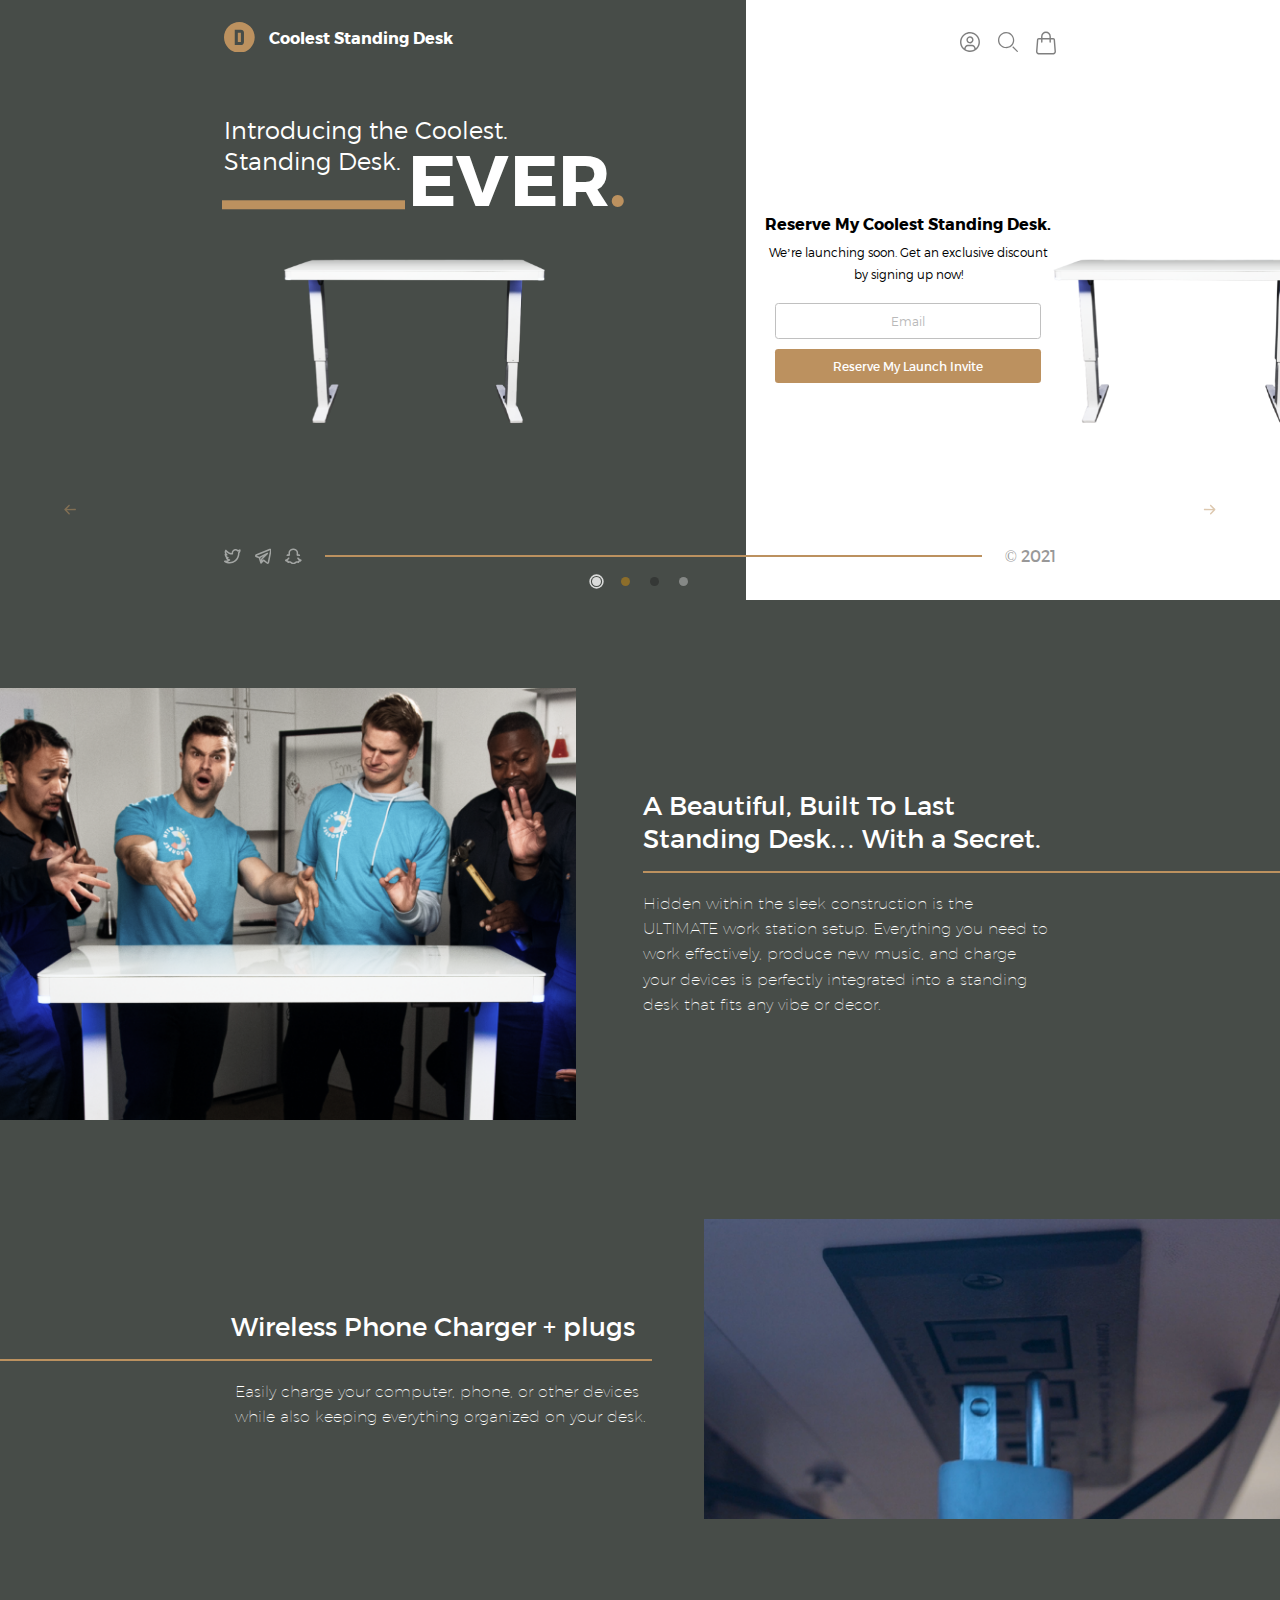
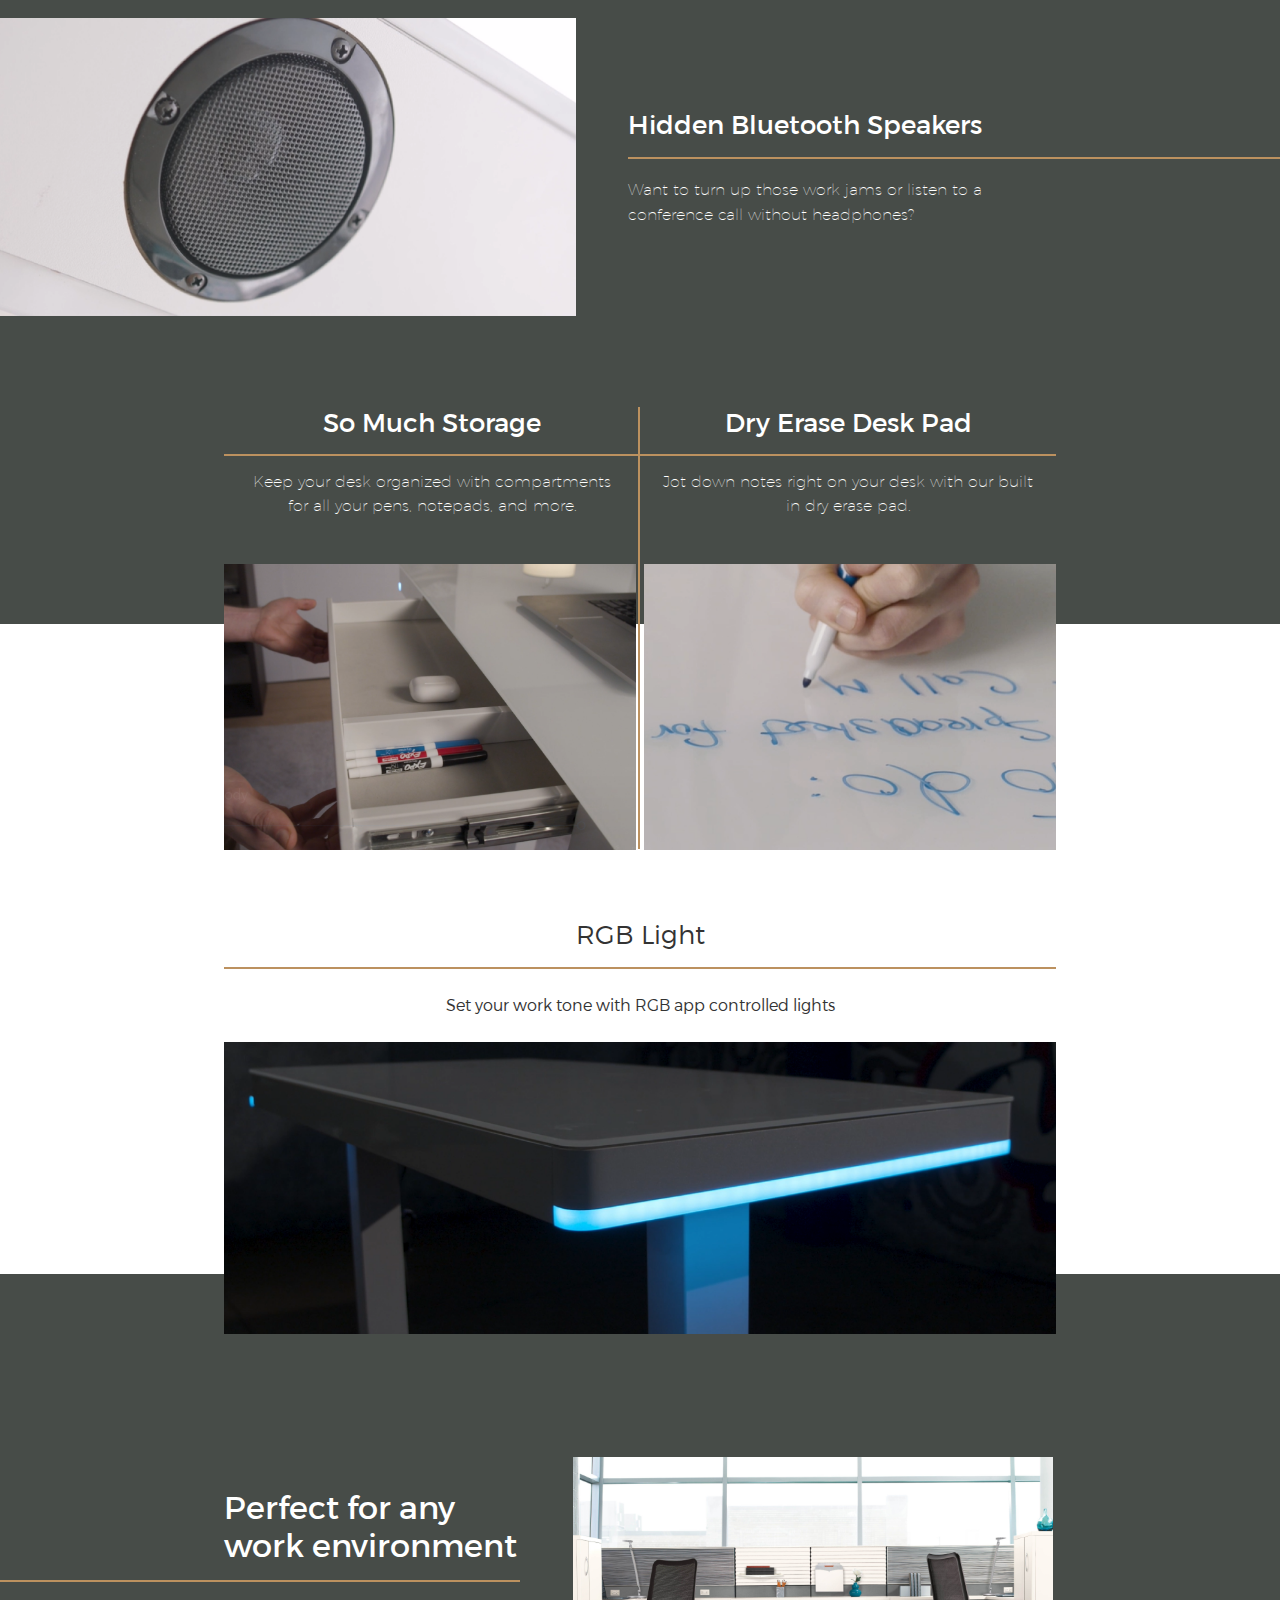
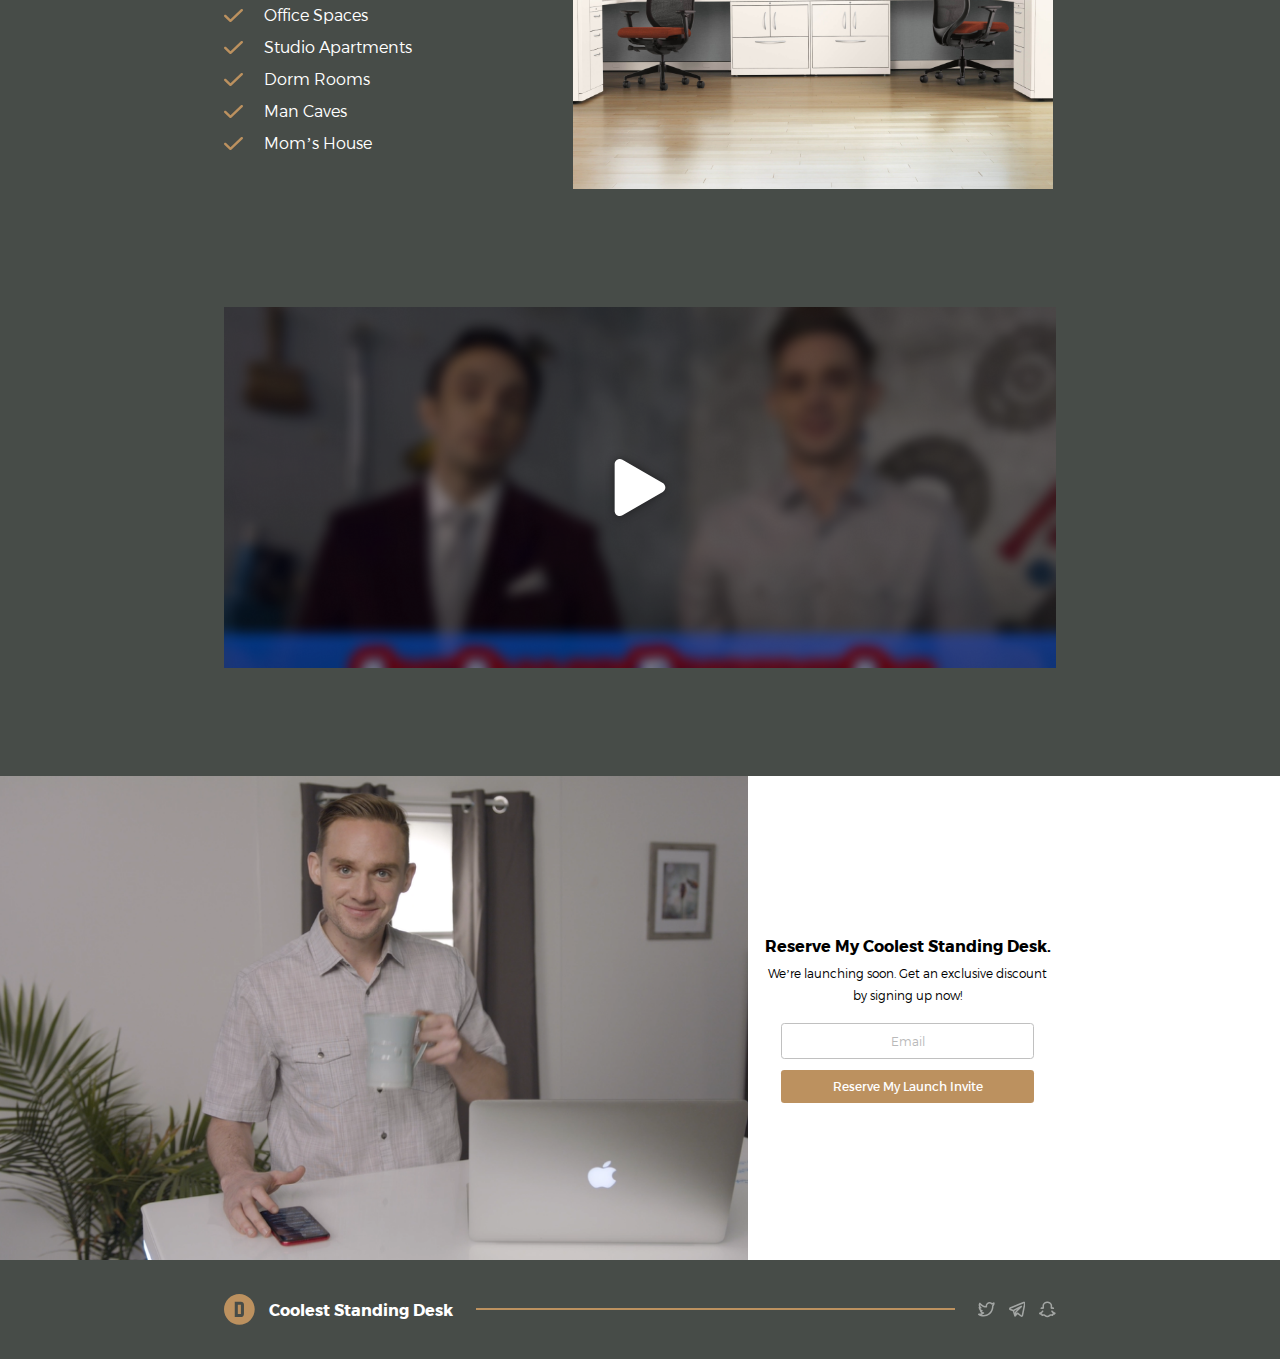
==== index.html @ 36be5bd8 "mobile adaptive" ====
<!DOCTYPE html>
<html lang="en">
  <head>
    <meta charset="UTF-8" />
    <meta name="viewport" content="width=device-width, initial-scale=1.0" />
    <link rel="stylesheet" href="./Montserrat/montserrat.css" />
    <link rel="shortcut icon" href="./prepare/D_Logo.svg" type="image/x-icon" />
    <link rel="stylesheet" href="./styles/styles.css" />
    <link
      rel="stylesheet"
      href="https://unpkg.com/swiper/swiper-bundle.min.css"
    />
    <link href="https://vjs.zencdn.net/7.10.2/video-js.css" rel="stylesheet" />
    <script defer src="https://unpkg.com/swiper/swiper-bundle.min.js"></script>
    <script src="https://vjs.zencdn.net/7.10.2/video.min.js"></script>
    <script defer src="./script.js"></script>
    <title>Coolest Standing Desk</title>
  </head>
  <body>
    <section class="Promo">
      <div class="container">
        <header>
          <div class="logo">
            <svg
              width="46"
              height="46"
              viewBox="0 0 46 46"
              fill="none"
              xmlns="http://www.w3.org/2000/svg"
            >
              <path
                d="M23 0C26.0204 0 29.0112 0.594913 31.8017 1.75077C34.5922 2.90663 37.1277 4.6008 39.2635 6.73654C41.3992 8.87229 43.0934 11.4078 44.2492 14.1983C45.4051 16.9888 46 19.9796 46 23C46 29.1 43.5768 34.9501 39.2635 39.2635C34.9501 43.5768 29.1 46 23 46C19.9796 46 16.9888 45.4051 14.1983 44.2492C11.4078 43.0934 8.87229 41.3992 6.73654 39.2635C2.42321 34.9501 0 29.1 0 23C0 16.9 2.42321 11.0499 6.73654 6.73654C11.0499 2.42321 16.9 0 23 0ZM16.1 11.5V34.5H25.3C26.52 34.5 27.69 34.0154 28.5527 33.1527C29.4154 32.29 29.9 31.12 29.9 29.9V16.1C29.9 14.88 29.4154 13.71 28.5527 12.8473C27.69 11.9846 26.52 11.5 25.3 11.5H16.1ZM20.7 16.1H25.3V29.9H20.7V16.1Z"
                fill="#BC915F"
              />
            </svg>
            <span>Coolest Standing Desk</span>
          </div>
          <div class="header_icons">
            <a href="#" class="icon">
              <svg
                width="30"
                height="30"
                viewBox="0 0 30 30"
                fill="none"
                xmlns="http://www.w3.org/2000/svg"
              >
                <g opacity="0.5">
                  <path
                    d="M15 6.42857C13.9405 6.42857 12.9047 6.74276 12.0237 7.33141C11.1428 7.92006 10.4561 8.75673 10.0506 9.73562C9.64518 10.7145 9.53909 11.7917 9.7458 12.8308C9.9525 13.87 10.4627 14.8246 11.2119 15.5738C11.9611 16.323 12.9157 16.8332 13.9549 17.0399C14.9941 17.2466 16.0712 17.1405 17.0501 16.7351C18.029 16.3296 18.8657 15.643 19.4543 14.762C20.043 13.881 20.3571 12.8453 20.3571 11.7857C20.3571 10.3649 19.7927 9.0023 18.7881 7.99764C17.7834 6.99298 16.4208 6.42857 15 6.42857ZM15 15C14.3643 15 13.7428 14.8115 13.2142 14.4583C12.6857 14.1051 12.2737 13.6031 12.0304 13.0158C11.7871 12.4284 11.7235 11.7821 11.8475 11.1586C11.9715 10.5351 12.2776 9.96239 12.7272 9.51287C13.1767 9.06334 13.7494 8.75721 14.3729 8.63319C14.9964 8.50916 15.6427 8.57282 16.2301 8.8161C16.8174 9.05938 17.3194 9.47136 17.6726 9.99995C18.0258 10.5285 18.2143 11.15 18.2143 11.7857C18.2134 12.6379 17.8745 13.455 17.2719 14.0576C16.6693 14.6602 15.8522 14.9991 15 15Z"
                    fill="black"
                  />
                  <path
                    d="M15 0C12.0333 0 9.13319 0.879735 6.66645 2.52796C4.19971 4.17618 2.27713 6.51886 1.14181 9.25975C0.00649925 12.0006 -0.290551 15.0166 0.288227 17.9263C0.867006 20.8361 2.29562 23.5088 4.3934 25.6066C6.49119 27.7044 9.16394 29.133 12.0736 29.7118C14.9834 30.2905 17.9994 29.9935 20.7403 28.8582C23.4811 27.7229 25.8238 25.8003 27.472 23.3335C29.1203 20.8668 30 17.9667 30 15C29.9955 11.0231 28.4137 7.21047 25.6016 4.39841C22.7895 1.58635 18.9769 0.0045372 15 0ZM8.57143 26.1182V24.6429C8.57228 23.7906 8.9112 22.9736 9.51382 22.3709C10.1164 21.7683 10.9335 21.4294 11.7857 21.4286H18.2143C19.0665 21.4294 19.8836 21.7683 20.4862 22.3709C21.0888 22.9736 21.4277 23.7906 21.4286 24.6429V26.1182C19.4777 27.2574 17.2591 27.8577 15 27.8577C12.7409 27.8577 10.5223 27.2574 8.57143 26.1182ZM23.5629 24.5636C23.5415 23.1582 22.9689 21.8175 21.9685 20.8303C20.968 19.843 19.6198 19.2884 18.2143 19.2857H11.7857C10.3802 19.2884 9.03197 19.843 8.03153 20.8303C7.03108 21.8175 6.4585 23.1582 6.43715 24.5636C4.49418 22.8287 3.124 20.5445 2.50804 18.0136C1.89208 15.4826 2.0594 12.8243 2.98783 10.3906C3.91627 7.95683 5.56203 5.8625 7.70719 4.38489C9.85235 2.90728 12.3957 2.1161 15.0005 2.1161C17.6054 2.1161 20.1487 2.90728 22.2939 4.38489C24.4391 5.8625 26.0848 7.95683 27.0132 10.3906C27.9417 12.8243 28.109 15.4826 27.493 18.0136C26.8771 20.5445 25.5058 22.8287 23.5629 24.5636Z"
                    fill="black"
                  />
                </g>
              </svg>
            </a>
            <a href="#" class="icon">
              <svg
                width="30"
                height="30"
                viewBox="0 0 30 30"
                fill="none"
                xmlns="http://www.w3.org/2000/svg"
              >
                <g opacity="0.5">
                  <path
                    d="M12.2025 1.92214C14.2358 1.92029 16.2239 2.52086 17.9154 3.64789C19.6069 4.77492 20.9258 6.37777 21.7051 8.25366C22.4845 10.1296 22.6894 12.1942 22.2939 14.1864C21.8983 16.1787 20.9202 18.009 19.4831 19.4458C18.046 20.8826 16.2146 21.8614 14.2206 22.2583C12.2265 22.6552 10.1594 22.4524 8.28077 21.6756C6.40211 20.8988 4.7963 19.5828 3.6665 17.8942C2.53669 16.2056 1.93364 14.2202 1.93364 12.1892C1.94596 9.47161 3.03152 6.86871 4.95439 4.9462C6.87725 3.02369 9.482 1.93694 12.2025 1.92214ZM12.2025 0C9.78911 0 7.42987 0.714884 5.42318 2.05425C3.41648 3.39361 1.85245 5.29731 0.928868 7.52459C0.00528734 9.75187 -0.236364 12.2027 0.234474 14.5672C0.705311 16.9317 1.86749 19.1036 3.57405 20.8083C5.2806 22.5129 7.45489 23.6738 9.82195 24.1442C12.189 24.6145 14.6425 24.3731 16.8722 23.4505C19.102 22.528 21.0077 20.9656 22.3486 18.9611C23.6894 16.9566 24.4051 14.6 24.4051 12.1892C24.4051 8.95642 23.1195 5.85605 20.831 3.57013C18.5426 1.28421 15.4389 0 12.2025 0Z"
                    fill="black"
                  />
                  <path
                    d="M29.7273 28.4008L22.8094 21.4436L21.4765 22.7657L28.3944 29.7229C28.4813 29.8103 28.5846 29.8798 28.6983 29.9273C28.8121 29.9749 28.9342 29.9996 29.0575 30C29.1808 30.0004 29.303 29.9766 29.4172 29.9299C29.5313 29.8831 29.635 29.8144 29.7226 29.7276C29.8101 29.6408 29.8796 29.5376 29.9272 29.4239C29.9748 29.3103 29.9996 29.1884 30 29.0652C30.0004 28.942 29.9766 28.8199 29.9298 28.7059C29.883 28.5919 29.8142 28.4882 29.7273 28.4008Z"
                    fill="black"
                  />
                </g>
              </svg>
            </a>
            <a href="#" class="icon">
              <svg
                width="28"
                height="32"
                viewBox="0 0 28 32"
                fill="none"
                xmlns="http://www.w3.org/2000/svg"
              >
                <path
                  opacity="0.5"
                  d="M19.8874 14.5V7C19.8874 5.4087 19.2671 3.88258 18.163 2.75736C17.0589 1.63214 15.5614 1 14 1C12.4386 1 10.9411 1.63214 9.83697 2.75736C8.73287 3.88258 8.11259 5.4087 8.11259 7V14.5M2.30025 11.38C2.32985 11.0041 2.4973 10.6534 2.76924 10.3976C3.04118 10.1419 3.39766 9.99992 3.76769 10H24.2323C24.6023 9.99992 24.9588 10.1419 25.2308 10.3976C25.5027 10.6534 25.6701 11.0041 25.6997 11.38L26.9906 27.76C27.0231 28.1728 26.9714 28.588 26.8387 28.9794C26.7061 29.3708 26.4953 29.73 26.2198 30.0344C25.9442 30.3387 25.6098 30.5816 25.2376 30.7478C24.8654 30.914 24.4635 30.9999 24.0572 31H3.94284C3.53649 30.9999 3.13457 30.914 2.76238 30.7478C2.39019 30.5816 2.05579 30.3387 1.78024 30.0344C1.50469 29.73 1.29395 29.3708 1.16129 28.9794C1.02863 28.588 0.976928 28.1728 1.00944 27.76L2.30025 11.38Z"
                  stroke="black"
                  stroke-width="2"
                  stroke-linecap="round"
                  stroke-linejoin="round"
                />
              </svg>
            </a>
          </div>
          <div class="burger">
            <span></span>
          </div>
        </header>
        <div class="body">
          <h1>
            Introducing the Coolest.<br />Standing Desk.
            <span>ever<span>.</span></span>
          </h1>
          <div class="swiper-container">
            <div class="swiper-wrapper">
              <div class="swiper-slide">
                <img src="./prepare/TableSlide.png" alt="" />
              </div>
              <div class="swiper-slide">
                <img src="./prepare/TableSlide.png" alt="" />
              </div>
              <div class="swiper-slide">
                <img src="./prepare/TableSlide.png" alt="" />
              </div>
              <div class="swiper-slide">
                <img src="./prepare/TableSlide.png" alt="" />
              </div>
            </div>
            <div class="swiper-pagination"></div>
            <span class="swiper-prev">
              <svg
                width="20"
                height="20"
                viewBox="0 0 20 20"
                fill="none"
                xmlns="http://www.w3.org/2000/svg"
              >
                <path
                  opacity="0.5"
                  fill-rule="evenodd"
                  clip-rule="evenodd"
                  d="M17.5646 9.18111C17.867 9.18132 18.1569 9.30165 18.3705 9.5156C18.5842 9.72956 18.7041 10.0196 18.7039 10.322C18.7037 10.6244 18.5834 10.9143 18.3694 11.1279C18.1554 11.3416 17.8654 11.4615 17.563 11.4613L4.36215 11.4613L8.82259 15.9217C9.03628 16.1354 9.15633 16.4252 9.15633 16.7274C9.15633 17.0296 9.03628 17.3195 8.82259 17.5332C8.6089 17.7469 8.31908 17.8669 8.01688 17.8669C7.71467 17.8669 7.42485 17.7469 7.21116 17.5332L0.805718 11.1277C0.592029 10.914 0.47198 10.6242 0.47198 10.322C0.471979 10.0198 0.592029 9.72998 0.805718 9.51629L7.21116 3.11085C7.42485 2.89716 7.71467 2.77711 8.01688 2.77711C8.31908 2.77711 8.6089 2.89716 8.82259 3.11085C9.03628 3.32454 9.15633 3.61436 9.15633 3.91656C9.15633 4.21876 9.03628 4.50859 8.82259 4.72228L4.36215 9.18272L17.5646 9.18111Z"
                  fill="#BC915F"
                />
              </svg>
            </span>
            <span class="swiper-next">
              <svg
                width="20"
                height="20"
                viewBox="0 0 20 20"
                fill="none"
                xmlns="http://www.w3.org/2000/svg"
              >
                <path
                  opacity="0.5"
                  fill-rule="evenodd"
                  clip-rule="evenodd"
                  d="M17.5646 9.18111C17.867 9.18132 18.1569 9.30165 18.3705 9.5156C18.5842 9.72956 18.7041 10.0196 18.7039 10.322C18.7037 10.6244 18.5834 10.9143 18.3694 11.1279C18.1554 11.3416 17.8654 11.4615 17.563 11.4613L4.36215 11.4613L8.82259 15.9217C9.03628 16.1354 9.15633 16.4252 9.15633 16.7274C9.15633 17.0296 9.03628 17.3195 8.82259 17.5332C8.6089 17.7469 8.31908 17.8669 8.01688 17.8669C7.71467 17.8669 7.42485 17.7469 7.21116 17.5332L0.805718 11.1277C0.592029 10.914 0.47198 10.6242 0.47198 10.322C0.471979 10.0198 0.592029 9.72998 0.805718 9.51629L7.21116 3.11085C7.42485 2.89716 7.71467 2.77711 8.01688 2.77711C8.31908 2.77711 8.6089 2.89716 8.82259 3.11085C9.03628 3.32454 9.15633 3.61436 9.15633 3.91656C9.15633 4.21876 9.03628 4.50859 8.82259 4.72228L4.36215 9.18272L17.5646 9.18111Z"
                  fill="#BC915F"
                />
              </svg>
            </span>
          </div>
          <div class="ReserveDesk">
            <p>Reserve My Coolest Standing Desk.</p>
            <p>
              We’re launching soon. Get an exclusive discount by signing up now!
            </p>
            <form>
              <input required type="text" placeholder="Email" />
              <button type="submit">Reserve My Launch Invite</button>
            </form>
          </div>
        </div>
        <div class="bottomLine">
          <div class="social-icons">
            <a href="#" class="s__icon">
              <svg
                width="24"
                height="21"
                viewBox="0 0 24 21"
                fill="none"
                xmlns="http://www.w3.org/2000/svg"
              >
                <path
                  opacity="0.5"
                  d="M23.9926 1.46736C23.9926 1.26936 23.9416 1.07489 23.8449 0.903715C23.7481 0.732539 23.609 0.590755 23.4418 0.492763C23.2745 0.394771 23.085 0.344065 22.8925 0.345794C22.7 0.347523 22.5114 0.401626 22.3458 0.502608C21.7072 0.893906 21.0196 1.19358 20.302 1.39332C19.2779 0.489454 17.9718 -0.005109 16.6223 3.98005e-05C15.1421 0.00186445 13.7205 0.595305 12.6576 1.65506C11.5948 2.71482 10.9739 4.15794 10.9261 5.67973C8.00744 5.20109 5.36216 3.63416 3.49474 1.27777C3.38222 1.13752 3.23859 1.02711 3.07594 0.955859C2.91329 0.884603 2.73638 0.85458 2.5601 0.868316C2.38385 0.88332 2.21381 0.942228 2.06465 1.03995C1.91549 1.13767 1.7917 1.27128 1.70397 1.42922C1.25412 2.2368 0.995779 3.14213 0.949921 4.07169C0.904064 5.00125 1.07198 5.92883 1.44005 6.7791L1.43787 6.78022C1.27208 6.88501 1.13526 7.03187 1.04053 7.2067C0.945804 7.38153 0.896354 7.57848 0.896926 7.77863C0.895176 7.9433 0.905017 8.10789 0.926372 8.2711C1.03775 9.68239 1.64577 11.0034 2.63644 11.9865C2.56921 12.1183 2.52822 12.2626 2.51586 12.411C2.5035 12.5593 2.52003 12.7086 2.56446 12.8503C2.99631 14.2348 3.91491 15.4037 5.14046 16.1282C3.89518 16.6234 2.55061 16.796 1.2252 16.6308C0.98 16.5994 0.731714 16.6546 0.521004 16.7874C0.310295 16.9201 0.149651 17.1225 0.0653842 17.3614C-0.0188831 17.6003 -0.0217793 17.8616 0.05717 18.1025C0.136119 18.3433 0.292234 18.5494 0.499947 18.687C2.77954 20.197 5.43371 20.9997 8.14508 20.9991C11.2198 21.0347 14.2197 20.0241 16.6782 18.1246C19.1368 16.225 20.9161 13.543 21.7394 10.4956C22.1244 9.16828 22.3209 7.79069 22.3229 6.40554L22.3218 6.18118C22.8913 5.54938 23.3324 4.807 23.6193 3.99756C23.9062 3.18812 24.0331 2.32791 23.9926 1.46736ZM20.3871 5.07059C20.2068 5.28959 20.1154 5.57161 20.1319 5.8581C20.1428 6.0432 20.1417 6.22942 20.1417 6.40554C20.1394 7.57578 19.9726 8.73954 19.6466 9.8607C18.9744 12.4539 17.4756 14.74 15.3903 16.3529C13.3049 17.9659 10.7536 18.8123 8.14508 18.7566C7.20839 18.7567 6.27495 18.6434 5.36404 18.4189C6.52587 18.0335 7.61216 17.4395 8.57259 16.6644C8.74969 16.5212 8.87933 16.3251 8.94369 16.103C9.00804 15.881 9.00396 15.6438 8.93201 15.4242C8.86005 15.2047 8.72375 15.0134 8.54183 14.8767C8.35991 14.74 8.1413 14.6646 7.91605 14.6609C7.00946 14.6463 6.14378 14.2703 5.50145 13.612C5.66432 13.5806 5.82609 13.5413 5.98677 13.4942C6.22237 13.4253 6.42856 13.2769 6.57214 13.0728C6.71571 12.8686 6.78831 12.6207 6.77824 12.369C6.76816 12.1173 6.676 11.8764 6.51659 11.6851C6.35719 11.4938 6.13983 11.3633 5.89952 11.3146C5.3733 11.2076 4.87814 10.9773 4.45254 10.6415C4.02695 10.3057 3.68239 9.87342 3.44567 9.37832C3.6428 9.40603 3.84119 9.42326 4.04005 9.42992C4.27636 9.43392 4.50777 9.3604 4.70073 9.22001C4.89368 9.07963 5.03816 8.87968 5.1132 8.64915C5.18523 8.41667 5.18162 8.16637 5.10289 7.9362C5.02417 7.70603 4.87464 7.50854 4.67696 7.37366C4.19702 7.04504 3.80383 6.5991 3.5326 6.07578C3.26137 5.55246 3.12059 4.96811 3.12285 4.37508C3.12285 4.30104 3.12503 4.22588 3.12939 4.15296C5.57394 6.49824 8.74481 7.88074 12.0832 8.05684C12.2518 8.06342 12.4196 8.03048 12.574 7.96051C12.7284 7.89055 12.8652 7.78539 12.9743 7.65299C13.0823 7.51977 13.1588 7.36261 13.1977 7.19385C13.2367 7.02509 13.2371 6.84933 13.1989 6.68038C13.1365 6.41251 13.1047 6.13805 13.1041 5.86259C13.1052 4.90315 13.4763 3.98335 14.1358 3.30492C14.7954 2.6265 15.6896 2.24484 16.6223 2.24365C17.1024 2.24219 17.5775 2.34312 18.0177 2.54007C18.4578 2.73701 18.8536 3.02569 19.1798 3.38789C19.3056 3.52713 19.4639 3.63094 19.6397 3.68946C19.8156 3.74797 20.003 3.75924 20.1842 3.72219C20.6323 3.63261 21.0739 3.51192 21.5061 3.36096C21.2114 3.98112 20.8348 4.55644 20.3871 5.07059Z"
                  fill="white"
                />
              </svg>
            </a>
            <a href="#" class="s__icon">
              <svg
                width="23"
                height="21"
                viewBox="0 0 23 21"
                fill="none"
                xmlns="http://www.w3.org/2000/svg"
              >
                <path
                  opacity="0.5"
                  d="M22.2323 0.49492C21.9346 0.247392 21.5754 0.0851811 21.1928 0.025553C20.8102 -0.034075 20.4186 0.0111121 20.0597 0.156304L1.32301 7.71768C0.922427 7.88249 0.58144 8.16516 0.345292 8.52818C0.109143 8.89121 -0.0110031 9.31742 0.000792302 9.75028C0.0125877 10.1831 0.155768 10.6022 0.411336 10.9518C0.666904 11.3015 1.02278 11.5651 1.43175 11.7079L5.22174 13.0258L7.33369 20.0092C7.36263 20.1024 7.40451 20.1911 7.4581 20.2726C7.46647 20.2851 7.47797 20.2935 7.48633 20.3071C7.54795 20.3928 7.62234 20.4686 7.70694 20.5318C7.73055 20.5503 7.75497 20.5677 7.78012 20.584C7.87915 20.6497 7.98881 20.6978 8.10423 20.7262L8.11782 20.7272L8.1241 20.7304C8.19397 20.7444 8.26507 20.7514 8.33634 20.7513L8.35516 20.7481C8.46223 20.7463 8.56839 20.728 8.66986 20.6938C8.6939 20.6854 8.71377 20.6729 8.73677 20.6624C8.81267 20.6313 8.88462 20.5913 8.9511 20.5433C9.00406 20.4983 9.05703 20.4534 9.11002 20.4085L11.935 17.2909L16.1484 20.5537C16.5193 20.8425 16.9758 20.9995 17.4459 21C17.9386 20.9994 18.4161 20.8295 18.7984 20.5188C19.1806 20.208 19.4443 19.7754 19.5453 19.2933L22.9568 2.55379C23.034 2.17719 23.0073 1.78671 22.8797 1.42408C22.7521 1.06145 22.5283 0.740287 22.2323 0.49492ZM8.75036 13.3581C8.60557 13.5026 8.50664 13.6866 8.46598 13.887L8.14187 15.4588L7.32219 12.7488L11.5722 10.5363L8.75036 13.3581ZM17.4302 18.9014L12.4504 15.045C12.2421 14.8842 11.9808 14.8079 11.7186 14.8311C11.4565 14.8544 11.2127 14.9755 11.0359 15.1704L10.1304 16.1684L10.4504 14.6144L17.8558 7.21185C18.0315 7.03514 18.1382 6.80149 18.1568 6.55303C18.1754 6.30457 18.1046 6.05765 17.9571 5.85679C17.8097 5.65592 17.5953 5.51432 17.3526 5.45751C17.1099 5.40071 16.8549 5.43244 16.6336 5.54699L6.00588 11.0777L2.11133 9.65323L20.9087 2.13783L17.4302 18.9014Z"
                  fill="white"
                />
              </svg>
            </a>
            <a href="#" class="s__icon">
              <svg
                width="22"
                height="21"
                viewBox="0 0 22 21"
                fill="none"
                xmlns="http://www.w3.org/2000/svg"
              >
                <path
                  opacity="0.5"
                  d="M20.9601 14.6122C20.3428 14.4685 19.7608 14.202 19.2487 13.8287C18.7366 13.4554 18.3048 12.9829 17.9791 12.4392C17.8305 12.2195 17.6006 12.0678 17.3401 12.0176C17.0796 11.9673 16.8099 12.0226 16.5901 12.1712C16.3704 12.3199 16.2187 12.5497 16.1685 12.8102C16.1182 13.0707 16.1735 13.3405 16.3221 13.5602C16.9417 14.5057 17.7622 15.303 18.7251 15.8951C18.5901 15.9201 18.4441 15.9451 18.2831 15.9701C17.9987 16.0307 17.741 16.1804 17.5475 16.3975C17.354 16.6145 17.2348 16.8876 17.2071 17.1771C16.5407 17.0635 15.86 17.0621 15.1931 17.1731C14.4738 17.3318 13.8027 17.6595 13.2352 18.1291C12.6511 18.6465 11.9101 18.9529 11.1312 18.9991H10.8712C10.0913 18.9527 9.34961 18.6456 8.76521 18.1271C8.20573 17.6633 7.5449 17.3379 6.83623 17.1771C6.16035 17.0695 5.47159 17.0712 4.79625 17.1821C4.7699 16.894 4.65291 16.6218 4.4621 16.4044C4.27128 16.187 4.01647 16.0356 3.73426 15.9721C3.58884 15.9497 3.44382 15.9246 3.29927 15.8971C3.97901 15.504 4.58617 14.9969 5.09425 14.3982C5.32878 14.1263 5.54112 13.836 5.72924 13.5302C5.8698 13.3053 5.91527 13.0338 5.85563 12.7754C5.79599 12.5169 5.63614 12.2928 5.41124 12.1522C5.18634 12.0117 4.91481 11.9662 4.65639 12.0259C4.39797 12.0855 4.17382 12.2453 4.03326 12.4702C3.90011 12.6869 3.75033 12.8928 3.58526 13.0862C2.94606 13.8864 2.03953 14.4289 1.03229 14.6142C0.739883 14.6605 0.474193 14.8113 0.284443 15.0386C0.0946924 15.2658 -0.00625573 15.5542 0.000300401 15.8501C-9.23487e-05 16.034 0.0391303 16.2158 0.115299 16.3831C0.431296 17.0991 1.27129 17.5511 2.90027 17.8571L2.93027 17.9871C2.96027 18.1051 2.98827 18.2261 3.02327 18.3351C3.10004 18.6127 3.26763 18.8567 3.49927 19.028C3.73092 19.1993 4.01327 19.288 4.30125 19.28C4.50497 19.2749 4.70737 19.2457 4.90425 19.193C5.42706 19.0871 5.96416 19.0716 6.49223 19.147C6.90661 19.27 7.28964 19.4807 7.61522 19.765C8.53461 20.5239 9.6788 20.958 10.8702 21H11.1312C12.3302 20.9561 13.4811 20.5174 14.4051 19.752C14.7321 19.4671 15.1185 19.2587 15.5361 19.142C15.7422 19.106 15.951 19.0886 16.1601 19.09C16.4814 19.0893 16.8018 19.1249 17.1151 19.196C17.3184 19.2342 17.5244 19.2556 17.7311 19.26C18.012 19.2676 18.2872 19.1808 18.5129 19.0135C18.7386 18.8462 18.9017 18.608 18.9761 18.3371C19.0141 18.2151 19.0431 18.0971 19.0701 17.9821L19.1021 17.8581C20.7261 17.5531 21.5691 17.1041 21.8691 16.4181C21.9453 16.2691 21.9886 16.1054 21.9961 15.9381C22.0208 15.6275 21.9281 15.319 21.7363 15.0734C21.5444 14.8279 21.2674 14.6633 20.9601 14.6122ZM2.81027 10.1463C3.01489 10.1851 3.2265 10.1593 3.41585 10.0726C3.6052 9.98594 3.76294 9.84255 3.86726 9.66231C4.26351 9.86403 4.6981 9.97924 5.14224 10.0003C5.61305 10.0064 6.06739 9.8272 6.40723 9.50131C6.51494 9.40107 6.59919 9.27829 6.65398 9.14174C6.70878 9.00518 6.73276 8.85822 6.72423 8.71134L6.68823 8.10935C6.5244 6.92272 6.57726 5.71621 6.84423 4.54845C7.18173 3.78131 7.73802 3.13077 8.44347 2.67827C9.14892 2.22576 9.97218 1.9914 10.8102 2.00452L11.1982 2.00052C12.0354 1.98936 12.8574 2.22494 13.5616 2.67787C14.2658 3.13079 14.8211 3.78102 15.1581 4.54745C15.4251 5.71622 15.478 6.92372 15.3141 8.11135L15.3041 8.27435L15.2771 8.71834C15.2716 8.86265 15.2965 9.00652 15.3502 9.14057C15.404 9.27461 15.4854 9.39583 15.5891 9.49631C15.9257 9.82089 16.3756 10.0014 16.8431 9.9993C17.277 9.96146 17.6989 9.83737 18.0841 9.63431C18.1622 9.81218 18.2904 9.96346 18.4531 10.0697C18.6158 10.1758 18.8058 10.2324 19.0001 10.2323H19.0181C19.2831 10.2276 19.5355 10.1178 19.7196 9.92708C19.9038 9.73638 20.0046 9.48037 20.0001 9.21532C19.9741 8.8815 19.8466 8.56361 19.6348 8.30427C19.423 8.04493 19.137 7.85654 18.8151 7.76436C18.5805 7.66811 18.3292 7.61944 18.0756 7.62115C17.8221 7.62287 17.5714 7.67495 17.3381 7.77436C17.5135 6.41731 17.3927 5.03838 16.9841 3.73247C16.4919 2.60954 15.6796 1.65662 14.6487 0.992854C13.6178 0.329093 12.4142 -0.0160518 11.1882 0.000573547L10.7952 0.00457351C9.57226 -0.0102942 8.37207 0.335575 7.34461 0.998958C6.31715 1.66234 5.50799 2.61381 5.01825 3.73447C4.60637 5.05762 4.48628 6.45433 4.66625 7.82836L4.55525 7.77636C4.31085 7.67758 4.04863 7.63049 3.78513 7.63805C3.52163 7.64561 3.26254 7.70766 3.02421 7.8203C2.78587 7.93294 2.57345 8.09372 2.40032 8.2925C2.22719 8.49129 2.09711 8.72378 2.01828 8.97533C1.9687 9.2357 2.02431 9.50512 2.17293 9.72459C2.32156 9.94405 2.55109 10.0957 2.81127 10.1463H2.81027Z"
                  fill="white"
                />
              </svg>
            </a>
          </div>
          <hr noshade />
          <span>© 2021</span>
        </div>
      </div>
    </section>
    <section class="DeskInfo">
      <div class="container">
        <p>
          A Beautiful, Built<br />
          To Last Standing Desk…<br />
          <span>With a Secret.</span>
        </p>
        <hr noshade />
        <p>
          Hidden within the sleek construction is the ULTIMATE work station
          setup. Everything you need to work effectively, produce new music, and
          charge your devices is perfectly integrated into a standing desk that
          fits any vibe or decor.
        </p>
      </div>
    </section>
    <section class="PhoneCharger">
      <div class="container">
        <p>Wireless Phone Charger + plugs</p>
        <hr noshade />
        <p>
          Easily charge your computer, phone, or other devices while also
          keeping everything organized on your desk.
        </p>
      </div>
    </section>
    <section class="BluetoothSpeakers">
      <div class="container">
        <p>Hidden Bluetooth Speakers</p>
        <hr noshade />
        <p>
          Want to turn up those work jams or listen to a conference call without
          headphones?
        </p>
      </div>
    </section>
    <section class="FeaturesTable desktop-tablet">
      <div class="container">
        <p class="title">So Much Storage</p>
        <p class="title">Dry Erase Desk Pad</p>
        <hr noshade />
        <p class="text">
          Keep your desk organized with compartments for all your pens,
          notepads, and more.
        </p>
        <p class="text">
          Jot down notes right on your desk with our built in dry erase pad.
        </p>
        <div class="photo">
          <img src="./prepare/StorageNew.png" alt="" />
        </div>
        <div class="photo">
          <img src="./prepare/DeskPadNew.png" alt="" />
        </div>
      </div>
    </section>
    <section class="FeaturesTable mobile mob-1">
      <div class="container">
        <p class="title">So Much Storage</p>
        <hr noshade />
        <p class="text">
          Keep your desk organized with compartments for all your pens,
          notepads, and more.
        </p>
      </div>
    </section>
    <section class="FeaturesTable mobile mob-2">
      <div class="container">
        <p class="title">Dry Erase Desk Pad</p>
        <hr noshade />
        <p class="text">
          Jot down notes right on your desk with our built in dry erase pad.
        </p>
      </div>
    </section>
    <section class="TableLights">
      <div class="container">
        <h1>RGB Light</h1>
        <hr noshade />
        <p>Set your work tone with RGB app controlled lights</p>
        <div class="photo">
          <img src="./prepare/RGBLights.png" alt="" />
        </div>
      </div>
    </section>
    <section class="ForWork">
      <div class="container">
        <div class="body">
          <h2>Perfect for any work environment</h2>
          <hr noshade />
          <ul>
            <li><img src="./prepare/checkmark.svg" alt="" /> Office Spaces</li>
            <li>
              <img src="./prepare/checkmark.svg" alt="" /> Studio Apartments
            </li>
            <li><img src="./prepare/checkmark.svg" alt="" /> Dorm Rooms</li>
            <li><img src="./prepare/checkmark.svg" alt="" /> Man Caves</li>
            <li><img src="./prepare/checkmark.svg" alt="" /> Mom’s House</li>
          </ul>
        </div>
        <div class="photo">
          <img src="./prepare/PerfectForWork.png" alt="" />
        </div>
      </div>
    </section>
    <section class="Video">
      <div class="container">
        <div class="c-video">
          <video
            src="./Golden - 48569.mp4"
            controls
            preload="metadata"
            loop
          ></video>
          <div class="psevdo-play">
            <div class="play-container">
              <img src="./prepare/psevdo-play.svg" alt="" />
            </div>
          </div>
        </div>
      </div>
    </section>
    <section class="ReserveDeskBottom">
      <div class="container">
        <p>Reserve My Coolest Standing Desk.</p>
        <p>
          We’re launching soon. Get an exclusive discount<br />by signing up
          now!
        </p>
        <form>
          <input required type="text" placeholder="Email" />
          <button type="submit">Reserve My Launch Invite</button>
        </form>
      </div>
    </section>
    <footer>
      <div class="container">
        <div class="bottomLine">
          <div class="logo">
            <svg
              width="46"
              height="46"
              viewBox="0 0 46 46"
              fill="none"
              xmlns="http://www.w3.org/2000/svg"
            >
              <path
                d="M23 0C26.0204 0 29.0112 0.594913 31.8017 1.75077C34.5922 2.90663 37.1277 4.6008 39.2635 6.73654C41.3992 8.87229 43.0934 11.4078 44.2492 14.1983C45.4051 16.9888 46 19.9796 46 23C46 29.1 43.5768 34.9501 39.2635 39.2635C34.9501 43.5768 29.1 46 23 46C19.9796 46 16.9888 45.4051 14.1983 44.2492C11.4078 43.0934 8.87229 41.3992 6.73654 39.2635C2.42321 34.9501 0 29.1 0 23C0 16.9 2.42321 11.0499 6.73654 6.73654C11.0499 2.42321 16.9 0 23 0ZM16.1 11.5V34.5H25.3C26.52 34.5 27.69 34.0154 28.5527 33.1527C29.4154 32.29 29.9 31.12 29.9 29.9V16.1C29.9 14.88 29.4154 13.71 28.5527 12.8473C27.69 11.9846 26.52 11.5 25.3 11.5H16.1ZM20.7 16.1H25.3V29.9H20.7V16.1Z"
                fill="#BC915F"
              />
            </svg>
            <span>Coolest Standing Desk</span>
          </div>
          <hr noshade />
          <div class="social-icons">
            <a href="#" class="s__icon">
              <svg
                width="24"
                height="21"
                viewBox="0 0 24 21"
                fill="none"
                xmlns="http://www.w3.org/2000/svg"
              >
                <path
                  opacity="0.5"
                  d="M23.9926 1.46736C23.9926 1.26936 23.9416 1.07489 23.8449 0.903715C23.7481 0.732539 23.609 0.590755 23.4418 0.492763C23.2745 0.394771 23.085 0.344065 22.8925 0.345794C22.7 0.347523 22.5114 0.401626 22.3458 0.502608C21.7072 0.893906 21.0196 1.19358 20.302 1.39332C19.2779 0.489454 17.9718 -0.005109 16.6223 3.98005e-05C15.1421 0.00186445 13.7205 0.595305 12.6576 1.65506C11.5948 2.71482 10.9739 4.15794 10.9261 5.67973C8.00744 5.20109 5.36216 3.63416 3.49474 1.27777C3.38222 1.13752 3.23859 1.02711 3.07594 0.955859C2.91329 0.884603 2.73638 0.85458 2.5601 0.868316C2.38385 0.88332 2.21381 0.942228 2.06465 1.03995C1.91549 1.13767 1.7917 1.27128 1.70397 1.42922C1.25412 2.2368 0.995779 3.14213 0.949921 4.07169C0.904064 5.00125 1.07198 5.92883 1.44005 6.7791L1.43787 6.78022C1.27208 6.88501 1.13526 7.03187 1.04053 7.2067C0.945804 7.38153 0.896354 7.57848 0.896926 7.77863C0.895176 7.9433 0.905017 8.10789 0.926372 8.2711C1.03775 9.68239 1.64577 11.0034 2.63644 11.9865C2.56921 12.1183 2.52822 12.2626 2.51586 12.411C2.5035 12.5593 2.52003 12.7086 2.56446 12.8503C2.99631 14.2348 3.91491 15.4037 5.14046 16.1282C3.89518 16.6234 2.55061 16.796 1.2252 16.6308C0.98 16.5994 0.731714 16.6546 0.521004 16.7874C0.310295 16.9201 0.149651 17.1225 0.0653842 17.3614C-0.0188831 17.6003 -0.0217793 17.8616 0.05717 18.1025C0.136119 18.3433 0.292234 18.5494 0.499947 18.687C2.77954 20.197 5.43371 20.9997 8.14508 20.9991C11.2198 21.0347 14.2197 20.0241 16.6782 18.1246C19.1368 16.225 20.9161 13.543 21.7394 10.4956C22.1244 9.16828 22.3209 7.79069 22.3229 6.40554L22.3218 6.18118C22.8913 5.54938 23.3324 4.807 23.6193 3.99756C23.9062 3.18812 24.0331 2.32791 23.9926 1.46736ZM20.3871 5.07059C20.2068 5.28959 20.1154 5.57161 20.1319 5.8581C20.1428 6.0432 20.1417 6.22942 20.1417 6.40554C20.1394 7.57578 19.9726 8.73954 19.6466 9.8607C18.9744 12.4539 17.4756 14.74 15.3903 16.3529C13.3049 17.9659 10.7536 18.8123 8.14508 18.7566C7.20839 18.7567 6.27495 18.6434 5.36404 18.4189C6.52587 18.0335 7.61216 17.4395 8.57259 16.6644C8.74969 16.5212 8.87933 16.3251 8.94369 16.103C9.00804 15.881 9.00396 15.6438 8.93201 15.4242C8.86005 15.2047 8.72375 15.0134 8.54183 14.8767C8.35991 14.74 8.1413 14.6646 7.91605 14.6609C7.00946 14.6463 6.14378 14.2703 5.50145 13.612C5.66432 13.5806 5.82609 13.5413 5.98677 13.4942C6.22237 13.4253 6.42856 13.2769 6.57214 13.0728C6.71571 12.8686 6.78831 12.6207 6.77824 12.369C6.76816 12.1173 6.676 11.8764 6.51659 11.6851C6.35719 11.4938 6.13983 11.3633 5.89952 11.3146C5.3733 11.2076 4.87814 10.9773 4.45254 10.6415C4.02695 10.3057 3.68239 9.87342 3.44567 9.37832C3.6428 9.40603 3.84119 9.42326 4.04005 9.42992C4.27636 9.43392 4.50777 9.3604 4.70073 9.22001C4.89368 9.07963 5.03816 8.87968 5.1132 8.64915C5.18523 8.41667 5.18162 8.16637 5.10289 7.9362C5.02417 7.70603 4.87464 7.50854 4.67696 7.37366C4.19702 7.04504 3.80383 6.5991 3.5326 6.07578C3.26137 5.55246 3.12059 4.96811 3.12285 4.37508C3.12285 4.30104 3.12503 4.22588 3.12939 4.15296C5.57394 6.49824 8.74481 7.88074 12.0832 8.05684C12.2518 8.06342 12.4196 8.03048 12.574 7.96051C12.7284 7.89055 12.8652 7.78539 12.9743 7.65299C13.0823 7.51977 13.1588 7.36261 13.1977 7.19385C13.2367 7.02509 13.2371 6.84933 13.1989 6.68038C13.1365 6.41251 13.1047 6.13805 13.1041 5.86259C13.1052 4.90315 13.4763 3.98335 14.1358 3.30492C14.7954 2.6265 15.6896 2.24484 16.6223 2.24365C17.1024 2.24219 17.5775 2.34312 18.0177 2.54007C18.4578 2.73701 18.8536 3.02569 19.1798 3.38789C19.3056 3.52713 19.4639 3.63094 19.6397 3.68946C19.8156 3.74797 20.003 3.75924 20.1842 3.72219C20.6323 3.63261 21.0739 3.51192 21.5061 3.36096C21.2114 3.98112 20.8348 4.55644 20.3871 5.07059Z"
                  fill="white"
                />
              </svg>
            </a>
            <a href="#" class="s__icon">
              <svg
                width="23"
                height="21"
                viewBox="0 0 23 21"
                fill="none"
                xmlns="http://www.w3.org/2000/svg"
              >
                <path
                  opacity="0.5"
                  d="M22.2323 0.49492C21.9346 0.247392 21.5754 0.0851811 21.1928 0.025553C20.8102 -0.034075 20.4186 0.0111121 20.0597 0.156304L1.32301 7.71768C0.922427 7.88249 0.58144 8.16516 0.345292 8.52818C0.109143 8.89121 -0.0110031 9.31742 0.000792302 9.75028C0.0125877 10.1831 0.155768 10.6022 0.411336 10.9518C0.666904 11.3015 1.02278 11.5651 1.43175 11.7079L5.22174 13.0258L7.33369 20.0092C7.36263 20.1024 7.40451 20.1911 7.4581 20.2726C7.46647 20.2851 7.47797 20.2935 7.48633 20.3071C7.54795 20.3928 7.62234 20.4686 7.70694 20.5318C7.73055 20.5503 7.75497 20.5677 7.78012 20.584C7.87915 20.6497 7.98881 20.6978 8.10423 20.7262L8.11782 20.7272L8.1241 20.7304C8.19397 20.7444 8.26507 20.7514 8.33634 20.7513L8.35516 20.7481C8.46223 20.7463 8.56839 20.728 8.66986 20.6938C8.6939 20.6854 8.71377 20.6729 8.73677 20.6624C8.81267 20.6313 8.88462 20.5913 8.9511 20.5433C9.00406 20.4983 9.05703 20.4534 9.11002 20.4085L11.935 17.2909L16.1484 20.5537C16.5193 20.8425 16.9758 20.9995 17.4459 21C17.9386 20.9994 18.4161 20.8295 18.7984 20.5188C19.1806 20.208 19.4443 19.7754 19.5453 19.2933L22.9568 2.55379C23.034 2.17719 23.0073 1.78671 22.8797 1.42408C22.7521 1.06145 22.5283 0.740287 22.2323 0.49492ZM8.75036 13.3581C8.60557 13.5026 8.50664 13.6866 8.46598 13.887L8.14187 15.4588L7.32219 12.7488L11.5722 10.5363L8.75036 13.3581ZM17.4302 18.9014L12.4504 15.045C12.2421 14.8842 11.9808 14.8079 11.7186 14.8311C11.4565 14.8544 11.2127 14.9755 11.0359 15.1704L10.1304 16.1684L10.4504 14.6144L17.8558 7.21185C18.0315 7.03514 18.1382 6.80149 18.1568 6.55303C18.1754 6.30457 18.1046 6.05765 17.9571 5.85679C17.8097 5.65592 17.5953 5.51432 17.3526 5.45751C17.1099 5.40071 16.8549 5.43244 16.6336 5.54699L6.00588 11.0777L2.11133 9.65323L20.9087 2.13783L17.4302 18.9014Z"
                  fill="white"
                />
              </svg>
            </a>
            <a href="#" class="s__icon">
              <svg
                width="22"
                height="21"
                viewBox="0 0 22 21"
                fill="none"
                xmlns="http://www.w3.org/2000/svg"
              >
                <path
                  opacity="0.5"
                  d="M20.9601 14.6122C20.3428 14.4685 19.7608 14.202 19.2487 13.8287C18.7366 13.4554 18.3048 12.9829 17.9791 12.4392C17.8305 12.2195 17.6006 12.0678 17.3401 12.0176C17.0796 11.9673 16.8099 12.0226 16.5901 12.1712C16.3704 12.3199 16.2187 12.5497 16.1685 12.8102C16.1182 13.0707 16.1735 13.3405 16.3221 13.5602C16.9417 14.5057 17.7622 15.303 18.7251 15.8951C18.5901 15.9201 18.4441 15.9451 18.2831 15.9701C17.9987 16.0307 17.741 16.1804 17.5475 16.3975C17.354 16.6145 17.2348 16.8876 17.2071 17.1771C16.5407 17.0635 15.86 17.0621 15.1931 17.1731C14.4738 17.3318 13.8027 17.6595 13.2352 18.1291C12.6511 18.6465 11.9101 18.9529 11.1312 18.9991H10.8712C10.0913 18.9527 9.34961 18.6456 8.76521 18.1271C8.20573 17.6633 7.5449 17.3379 6.83623 17.1771C6.16035 17.0695 5.47159 17.0712 4.79625 17.1821C4.7699 16.894 4.65291 16.6218 4.4621 16.4044C4.27128 16.187 4.01647 16.0356 3.73426 15.9721C3.58884 15.9497 3.44382 15.9246 3.29927 15.8971C3.97901 15.504 4.58617 14.9969 5.09425 14.3982C5.32878 14.1263 5.54112 13.836 5.72924 13.5302C5.8698 13.3053 5.91527 13.0338 5.85563 12.7754C5.79599 12.5169 5.63614 12.2928 5.41124 12.1522C5.18634 12.0117 4.91481 11.9662 4.65639 12.0259C4.39797 12.0855 4.17382 12.2453 4.03326 12.4702C3.90011 12.6869 3.75033 12.8928 3.58526 13.0862C2.94606 13.8864 2.03953 14.4289 1.03229 14.6142C0.739883 14.6605 0.474193 14.8113 0.284443 15.0386C0.0946924 15.2658 -0.00625573 15.5542 0.000300401 15.8501C-9.23487e-05 16.034 0.0391303 16.2158 0.115299 16.3831C0.431296 17.0991 1.27129 17.5511 2.90027 17.8571L2.93027 17.9871C2.96027 18.1051 2.98827 18.2261 3.02327 18.3351C3.10004 18.6127 3.26763 18.8567 3.49927 19.028C3.73092 19.1993 4.01327 19.288 4.30125 19.28C4.50497 19.2749 4.70737 19.2457 4.90425 19.193C5.42706 19.0871 5.96416 19.0716 6.49223 19.147C6.90661 19.27 7.28964 19.4807 7.61522 19.765C8.53461 20.5239 9.6788 20.958 10.8702 21H11.1312C12.3302 20.9561 13.4811 20.5174 14.4051 19.752C14.7321 19.4671 15.1185 19.2587 15.5361 19.142C15.7422 19.106 15.951 19.0886 16.1601 19.09C16.4814 19.0893 16.8018 19.1249 17.1151 19.196C17.3184 19.2342 17.5244 19.2556 17.7311 19.26C18.012 19.2676 18.2872 19.1808 18.5129 19.0135C18.7386 18.8462 18.9017 18.608 18.9761 18.3371C19.0141 18.2151 19.0431 18.0971 19.0701 17.9821L19.1021 17.8581C20.7261 17.5531 21.5691 17.1041 21.8691 16.4181C21.9453 16.2691 21.9886 16.1054 21.9961 15.9381C22.0208 15.6275 21.9281 15.319 21.7363 15.0734C21.5444 14.8279 21.2674 14.6633 20.9601 14.6122ZM2.81027 10.1463C3.01489 10.1851 3.2265 10.1593 3.41585 10.0726C3.6052 9.98594 3.76294 9.84255 3.86726 9.66231C4.26351 9.86403 4.6981 9.97924 5.14224 10.0003C5.61305 10.0064 6.06739 9.8272 6.40723 9.50131C6.51494 9.40107 6.59919 9.27829 6.65398 9.14174C6.70878 9.00518 6.73276 8.85822 6.72423 8.71134L6.68823 8.10935C6.5244 6.92272 6.57726 5.71621 6.84423 4.54845C7.18173 3.78131 7.73802 3.13077 8.44347 2.67827C9.14892 2.22576 9.97218 1.9914 10.8102 2.00452L11.1982 2.00052C12.0354 1.98936 12.8574 2.22494 13.5616 2.67787C14.2658 3.13079 14.8211 3.78102 15.1581 4.54745C15.4251 5.71622 15.478 6.92372 15.3141 8.11135L15.3041 8.27435L15.2771 8.71834C15.2716 8.86265 15.2965 9.00652 15.3502 9.14057C15.404 9.27461 15.4854 9.39583 15.5891 9.49631C15.9257 9.82089 16.3756 10.0014 16.8431 9.9993C17.277 9.96146 17.6989 9.83737 18.0841 9.63431C18.1622 9.81218 18.2904 9.96346 18.4531 10.0697C18.6158 10.1758 18.8058 10.2324 19.0001 10.2323H19.0181C19.2831 10.2276 19.5355 10.1178 19.7196 9.92708C19.9038 9.73638 20.0046 9.48037 20.0001 9.21532C19.9741 8.8815 19.8466 8.56361 19.6348 8.30427C19.423 8.04493 19.137 7.85654 18.8151 7.76436C18.5805 7.66811 18.3292 7.61944 18.0756 7.62115C17.8221 7.62287 17.5714 7.67495 17.3381 7.77436C17.5135 6.41731 17.3927 5.03838 16.9841 3.73247C16.4919 2.60954 15.6796 1.65662 14.6487 0.992854C13.6178 0.329093 12.4142 -0.0160518 11.1882 0.000573547L10.7952 0.00457351C9.57226 -0.0102942 8.37207 0.335575 7.34461 0.998958C6.31715 1.66234 5.50799 2.61381 5.01825 3.73447C4.60637 5.05762 4.48628 6.45433 4.66625 7.82836L4.55525 7.77636C4.31085 7.67758 4.04863 7.63049 3.78513 7.63805C3.52163 7.64561 3.26254 7.70766 3.02421 7.8203C2.78587 7.93294 2.57345 8.09372 2.40032 8.2925C2.22719 8.49129 2.09711 8.72378 2.01828 8.97533C1.9687 9.2357 2.02431 9.50512 2.17293 9.72459C2.32156 9.94405 2.55109 10.0957 2.81127 10.1463H2.81027Z"
                  fill="white"
                />
              </svg>
            </a>
          </div>
        </div>
        <p>© 2021</p>
      </div>
    </footer>

    <script src="newskin.js"></script>
  </body>
</html>
---- Montserrat/montserrat.css ----
@font-face {
    font-family: 'Montserrat';
    src: local('Montserrat Hairline'), local('Montserrat-Hairline'), url('montserrathairline.woff2') format('woff2'), url('montserrathairline.woff') format('woff'), url('montserrathairline.ttf') format('truetype');
    font-weight: 100;
    font-style: normal;
}
@font-face {
    font-family: 'Montserrat';
    src: local('Montserrat Light'), local('Montserrat-Light'), url('montserratlight.woff2') format('woff2'), url('montserratlight.woff') format('woff'), url('montserratlight.ttf') format('truetype');
    font-weight: 300;
    font-style: normal;
}
@font-face {
    font-family: 'Montserrat';
    src: local('Montserrat'), local('Montserrat-Regular'), url('montserrat.woff2') format('woff2'), url('montserrat.woff') format('woff'), url('montserrat.ttf') format('truetype');
    font-weight: 400;
    font-style: normal;
}
@font-face {
    font-family: 'Montserrat';
    src: local('Montserrat Bold'), local('Montserrat-Bold'), url('montserratbold.woff2') format('woff2'), url('montserratbold.woff') format('woff'), url('montserratbold.ttf') format('truetype');
    font-weight: 700;
    font-style: normal;
}
@font-face {
    font-family: 'Montserrat';
    src: local('Montserrat Black'), local('Montserrat-Black'), url('montserratblack.woff2') format('woff2'), url('montserratblack.woff') format('woff'), url('montserratblack.ttf') format('truetype');
    font-weight: 900;
    font-style: normal;
}
---- styles/styles.css ----
*,
*::before,
*::after {
  -webkit-box-sizing: border-box;
          box-sizing: border-box;
  margin: 0;
  padding: 0;
  outline: none;
}

ul[class],
ol[class] {
  padding: 0;
}

button {
  cursor: pointer;
}

body,
h1,
h2,
h3,
h4,
p,
ul[class],
ol[class],
li,
figure,
figcaption,
blockquote,
dl,
dd {
  margin: 0;
}

body {
  min-height: 100vh;
  scroll-behavior: smooth;
  text-rendering: optimizeSpeed;
  line-height: 1.5;
}

ul[class],
ol[class] {
  list-style: none;
}

a:not([class]) {
  text-decoration-skip-ink: auto;
}

img {
  max-width: 100%;
  display: block;
}

article > * + * {
  margin-top: 1em;
}

input,
button,
textarea,
select {
  font: inherit;
}

@media (prefers-reduced-motion: reduce) {
  * {
    -webkit-animation-duration: 0.01ms !important;
            animation-duration: 0.01ms !important;
    -webkit-animation-iteration-count: 1 !important;
            animation-iteration-count: 1 !important;
    -webkit-transition-duration: 0.01ms !important;
            transition-duration: 0.01ms !important;
    scroll-behavior: auto !important;
  }
}

::-webkit-scrollbar {
  width: 1vw;
  background: #474c48;
}

::-webkit-scrollbar-thumb {
  background-color: #bc915f;
}

body {
  font-family: "Montserrat";
  overflow-x: hidden;
}

.burger {
  display: none;
}

.container {
  margin: 0 auto;
  width: 65%;
}

.bottomLine {
  display: -webkit-box;
  display: -ms-flexbox;
  display: flex;
  -webkit-box-align: center;
      -ms-flex-align: center;
          align-items: center;
  -webkit-box-pack: justify;
      -ms-flex-pack: justify;
          justify-content: space-between;
  padding: 2.7vw 0;
}

.bottomLine .social-icons {
  display: -ms-grid;
  display: grid;
  -ms-grid-columns: 1.3vw 1.3vw 1.3vw;
      grid-template-columns: 1.3vw 1.3vw 1.3vw;
  gap: 1.1vw;
}

.bottomLine .social-icons .s__icon {
  width: 1.3vw;
  height: 1.3vw;
  display: -webkit-box;
  display: -ms-flexbox;
  display: flex;
  -webkit-box-align: center;
      -ms-flex-align: center;
          align-items: center;
  -webkit-box-pack: center;
      -ms-flex-pack: center;
          justify-content: center;
}

.bottomLine .social-icons .s__icon svg {
  width: 100%;
  height: 100%;
}

.bottomLine hr {
  -webkit-box-flex: 1;
      -ms-flex-positive: 1;
          flex-grow: 1;
  margin: 0 1.8vw;
}

.bottomLine span {
  font-size: 1.25vw;
  line-height: 1.5vw;
  color: #000000;
  opacity: 0.4;
}

.logo {
  display: -webkit-box;
  display: -ms-flexbox;
  display: flex;
  -webkit-box-align: center;
      -ms-flex-align: center;
          align-items: center;
}

.logo svg {
  width: 2.4vw;
  height: 2.4vw;
  margin-right: 1.15vw;
}

.logo span {
  font-weight: 700;
  font-style: normal;
  font-size: 1.25vw;
  line-height: 1.5vw;
  color: #ffffff;
}

hr {
  border-color: #bc915f;
}

.Promo {
  position: relative;
}

.Promo::before {
  position: absolute;
  content: "";
  z-index: -1;
  left: 0;
  top: 0;
  width: 58.3%;
  height: 100%;
  background-color: #474c48;
}

.Promo .container header {
  padding: 1.7vw 0;
  display: -webkit-box;
  display: -ms-flexbox;
  display: flex;
  -webkit-box-align: center;
      -ms-flex-align: center;
          align-items: center;
  -webkit-box-pack: justify;
      -ms-flex-pack: justify;
          justify-content: space-between;
  margin-bottom: 3.17vw;
}

.Promo .container header .header_icons {
  display: -webkit-box;
  display: -ms-flexbox;
  display: flex;
  -webkit-box-align: center;
      -ms-flex-align: center;
          align-items: center;
  -webkit-box-pack: justify;
      -ms-flex-pack: justify;
          justify-content: space-between;
  width: -webkit-fit-content;
  width: -moz-fit-content;
  width: fit-content;
}

.Promo .container header .header_icons .icon {
  outline: none;
  width: 1.56vw;
  height: 1.56vw;
  margin-left: 1.4vw;
}

.Promo .container header .header_icons .icon svg {
  width: 100%;
}

.Promo .container .body {
  display: -ms-grid;
  display: grid;
  -ms-grid-columns: 62.8% 37.2%;
      grid-template-columns: 62.8% 37.2%;
      grid-template-areas: "title reserveForm" "slider reserveForm";
  -webkit-box-align: center;
      -ms-flex-align: center;
          align-items: center;
  padding-bottom: 2.6vw;
}

.Promo .container .body h1 {
  color: #fff;
  -ms-grid-row: 1;
  -ms-grid-column: 1;
  grid-area: title;
  font-size: 1.875vw;
  line-height: 2.4vw;
  font-style: normal;
  font-weight: 300;
  margin-bottom: 6vw;
  padding-right: 8.85vw;
}

.Promo .container .body h1 > span {
  display: inline-block;
  position: relative;
  text-transform: uppercase;
  font-weight: bold;
  -webkit-transform: scale(3);
          transform: scale(3);
  top: 1.5vw;
  left: 5.7vw;
}

.Promo .container .body h1 > span::before {
  position: absolute;
  content: "";
  width: 4.7vw;
  height: 0.24vw;
  background-color: #bc915f;
  bottom: 0.48vw;
  right: 102%;
}

.Promo .container .body h1 > span > span {
  color: #bc915f;
}

.Promo .container .body .swiper-container {
  -ms-grid-row: 2;
  -ms-grid-column: 1;
  grid-area: slider;
  width: 25vw;
  margin: 0 auto;
  margin-right: 13.4vw;
  padding: 0 2vw;
  padding-bottom: 4vw;
}

.Promo .container .body .swiper-container .swiper-next,
.Promo .container .body .swiper-container .swiper-prev {
  position: absolute;
  z-index: 100;
  color: #bc915f;
  bottom: 7vw;
  cursor: pointer;
  width: 1vw;
  height: 1vw;
}

.Promo .container .body .swiper-container .swiper-next svg,
.Promo .container .body .swiper-container .swiper-prev svg {
  width: 100%;
  height: 100%;
}

.Promo .container .body .swiper-container .swiper-next {
  -webkit-transform: scaleX(-1);
          transform: scaleX(-1);
  right: 5%;
}

.Promo .container .body .swiper-container .swiper-prev {
  left: 5%;
}

.Promo .container .body .swiper-container .swiper-pagination .swiper-pagination-bullet {
  width: 0.7vw;
  height: 0.7vw;
  margin: 0 0.78vw;
  opacity: 0.5;
  position: relative;
}

.Promo .container .body .swiper-container .swiper-pagination .swiper-pagination-bullet:nth-of-type(1) {
  background: #fff;
}

.Promo .container .body .swiper-container .swiper-pagination .swiper-pagination-bullet:nth-of-type(1).swiper-pagination-bullet-active::after {
  border: 0.1vw solid #fff;
}

.Promo .container .body .swiper-container .swiper-pagination .swiper-pagination-bullet:nth-of-type(2) {
  background: #d18e0c;
}

.Promo .container .body .swiper-container .swiper-pagination .swiper-pagination-bullet:nth-of-type(2).swiper-pagination-bullet-active::after {
  border: 0.1vw solid #d18e0c;
}

.Promo .container .body .swiper-container .swiper-pagination .swiper-pagination-bullet:nth-of-type(3) {
  background: #242424;
}

.Promo .container .body .swiper-container .swiper-pagination .swiper-pagination-bullet:nth-of-type(3).swiper-pagination-bullet-active::after {
  border: 0.1vw solid #242424;
}

.Promo .container .body .swiper-container .swiper-pagination .swiper-pagination-bullet:nth-of-type(4) {
  background: #c4c4c4;
}

.Promo .container .body .swiper-container .swiper-pagination .swiper-pagination-bullet:nth-of-type(4).swiper-pagination-bullet-active::after {
  border: 0.1vw solid #c4c4c4;
}

.Promo .container .body .swiper-container .swiper-pagination .swiper-pagination-bullet.swiper-pagination-bullet-active {
  opacity: 0.8;
}

.Promo .container .body .swiper-container .swiper-pagination .swiper-pagination-bullet.swiper-pagination-bullet-active::after {
  position: absolute;
  content: "";
  top: 0;
  left: 0;
  width: 100%;
  height: 100%;
  -webkit-transform: scale(1.6);
          transform: scale(1.6);
  -webkit-transform-origin: center;
          transform-origin: center;
  background-color: transparent;
  border-radius: 50%;
}

.Promo .container .body .ReserveDesk {
  -ms-grid-row: 1;
  -ms-grid-row-span: 2;
  -ms-grid-column: 2;
  grid-area: reserveForm;
  padding-left: 1.1vw;
  display: -webkit-box;
  display: -ms-flexbox;
  display: flex;
  -webkit-box-align: center;
      -ms-flex-align: center;
          align-items: center;
  -webkit-box-orient: vertical;
  -webkit-box-direction: normal;
      -ms-flex-direction: column;
          flex-direction: column;
}

.Promo .container .body .ReserveDesk p {
  text-align: center;
  font-weight: 300;
  font-size: 0.9vw;
  line-height: 1.7vw;
}

.Promo .container .body .ReserveDesk p:first-of-type {
  font-weight: 700;
  font-size: 1.25vw;
  line-height: 2vw;
  margin-bottom: 0.5vw;
}

.Promo .container .body .ReserveDesk p:last-of-type {
  width: 95%;
  margin-bottom: 1.35vw;
}

.Promo .container .body .ReserveDesk form {
  display: -webkit-box;
  display: -ms-flexbox;
  display: flex;
  -webkit-box-orient: vertical;
  -webkit-box-direction: normal;
      -ms-flex-direction: column;
          flex-direction: column;
  -webkit-box-align: center;
      -ms-flex-align: center;
          align-items: center;
  width: 90%;
}

.Promo .container .body .ReserveDesk form input {
  width: 100%;
  border: 1px solid #c0c0c0;
  -webkit-box-sizing: border-box;
          box-sizing: border-box;
  border-radius: 0.26vw;
  padding: 0.73vw;
  font-size: 0.93vw;
  line-height: 1.15vw;
  text-align: center;
  color: #797979;
  font-weight: 300;
  margin-bottom: 0.83vw;
}

.Promo .container .body .ReserveDesk form input::-webkit-input-placeholder {
  opacity: 0.5;
}

.Promo .container .body .ReserveDesk form input:-ms-input-placeholder {
  opacity: 0.5;
}

.Promo .container .body .ReserveDesk form input::-ms-input-placeholder {
  opacity: 0.5;
}

.Promo .container .body .ReserveDesk form input::placeholder {
  opacity: 0.5;
}

.Promo .container .body .ReserveDesk form button {
  background-color: #bc915f;
  border-radius: 0.26vw;
  width: 100%;
  border: none;
  padding: 0.73vw;
  font-size: 0.93vw;
  line-height: 1.15vw;
  color: #fff;
}

.DeskInfo {
  background-color: #474c48;
  background-image: url(./../prepare/People.png);
  background-repeat: no-repeat;
  background-position: 0 bottom;
  background-size: auto 33.75vw;
}

.DeskInfo .container {
  z-index: 1;
  height: 100%;
  width: 55%;
  margin-left: 45%;
  background-color: #474c48;
  padding-top: 14.7vw;
  padding-left: 5.2vw;
  padding-bottom: 8.125vw;
}

.DeskInfo .container p:first-of-type {
  font-style: normal;
  font-weight: 400;
  font-size: 2vw;
  line-height: 2.6vw;
  color: #ffffff;
  width: 65%;
}

.DeskInfo .container p:first-of-type br {
  display: none;
}

.DeskInfo .container p:first-of-type b {
  font-weight: 300;
}

.DeskInfo .container hr {
  margin: 1.3vw 0;
}

.DeskInfo .container p:last-of-type {
  font-weight: 200;
  font-size: 1.25vw;
  line-height: 1.97vw;
  color: #ffffff;
  width: 64%;
}

.DeskInfo .photo {
  width: 45%;
}

.DeskInfo .photo span {
  position: relative;
  display: block;
  width: 16.25vw;
  height: 0.73vw;
  background-color: #bc915f;
  opacity: 0.5;
}

.DeskInfo .photo span:first-of-type {
  top: 4.5vw;
}

.DeskInfo .photo span:first-of-type::before {
  position: absolute;
  content: "";
  background-color: inherit;
  height: 100%;
  width: 14.27vw;
  bottom: calc(100% + 1vw);
}

.DeskInfo .photo span:first-of-type::after {
  position: absolute;
  content: "";
  background-color: inherit;
  height: 100%;
  width: 12.27vw;
  top: calc(100% + 1vw);
}

.DeskInfo .photo span:last-of-type {
  top: 40.5vw;
  left: 28.38vw;
}

.DeskInfo .photo span:last-of-type::before {
  position: absolute;
  content: "";
  background-color: inherit;
  height: 100%;
  width: 12.27vw;
  right: 0;
  bottom: calc(100% + 1vw);
}

.DeskInfo .photo span:last-of-type::after {
  position: absolute;
  content: "";
  right: 0;
  background-color: inherit;
  height: 100%;
  width: 14.27vw;
  top: calc(100% + 1vw);
}

.PhoneCharger {
  background-color: #474c48;
  background-image: url(./../prepare/PhoneChargerNew.png);
  background-repeat: no-repeat;
  background-position: right center;
  background-size: 45% 23.43vw;
  padding: 7.8vw 0;
}

.PhoneCharger .container {
  width: 55%;
  margin-right: 45%;
  z-index: 1;
  height: 100%;
  background-color: #474c48;
  padding-top: 7vw;
  padding-right: 4.1vw;
  padding-bottom: 7vw;
}

.PhoneCharger .container p:first-of-type {
  font-style: normal;
  font-weight: 400;
  font-size: 2vw;
  line-height: 2.6vw;
  color: #ffffff;
  text-align: right;
  margin-right: 1.3vw;
}

.PhoneCharger .container hr {
  margin: 1.3vw 0;
}

.PhoneCharger .container p:last-of-type {
  font-weight: 200;
  font-size: 1.25vw;
  line-height: 1.97vw;
  color: #ffffff;
  width: 64%;
  margin-left: 36%;
}

.PhoneCharger .photo {
  width: 45%;
}

.PhoneCharger .photo span {
  position: relative;
  display: block;
  width: 16.25vw;
  height: 0.73vw;
  background-color: #bc915f;
  opacity: 0.5;
}

.PhoneCharger .photo span:first-of-type {
  top: 4.5vw;
  left: 28.38vw;
}

.PhoneCharger .photo span:first-of-type::before {
  position: absolute;
  content: "";
  background-color: inherit;
  height: 100%;
  right: 0;
  width: 14.27vw;
  bottom: calc(100% + 1vw);
}

.PhoneCharger .photo span:first-of-type::after {
  position: absolute;
  content: "";
  background-color: inherit;
  height: 100%;
  right: 0;
  width: 12.27vw;
  top: calc(100% + 1vw);
}

.PhoneCharger .photo span:last-of-type {
  top: 19.3vw;
  left: 0;
}

.PhoneCharger .photo span:last-of-type::before {
  position: absolute;
  content: "";
  background-color: inherit;
  height: 100%;
  width: 12.27vw;
  left: 0;
  bottom: calc(100% + 1vw);
}

.PhoneCharger .photo span:last-of-type::after {
  position: absolute;
  content: "";
  left: 0;
  background-color: inherit;
  height: 100%;
  width: 14.27vw;
  top: calc(100% + 1vw);
}

.BluetoothSpeakers {
  background-color: #474c48;
  background-image: url(./../prepare/BluetoothSpeakerNew.png);
  background-repeat: no-repeat;
  background-position: left center;
  background-size: 45% 100%;
}

.BluetoothSpeakers .container {
  z-index: 1;
  height: 100%;
  width: 55%;
  margin-left: 45%;
  background-color: #474c48;
  padding-top: 7vw;
  padding-left: 4.1vw;
  padding-bottom: 7vw;
}

.BluetoothSpeakers .container p:first-of-type {
  font-style: normal;
  font-weight: 400;
  font-size: 2vw;
  line-height: 2.6vw;
  color: #ffffff;
}

.BluetoothSpeakers .container hr {
  margin: 1.3vw 0;
}

.BluetoothSpeakers .container p:last-of-type {
  font-weight: 200;
  font-size: 1.25vw;
  line-height: 1.97vw;
  color: #ffffff;
  width: 64%;
}

.FeaturesTable.mobile {
  display: none;
}

.FeaturesTable.desktop-tablet {
  padding-top: 7vw;
  padding-bottom: 7.3vw;
  background-color: #474c48;
  margin-bottom: 23vw;
}

.FeaturesTable.desktop-tablet .container {
  position: relative;
  display: -ms-grid;
  display: grid;
  -ms-grid-columns: 1fr 1fr;
      grid-template-columns: 1fr 1fr;
}

.FeaturesTable.desktop-tablet .container p {
  text-align: center;
  color: #fff;
}

.FeaturesTable.desktop-tablet .container p.title {
  padding-bottom: 1.3vw;
  font-weight: 400;
  font-size: 2vw;
  line-height: 2.5vw;
  border-bottom: 2px solid #bc915f;
}

.FeaturesTable.desktop-tablet .container p.text {
  padding: 1vw 1.3vw;
  font-weight: 200;
  font-size: 1.25vw;
  line-height: 1.9vw;
}

.FeaturesTable.desktop-tablet .container hr {
  position: absolute;
  top: 0;
  left: calc((100% - 2px) / 2);
  height: 2px;
  width: 34.55vw;
  -webkit-transform: rotate(90deg);
          transform: rotate(90deg);
  -webkit-transform-origin: left;
          transform-origin: left;
  z-index: 100;
}

.FeaturesTable.desktop-tablet .container .photo {
  position: absolute;
  height: 22.4vw;
  width: 32.2vw;
  top: calc(100% + 2.6vw);
}

.FeaturesTable.desktop-tablet .container .photo:first-of-type {
  left: 0;
}

.FeaturesTable.desktop-tablet .container .photo:last-of-type {
  right: 0;
}

.FeaturesTable.desktop-tablet .container .photo img {
  width: 100%;
  height: 100%;
  -o-object-fit: cover;
     object-fit: cover;
}

.TableLights {
  margin-bottom: 20vw;
}

.TableLights .container h1 {
  font-weight: 300;
  font-size: 2vw;
  line-height: 2.5vw;
  text-align: center;
  color: #333333;
  margin-bottom: 1.3vw;
}

.TableLights .container p {
  margin: 1.9vw 0;
  font-weight: 300;
  font-size: 1.25vw;
  line-height: 1.9vw;
  text-align: center;
  color: #333333;
}

.TableLights .container .photos {
  width: 100%;
  position: relative;
}

.TableLights .container .photos img {
  position: absolute;
  width: 50.5%;
  height: 23.5vw;
  top: 0;
}

.TableLights .container .photos img:first-of-type {
  left: 0;
}

.TableLights .container .photos img:last-of-type {
  right: 0;
}

.TableLights .container .photo {
  width: 100%;
  position: relative;
}

.TableLights .container .photo img {
  position: absolute;
  width: 100%;
}

.ForWork {
  background-color: #474c48;
  padding-top: 14.3vw;
}

.ForWork .container {
  display: -ms-grid;
  display: grid;
  -ms-grid-columns: 42% 58%;
      grid-template-columns: 42% 58%;
  -webkit-box-align: center;
      -ms-flex-align: center;
          align-items: center;
}

.ForWork .container .body {
  position: relative;
}

.ForWork .container .body h2 {
  display: inline-block;
  font-weight: 400;
  font-size: 2.5vw;
  line-height: 3vw;
  color: #ffffff;
  width: 85%;
  margin-bottom: 1.3vw;
}

.ForWork .container .body hr {
  position: absolute;
  width: 50vw;
  right: 4.2vw;
}

.ForWork .container .body ul {
  margin-top: 1.5vw;
  list-style: none;
}

.ForWork .container .body ul li {
  display: -webkit-box;
  display: -ms-flexbox;
  display: flex;
  -webkit-box-align: center;
      -ms-flex-align: center;
          align-items: center;
  font-weight: 300;
  font-size: 1.25vw;
  line-height: 2.5vw;
  color: #ffffff;
}

.ForWork .container .body ul li img {
  width: 1.45vw;
  height: 1.04vw;
  margin-right: 1.7vw;
}

.ForWork .container .photo {
  width: 37.5vw;
  height: 26vw;
}

.ForWork .container .photo img {
  width: 100%;
  height: 100%;
  -o-object-fit: cover;
     object-fit: cover;
}

.Video {
  background-color: #474c48;
  padding-top: 9.16vw;
  padding-bottom: 8.4vw;
}

.Video .container {
  position: relative;
}

.Video .container .c-video {
  cursor: pointer;
}

.Video .container .c-video video {
  -o-object-fit: fill;
     object-fit: fill;
  width: 100%;
  height: 27.8vw;
  outline: none;
  -webkit-user-select: none;
     -moz-user-select: none;
      -ms-user-select: none;
          user-select: none;
}

.Video .container .c-video .psevdo-play {
  -webkit-user-select: none;
     -moz-user-select: none;
      -ms-user-select: none;
          user-select: none;
  background-image: url(./../Preview.png);
  background-size: cover;
  height: 100%;
  width: 100%;
  top: 0;
  left: 0;
  position: absolute;
  display: -webkit-box;
  display: -ms-flexbox;
  display: flex;
  -webkit-box-align: center;
      -ms-flex-align: center;
          align-items: center;
  -webkit-box-pack: center;
      -ms-flex-pack: center;
          justify-content: center;
  z-index: 1;
}

.Video .container .c-video .psevdo-play .play-container {
  width: 5.46vw;
  height: 6.2vw;
}

.Video .container .c-video .psevdo-play .play-container img {
  width: 100%;
  height: 100%;
}

.ReserveDeskBottom {
  background-color: #fff;
  background-image: url(./../prepare/ReserveDesk.png);
  background-repeat: no-repeat;
  background-position: left center;
  background-size: contain;
}

.ReserveDeskBottom .container {
  background-color: #fff;
  padding: 12.24vw 0;
  padding-right: 16.6vw;
  margin-left: 58.4vw;
  width: 41.6vw;
}

.ReserveDeskBottom .container p {
  text-align: center;
  font-weight: 300;
  font-size: 0.9vw;
  line-height: 1.7vw;
  margin-bottom: 1.3vw;
}

.ReserveDeskBottom .container p:first-of-type {
  font-weight: 700;
  font-size: 1.25vw;
  line-height: 2vw;
  margin-bottom: 0.4vw;
}

.ReserveDeskBottom .container form {
  margin: 0 2.6vw;
  display: -webkit-box;
  display: -ms-flexbox;
  display: flex;
  -webkit-box-orient: vertical;
  -webkit-box-direction: normal;
      -ms-flex-direction: column;
          flex-direction: column;
  -webkit-box-align: center;
      -ms-flex-align: center;
          align-items: center;
}

.ReserveDeskBottom .container form input {
  width: 100%;
  border: 1px solid #c0c0c0;
  -webkit-box-sizing: border-box;
          box-sizing: border-box;
  border-radius: 0.26vw;
  padding: 0.73vw;
  font-size: 0.93vw;
  line-height: 1.15vw;
  text-align: center;
  color: #797979;
  font-weight: 300;
  margin-bottom: 0.83vw;
}

.ReserveDeskBottom .container form input::-webkit-input-placeholder {
  opacity: 0.5;
}

.ReserveDeskBottom .container form input:-ms-input-placeholder {
  opacity: 0.5;
}

.ReserveDeskBottom .container form input::-ms-input-placeholder {
  opacity: 0.5;
}

.ReserveDeskBottom .container form input::placeholder {
  opacity: 0.5;
}

.ReserveDeskBottom .container form button {
  background-color: #bc915f;
  border-radius: 0.26vw;
  width: 100%;
  border: none;
  padding: 0.73vw;
  font-size: 0.93vw;
  line-height: 1.15vw;
  color: #fff;
}

footer {
  background-color: #474c48;
}

footer .container p {
  display: none;
}

footer .container .bottomLine span {
  color: #fff;
  opacity: 1;
}

@media (max-width: 1124px) and (min-width: 769px) {
  .Promo .container .body .ReserveDesk p {
    font-weight: 400;
    font-size: 1vw;
  }
  .Promo .container .body .PromoBody .swiper-container {
    width: 28vw;
  }
  .Promo .container .body .PromoBody .swiper-container .swiper-next,
  .Promo .container .body .PromoBody .swiper-container .swiper-prev {
    width: 1.3vw;
    height: 1.3vw;
  }
  .Promo .container .body .PromoBody .swiper-container .swiper-prev {
    left: 0%;
  }
  .Promo .container .body .PromoBody .swiper-container .swiper-next {
    right: 0%;
  }
  .Promo .container .body .PromoBody .swiper-container .swiper-pagination .swiper-pagination-bullet {
    width: 0.9vw;
    height: 0.9vw;
  }
  .DeskInfo .container p:last-of-type,
  .PhoneCharger .container p:last-of-type,
  .BluetoothSpeakers .container p:last-of-type,
  .FeaturesTable .container p.text {
    font-weight: 300;
  }
  .TableLights .container p,
  .ReserveDeskBottom .container p {
    font-weight: 400;
  }
}

@media (max-width: 768px) {
  body {
    background-color: #474c48;
  }
  .container {
    width: 92.7%;
  }
  .logo svg {
    width: 3.65vw;
    height: 3.65vw;
    margin-right: 1.3vw;
  }
  .logo span {
    font-size: 2.35vw;
    line-height: 2.86vw;
  }
  hr {
    border-color: #bc915f;
  }
  .Promo {
    position: relative;
  }
  .Promo::before {
    display: none;
  }
  .Promo .container header {
    padding: 3vw 0;
    display: -webkit-box;
    display: -ms-flexbox;
    display: flex;
    -webkit-box-align: center;
        -ms-flex-align: center;
            align-items: center;
    -webkit-box-pack: justify;
        -ms-flex-pack: justify;
            justify-content: space-between;
    margin-bottom: 3.17vw;
  }
  .Promo .container header .header_icons {
    display: none;
  }
  .Promo .container header .burger {
    display: block;
    width: 3.5vw;
    height: 3.5vw;
    position: relative;
  }
  .Promo .container header .burger span {
    top: calc((100% - 0.26vw) / 2);
    left: 0;
    position: absolute;
    border-radius: 0.65vw;
    width: 3.5vw;
    height: 0.26vw;
    background-color: #fff;
  }
  .Promo .container header .burger span::before {
    position: absolute;
    content: "";
    border-radius: 0.65vw;
    width: 3.5vw;
    height: 0.26vw;
    background-color: #fff;
    left: 0;
    top: -0.8vw;
  }
  .Promo .container header .burger span::after {
    position: absolute;
    content: "";
    border-radius: 0.65vw;
    width: 3.5vw;
    height: 0.26vw;
    background-color: #fff;
    left: 0;
    top: 0.8vw;
  }
  .Promo .container .body {
    -ms-grid-columns: 50% 50%;
        grid-template-columns: 50% 50%;
        grid-template-areas: "title title" "slider reserveForm";
    -webkit-box-align: end;
        -ms-flex-align: end;
            align-items: end;
    gap: 0;
    padding: 0;
  }
  .Promo .container .body h1 {
    font-size: 4.7vw;
    line-height: 5.7vw;
    font-style: normal;
    font-weight: 300;
    margin-bottom: 13vw;
    margin-left: 7.8vw;
  }
  .Promo .container .body h1 > span {
    display: inline-block;
    position: relative;
    text-transform: uppercase;
    font-weight: bold;
    -webkit-transform: scale(2.6);
            transform: scale(2.6);
    top: 1.5vw;
    left: 12vw;
  }
  .Promo .container .body h1 > span::before {
    position: absolute;
    content: "";
    width: 13.3vw;
    height: 0.7vw;
    background-color: #bc915f;
    bottom: 0.48vw;
    bottom: 0.9vw;
    right: 105.5%;
  }
  .Promo .container .body h1 > span > span {
    color: #bc915f;
  }
  .Promo .container .body .swiper-container {
    width: 38vw;
    margin: 0;
    padding-bottom: 8vw;
    margin-left: 3vw;
    margin-top: 2vw;
  }
  .Promo .container .body .swiper-container .swiper-next,
  .Promo .container .body .swiper-container .swiper-prev {
    bottom: 18vw;
    width: 2vw;
    height: 2vw;
  }
  .Promo .container .body .swiper-container .swiper-next svg,
  .Promo .container .body .swiper-container .swiper-prev svg {
    width: 100%;
    height: 100%;
  }
  .Promo .container .body .swiper-container .swiper-next {
    right: 0%;
  }
  .Promo .container .body .swiper-container .swiper-prev {
    left: 0%;
  }
  .Promo .container .body .swiper-container .swiper-pagination .swiper-pagination-bullet {
    width: 1.2vw;
    height: 1.2vw;
    margin: 0 1.5vw;
  }
  .Promo .container .body .swiper-container .swiper-pagination .swiper-pagination-bullet.swiper-pagination-bullet-active::after {
    top: -0.56vw;
    left: -0.56vw;
    right: -0.56vw;
    bottom: -0.56vw;
    width: auto;
    height: auto;
    -webkit-transform: scale(1);
            transform: scale(1);
    -webkit-transform-origin: center;
            transform-origin: center;
  }
  .Promo .container .body .ReserveDesk {
    -ms-flex-item-align: start;
        -ms-grid-row-align: start;
        align-self: start;
    padding: 0;
  }
  .Promo .container .body .ReserveDesk p {
    color: #fff;
    text-align: center;
  }
  .Promo .container .body .ReserveDesk p:first-of-type {
    font-weight: 500;
    font-size: 2.5vw;
    line-height: 3.9vw;
    margin-bottom: 0.5vw;
  }
  .Promo .container .body .ReserveDesk p:last-of-type {
    width: 95%;
    font-weight: 200;
    margin-bottom: 2vw;
    font-size: 2.1vw;
    line-height: 4vw;
  }
  .Promo .container .body .ReserveDesk form {
    width: 100%;
  }
  .Promo .container .body .ReserveDesk form input {
    border-radius: 0.65vw;
    padding: 1.8vw;
    font-size: 2vw;
    line-height: 2.5vw;
    margin-bottom: 2vw;
  }
  .Promo .container .body .ReserveDesk form button {
    background-color: #bc915f;
    width: 100%;
    border: none;
    border-radius: 0.65vw;
    padding: 1.9vw;
    font-size: 2.1vw;
    line-height: 2.5vw;
    color: #fff;
  }
  .Promo .container .bottomLine {
    padding: 3.5vw 0;
  }
  .Promo .container .bottomLine .social-icons {
    -webkit-transform: scale(1.5) translateX(1vw);
            transform: scale(1.5) translateX(1vw);
    -ms-grid-columns: 1.8vw 1.8vw 1.8vw;
        grid-template-columns: 1.8vw 1.8vw 1.8vw;
    gap: 1.5vw;
  }
  .Promo .container .bottomLine .social-icons .s__icon {
    width: 1.8vw;
    height: 1.8vw;
  }
  .Promo .container .bottomLine hr {
    margin: 0;
    margin-left: 7vw;
    margin-right: 1vw;
  }
  .Promo .container .bottomLine span {
    font-size: 2.4vw;
    line-height: 2.8vw;
    font-weight: 300;
    color: #fff;
    -webkit-transform: translateX(3vw);
            transform: translateX(3vw);
  }
  .DeskInfo {
    background-size: auto 100%;
  }
  .DeskInfo .container {
    margin-top: 6vw;
    padding-top: 2vw;
    padding-left: 4.3vw;
    padding-bottom: 2vw;
    width: 52%;
    margin-left: 48%;
  }
  .DeskInfo .container p:first-of-type {
    font-weight: 300;
    font-size: 2.8vw;
    line-height: 3.5vw;
    width: 95%;
  }
  .DeskInfo .container hr {
    margin: 2.2vw 0;
  }
  .DeskInfo .container p:last-of-type {
    font-weight: 200;
    font-size: 2.15vw;
    line-height: 3.3vw;
    color: #ffffff;
    width: 95%;
  }
  .DeskInfo .photo {
    width: 48%;
  }
  .PhoneCharger {
    background-size: 48% 25.1vw;
    padding: 0vw 0;
    margin: 9vw 0;
  }
  .PhoneCharger .container {
    width: 52%;
    margin-right: 48%;
    z-index: 1;
    height: 100%;
    background-color: #474c48;
    padding-top: 3vw;
    padding-right: 4.1vw;
    padding-bottom: 3vw;
  }
  .PhoneCharger .container p:first-of-type {
    font-weight: 300;
    font-size: 2.8vw;
    line-height: 3.5vw;
    width: 95%;
    margin-left: 2.2vw;
  }
  .PhoneCharger .container hr {
    margin: 2.2vw 0;
  }
  .PhoneCharger .container p:last-of-type {
    font-weight: 200;
    font-size: 2.15vw;
    line-height: 3.3vw;
    color: #ffffff;
    width: 90%;
    margin-left: 4.8vw;
    text-align: right;
  }
  .PhoneCharger .photo {
    width: 48%;
  }
  .BluetoothSpeakers {
    background-size: 48% 100%;
  }
  .BluetoothSpeakers .container {
    width: 52%;
    margin-left: 48%;
    padding-top: 3.5vw;
    padding-left: 4vw;
    padding-bottom: 3.5vw;
  }
  .BluetoothSpeakers .container p:first-of-type {
    font-weight: 300;
    font-size: 2.8vw;
    line-height: 3.5vw;
    width: 95%;
  }
  .BluetoothSpeakers .container hr {
    margin: 2.2vw 0;
  }
  .BluetoothSpeakers .container p:last-of-type {
    font-weight: 200;
    font-size: 2.1vw;
    line-height: 3.2vw;
    color: #ffffff;
    width: 95%;
  }
  .FeaturesTable {
    padding-top: 7vw;
    padding-bottom: 7.3vw;
    margin: 0;
  }
  .FeaturesTable .desktop-tablet {
    width: 86.4%;
  }
  .FeaturesTable .desktop-tablet p.title {
    font-weight: 300;
    font-size: 2.8vw;
    line-height: 3.5vw;
  }
  .FeaturesTable .desktop-tablet p.text {
    padding: 1vw 1.3vw;
    font-weight: 200;
    font-size: 2vw;
    line-height: 3.4vw;
  }
  .FeaturesTable .desktop-tablet hr {
    width: 49vw;
    -webkit-transform: rotate(90deg);
            transform: rotate(90deg);
    -webkit-transform-origin: left;
            transform-origin: left;
    z-index: 100;
  }
  .FeaturesTable .desktop-tablet .photo {
    height: 30.6vw;
    width: 43vw;
    top: calc(100% + 1.7vw);
  }
  .TableLights {
    padding-top: 28vw;
    padding-bottom: 24vw;
    background-color: #fff;
    margin-bottom: 18vw;
  }
  .TableLights .container {
    width: 86.4%;
  }
  .TableLights .container h1 {
    font-weight: 400;
    font-size: 2.8vw;
    line-height: 3.5vw;
  }
  .TableLights .container p {
    margin: 2vw 0;
    margin-bottom: 2.5vw;
    font-weight: 300;
    font-size: 2.1vw;
    line-height: 3.4vw;
    text-align: center;
    color: #333333;
  }
  .ForWork {
    padding-top: 4.3vw;
    padding: 0;
    background-image: url(./../prepare/PerfectForWorkNew.png);
    background-repeat: no-repeat;
    background-size: auto 35vw;
    background-position: right center;
  }
  .ForWork .container {
    background-color: #474c48;
    display: block;
    width: 52%;
    margin-right: 48%;
    padding-left: 12.1vw;
  }
  .ForWork .container .body h2 {
    font-weight: 300;
    font-size: 3.125vw;
    line-height: 3.77vw;
    width: 75%;
    margin-bottom: 3vw;
  }
  .ForWork .container .body hr {
    right: 4.29vw;
  }
  .ForWork .container .body ul {
    margin-top: 3vw;
  }
  .ForWork .container .body ul li {
    font-weight: 200;
    font-size: 2.3vw;
    line-height: 4.7vw;
  }
  .ForWork .container .body ul li img {
    width: 2.3vw;
    height: 1.7vw;
    margin-right: 2.7vw;
  }
  .ForWork .container .photo {
    display: none;
  }
  .Video {
    padding-top: 10.8vw;
    padding-bottom: 8vw;
  }
  .Video .container {
    width: 100vw;
  }
  .Video .container .c-video video {
    height: 43.125vw;
  }
  .Video .container .c-video .psevdo-play .play-container {
    width: 11.2vw;
    height: 12.3vw;
  }
  .ReserveDeskBottom {
    background-color: #474c48;
    background-image: url(./../prepare/ReserveDesk.png);
    background-size: 48vw auto;
    background-position: left center;
    margin-bottom: 8vw;
  }
  .ReserveDeskBottom .container {
    background-color: #474c48;
    padding: 0 3vw;
    margin-left: 48%;
    width: 52%;
  }
  .ReserveDeskBottom .container p {
    color: #fff;
    font-weight: 200;
    font-size: 2vw;
    line-height: 4vw;
    width: 100%;
    letter-spacing: 0.1vw;
    margin-bottom: 2vw;
  }
  .ReserveDeskBottom .container p br {
    display: none;
  }
  .ReserveDeskBottom .container p:first-of-type {
    width: 100%;
    font-weight: 500;
    font-size: 2.34vw;
    line-height: 3.8vw;
    margin-bottom: 1vw;
  }
  .ReserveDeskBottom .container form {
    margin: 0;
    width: 100%;
  }
  .ReserveDeskBottom .container form input {
    border-radius: 0.65vw;
    padding: 1.8vw;
    font-size: 2vw;
    line-height: 2.6vw;
    font-weight: 300;
    margin-bottom: 2vw;
  }
  .ReserveDeskBottom .container form button {
    font-weight: 600;
    letter-spacing: 0.1vw;
    border-radius: 0.65vw;
    padding: 1.8vw;
    font-size: 2vw;
    line-height: 2.6vw;
  }
  footer {
    background: #3c3c3c;
    -webkit-backdrop-filter: blur(30px);
            backdrop-filter: blur(30px);
  }
  footer .container {
    width: 97%;
  }
  footer .container .bottomLine {
    padding: 2.47vw 0;
  }
  footer .container .bottomLine .logo {
    -webkit-box-align: center;
        -ms-flex-align: center;
            align-items: center;
  }
  footer .container .bottomLine .logo svg {
    width: 2.34vw;
    height: 2.34vw;
    margin-right: 1vw;
  }
  footer .container .bottomLine .logo span {
    font-size: 1.1vw;
    letter-spacing: 0.1vw;
    line-height: 1;
  }
  footer .container .bottomLine .social-icons {
    -ms-grid-columns: 1.2vw 1.2vw 1.2vw;
        grid-template-columns: 1.2vw 1.2vw 1.2vw;
    gap: 1.5vw;
  }
  footer .container .bottomLine .social-icons .s__icon {
    width: 1.2vw;
    height: 1.2vw;
  }
  footer .container .bottomLine .social-icons .s__icon path {
    fill: #fff;
    stroke-width: 1px;
  }
  footer .container .bottomLine hr {
    margin: 0 1.9vw;
    border: none;
    height: 1px;
    background-color: #bc915f;
  }
  footer .container .bottomLine span {
    font-size: 2.4vw;
    line-height: 2.8vw;
    font-weight: 300;
    color: #fff;
  }
}

@media (max-width: 460px) {
  .container {
    width: 90.3%;
  }
  .logo svg {
    width: 7.46vw;
    height: 7.46vw;
    margin-right: 2.6vw;
  }
  .logo span {
    font-size: 4.8vw;
    line-height: 5.86vw;
  }
  hr {
    border-color: #bc915f;
  }
  .Promo .container header {
    padding: 6.13vw 0;
    margin-bottom: 7.2vw;
  }
  .Promo .container header .header_icons {
    display: none;
  }
  .Promo .container header .burger {
    width: 7.2vw;
    height: 7.2vw;
  }
  .Promo .container header .burger span {
    top: calc((100% - 0.53vw) / 2);
    border-radius: 1.3vw;
    width: 7.2vw;
    height: 0.53vw;
  }
  .Promo .container header .burger span::before {
    border-radius: 1.3vw;
    width: 7.2vw;
    height: 0.53vw;
    top: -1.8vw;
  }
  .Promo .container header .burger span::after {
    border-radius: 1.3vw;
    width: 7.2vw;
    height: 0.53vw;
    top: 1.8vw;
  }
  .Promo .container .body {
    display: block;
  }
  .Promo .container .body h1 {
    font-size: 6.4vw;
    line-height: 7.73vw;
    width: 100%;
    font-weight: normal;
    margin: 0;
    padding: 0;
    text-align: center;
    margin-bottom: 13.6vw;
  }
  .Promo .container .body h1 > span {
    position: static;
    -webkit-transform: scale(1);
            transform: scale(1);
    font-size: 25.6vw;
    line-height: 27.2vw;
  }
  .Promo .container .body h1 > span::before {
    display: none;
  }
  .Promo .container .body h1 > span > span {
    display: none;
  }
  .Promo .container .body .swiper-container {
    width: 100vw;
    -webkit-transform: translateX(-5.3vw);
            transform: translateX(-5.3vw);
    margin: 0 auto;
    padding: 0 12vw;
    padding-bottom: 15vw;
    margin-bottom: 8vw;
  }
  .Promo .container .body .swiper-container .swiper-next,
  .Promo .container .body .swiper-container .swiper-prev {
    bottom: 35vw;
    width: 4vw;
    height: 4vw;
  }
  .Promo .container .body .swiper-container .swiper-next {
    right: 5%;
  }
  .Promo .container .body .swiper-container .swiper-prev {
    left: 5%;
  }
  .Promo .container .body .swiper-container .swiper-pagination .swiper-pagination-bullet {
    width: 2.3vw;
    height: 2.3vw;
    margin: 0 2.5vw;
  }
  .Promo .container .body .swiper-container .swiper-pagination .swiper-pagination-bullet.swiper-pagination-bullet-active::after {
    top: -0.7vw;
    left: -0.7vw;
    right: -0.7vw;
    bottom: -0.7vw;
    width: auto;
    height: auto;
    -webkit-transform: scale(1);
            transform: scale(1);
    -webkit-transform-origin: center;
            transform-origin: center;
  }
  .Promo .container .body .ReserveDesk p:first-of-type {
    font-size: 4.8vw;
    line-height: 7.73vw;
    margin-bottom: 1vw;
  }
  .Promo .container .body .ReserveDesk p:last-of-type {
    margin-bottom: 6vw;
    font-size: 4.26vw;
    line-height: 6.93vw;
  }
  .Promo .container .body .ReserveDesk form input {
    border-radius: 0.65vw;
    padding: 3.4vw;
    font-size: 4.34vw;
    line-height: 5.3vw;
    margin-bottom: 3.9vw;
  }
  .Promo .container .body .ReserveDesk form button {
    border-radius: 0.65vw;
    padding: 3.5vw;
    font-size: 4.34vw;
    line-height: 5.3vw;
  }
  .Promo .container .bottomLine {
    display: none;
  }
  .DeskInfo {
    background-size: auto 82vw;
    background-position: -6vw 8.45vw;
    padding-top: 97vw;
    background-color: transparent;
  }
  .DeskInfo .container {
    width: 90.3%;
    margin: 0 auto;
    padding: 0;
  }
  .DeskInfo .container p:first-of-type {
    font-size: 5.8vw;
    line-height: 8.7vw;
    text-align: center;
    width: 100%;
  }
  .DeskInfo .container p:first-of-type br {
    display: inline;
  }
  .DeskInfo .container p:first-of-type span {
    font-weight: 500;
  }
  .DeskInfo .container hr {
    margin: 5.8vw 0;
  }
  .DeskInfo .container p:last-of-type {
    font-weight: 200;
    font-size: 4vw;
    line-height: 160.4%;
    width: 100%;
    text-align: justify;
  }
  .DeskInfo .photo {
    display: none;
  }
  .PhoneCharger {
    margin: 11.6vw 0;
    background-size: auto 52vw;
    background-position: center top;
    padding-top: 58vw;
    background-color: transparent;
  }
  .PhoneCharger .container {
    width: 90.3%;
    margin: 0 auto;
    padding: 0;
  }
  .PhoneCharger .container p:first-of-type {
    font-size: 5.8vw;
    line-height: 8.7vw;
    text-align: center;
    font-weight: 500;
    width: 78%;
    margin: 0 auto;
  }
  .PhoneCharger .container hr {
    margin: 5.8vw 0;
  }
  .PhoneCharger .container p:last-of-type {
    font-weight: 200;
    font-size: 4vw;
    line-height: 160.4%;
    width: 100%;
    text-align: justify;
    margin: 0;
  }
  .PhoneCharger .photo {
    display: none;
  }
  .BluetoothSpeakers {
    margin: 11.6vw 0;
    background-size: auto 52vw;
    background-position: center top;
    padding-top: 58vw;
    background-color: transparent;
  }
  .BluetoothSpeakers .container {
    width: 90.3%;
    margin: 0 auto;
    padding: 0;
  }
  .BluetoothSpeakers .container p:first-of-type {
    font-size: 5.8vw;
    line-height: 8.7vw;
    text-align: center;
    font-weight: 500;
    width: 100%;
    margin: 0;
  }
  .BluetoothSpeakers .container hr {
    margin: 5.8vw 0;
  }
  .BluetoothSpeakers .container p:last-of-type {
    font-weight: 200;
    font-size: 4vw;
    line-height: 160.4%;
    width: 100%;
    text-align: justify;
    margin: 0;
  }
  .BluetoothSpeakers .photo {
    display: none;
  }
  .FeaturesTable.desktop-tablet {
    display: none;
  }
  .FeaturesTable.mobile {
    display: block;
    margin: 0;
    padding: 0;
    margin: 11.6vw 0;
    background-repeat: no-repeat;
    background-size: auto 70.3vw;
    background-position: center top;
    padding-top: 76vw;
  }
  .FeaturesTable.mobile .container {
    background-color: #474c48;
    display: block;
    width: 100%;
    color: #fff;
  }
  .FeaturesTable.mobile .container p:first-of-type {
    font-size: 5.8vw;
    line-height: 8.7vw;
    text-align: center;
    font-weight: 500;
    width: 90.3%;
    margin: 0 auto;
  }
  .FeaturesTable.mobile .container hr {
    margin: 5.8vw auto;
    width: 90.3%;
  }
  .FeaturesTable.mobile .container p:last-of-type {
    font-weight: 200;
    font-size: 4vw;
    line-height: 160.4%;
    width: 90.3%;
    text-align: justify;
    margin: 0 auto;
  }
  .mob-1 {
    background-image: url(./../prepare/StorageNew.png);
  }
  .mob-2 {
    background-image: url(./../prepare/DeskPadNew.png);
  }
  .TableLights {
    background-color: #474c48;
    display: block;
    margin: 0;
    padding: 0;
    margin: 11.6vw 0;
    background-image: url(./../prepare/RGBLights.png);
    background-repeat: no-repeat;
    background-size: auto 35.2vw;
    background-position: center top;
    padding-top: 40.8vw;
  }
  .TableLights .container {
    background-color: #474c48;
    display: block;
    width: 100%;
  }
  .TableLights .container h1 {
    font-size: 5.8vw;
    line-height: 8.7vw;
    text-align: center;
    font-weight: 500;
    width: 90.3%;
    margin: 0 auto;
    color: #fff;
  }
  .TableLights .container hr {
    margin: 5.8vw auto;
    width: 90.3%;
  }
  .TableLights .container p {
    font-weight: 200;
    font-size: 4vw;
    line-height: 160.4%;
    width: 90.3%;
    text-align: justify;
    margin: 0 auto;
    color: #fff;
  }
  .TableLights .container .photo {
    display: none;
  }
  .ForWork {
    background-color: #474c48;
    display: block;
    margin: 0;
    padding: 0;
    margin: 11.6vw 0;
    background-image: url(./../prepare/PerfectForWorkNew.png);
    background-repeat: no-repeat;
    background-size: auto 75vw;
    background-position: center top;
    padding-top: 80vw;
  }
  .ForWork .container {
    background-color: #474c48;
    display: block;
    width: 90.3%;
    margin: 0 auto;
    padding: 0;
  }
  .ForWork .container .body h2 {
    font-weight: 300;
    font-size: 5.8vw;
    line-height: 7.2vw;
    width: 100%;
    text-align: center;
    margin-bottom: 7.2vw;
  }
  .ForWork .container .body hr {
    position: static;
    width: 100%;
  }
  .ForWork .container .body ul {
    margin-top: 7.2vw;
  }
  .ForWork .container .body ul li {
    font-weight: 200;
    font-size: 5.8vw;
    line-height: 7vw;
    margin-bottom: 6vw;
  }
  .ForWork .container .body ul li img {
    width: 6.7vw;
    height: 4.8vw;
    margin-right: 8vw;
  }
  .Video {
    padding: 0;
  }
  .Video .container {
    width: 100vw;
  }
  .Video .container .c-video video {
    height: 43.125vw;
  }
  .Video .container .c-video .psevdo-play {
    background-image: url(./../PreviewMobile.png);
  }
  .Video .container .c-video .psevdo-play .play-container {
    width: 11.2vw;
    height: 12.3vw;
  }
  .ReserveDeskBottom {
    background-image: url(./../prepare/ReserveDesk.png);
    background-size: auto 64vw;
    background-position: center bottom;
    margin: 0;
    padding-bottom: 64vw;
  }
  .ReserveDeskBottom .container {
    background-color: #474c48;
    padding: 19vw 3vw;
    margin: 0 auto;
    width: 90.3%;
  }
  .ReserveDeskBottom .container p {
    font-weight: 200;
    font-size: 3.8vw;
    line-height: 6.3vw;
    width: 100%;
    letter-spacing: 0.1vw;
    margin-bottom: 4vw;
  }
  .ReserveDeskBottom .container p br {
    display: none;
  }
  .ReserveDeskBottom .container p:first-of-type {
    width: 100%;
    font-size: 4.34vw;
    line-height: 7vw;
    line-height: 3.8vw;
    margin-bottom: 2vw;
  }
  .ReserveDeskBottom .container form {
    margin: 0;
    width: 100%;
  }
  .ReserveDeskBottom .container form input {
    border-radius: 0.65vw;
    padding: 3.4vw;
    font-size: 4.34vw;
    line-height: 5.3vw;
    margin-bottom: 3.9vw;
  }
  .ReserveDeskBottom .container form button {
    letter-spacing: normal;
    border-radius: 0.65vw;
    padding: 3.5vw;
    font-size: 4.34vw;
    line-height: 5.3vw;
  }
  footer {
    background-color: #474c48;
    padding: 5.3vw 0;
  }
  footer .container {
    width: 90.3%;
  }
  footer .container .bottomLine {
    padding: 0;
  }
  footer .container .bottomLine .logo svg {
    width: 8.2vw;
    height: 8.2vw;
    margin-right: 1.9vw;
  }
  footer .container .bottomLine .logo span {
    font-weight: 400;
    font-size: 4.3vw;
    line-height: 5.3vw;
  }
  footer .container .bottomLine .social-icons {
    -ms-grid-columns: 4.8vw 4.8vw 4.8vw;
        grid-template-columns: 4.8vw 4.8vw 4.8vw;
    gap: 4.3vw;
  }
  footer .container .bottomLine .social-icons .s__icon {
    width: 4.8vw;
    height: 4.8vw;
  }
  footer .container .bottomLine hr {
    display: none;
  }
  footer .container p {
    margin-top: 4.1vw;
    text-align: center;
    display: block;
    font-size: 3.8vw;
    line-height: 4.8vw;
    font-weight: 200;
    color: #ffffff;
    opacity: 0.4;
  }
}
/*# sourceMappingURL=styles.css.map */
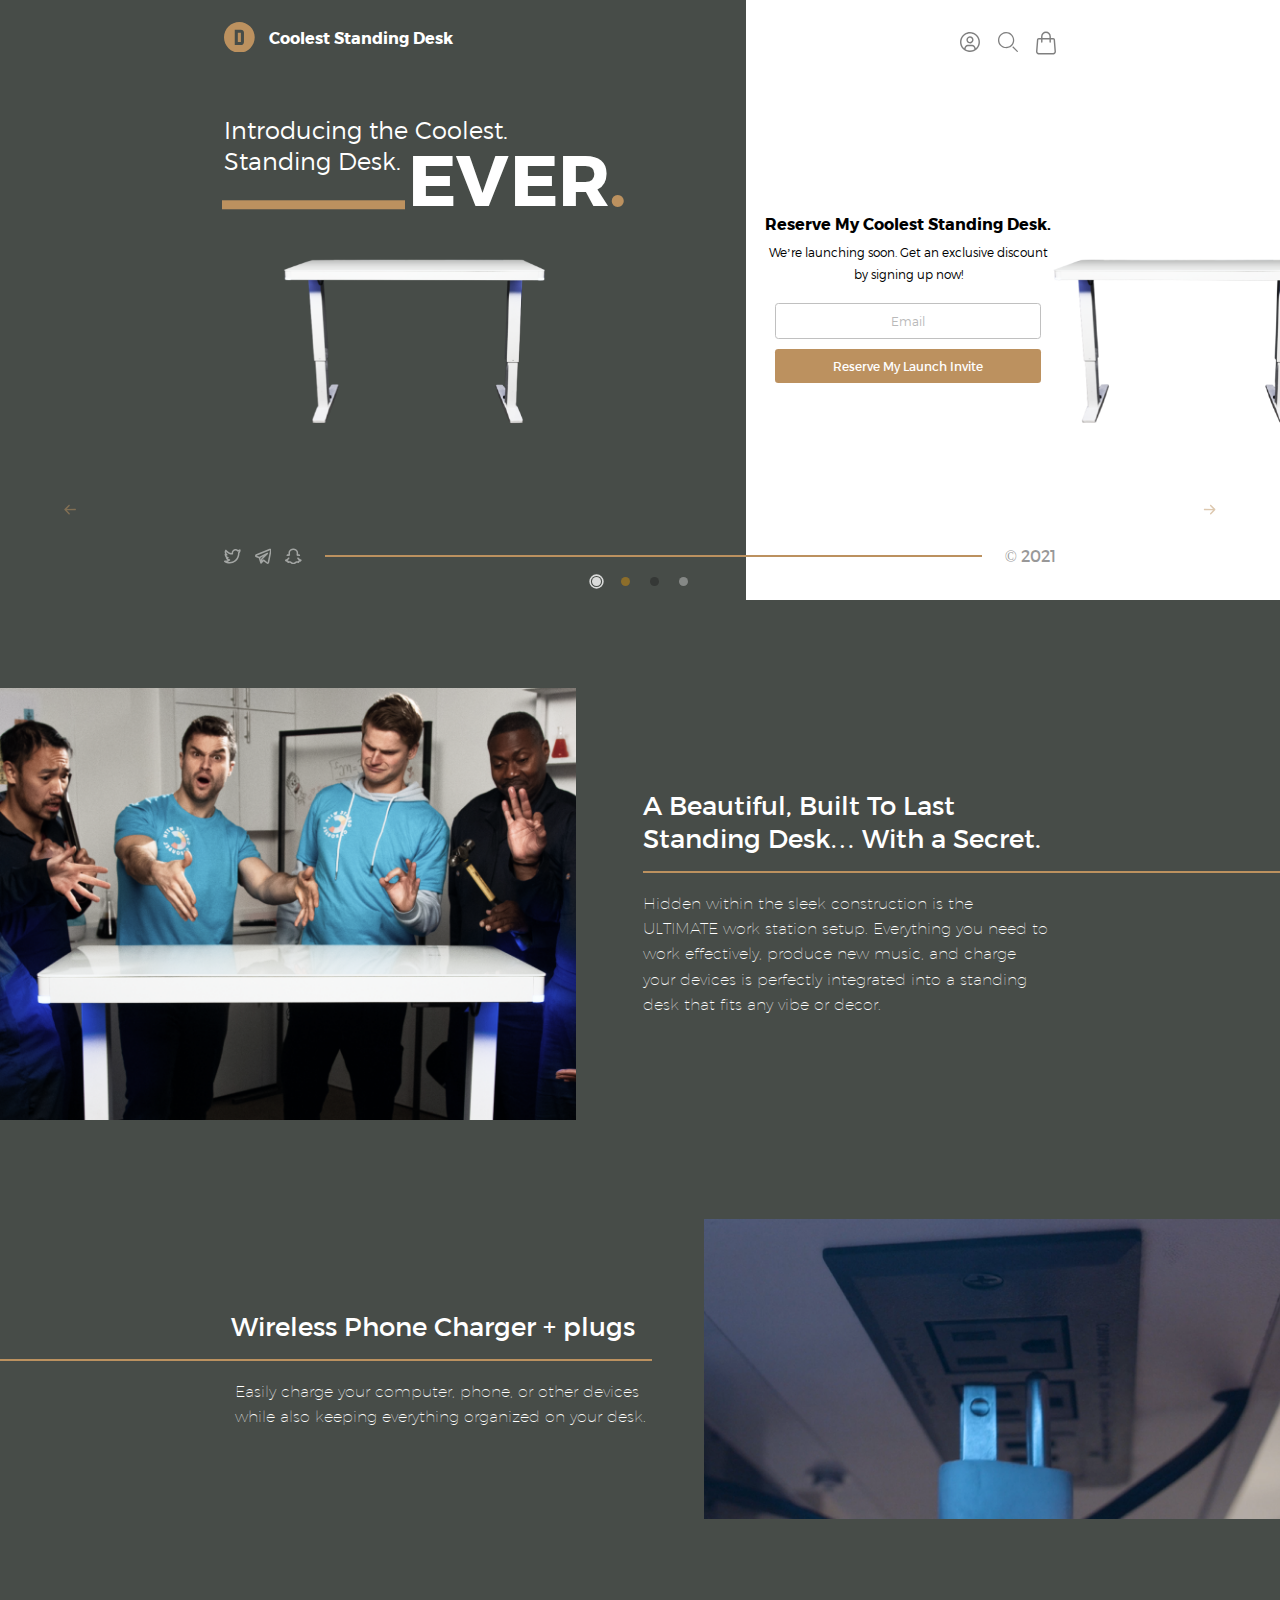
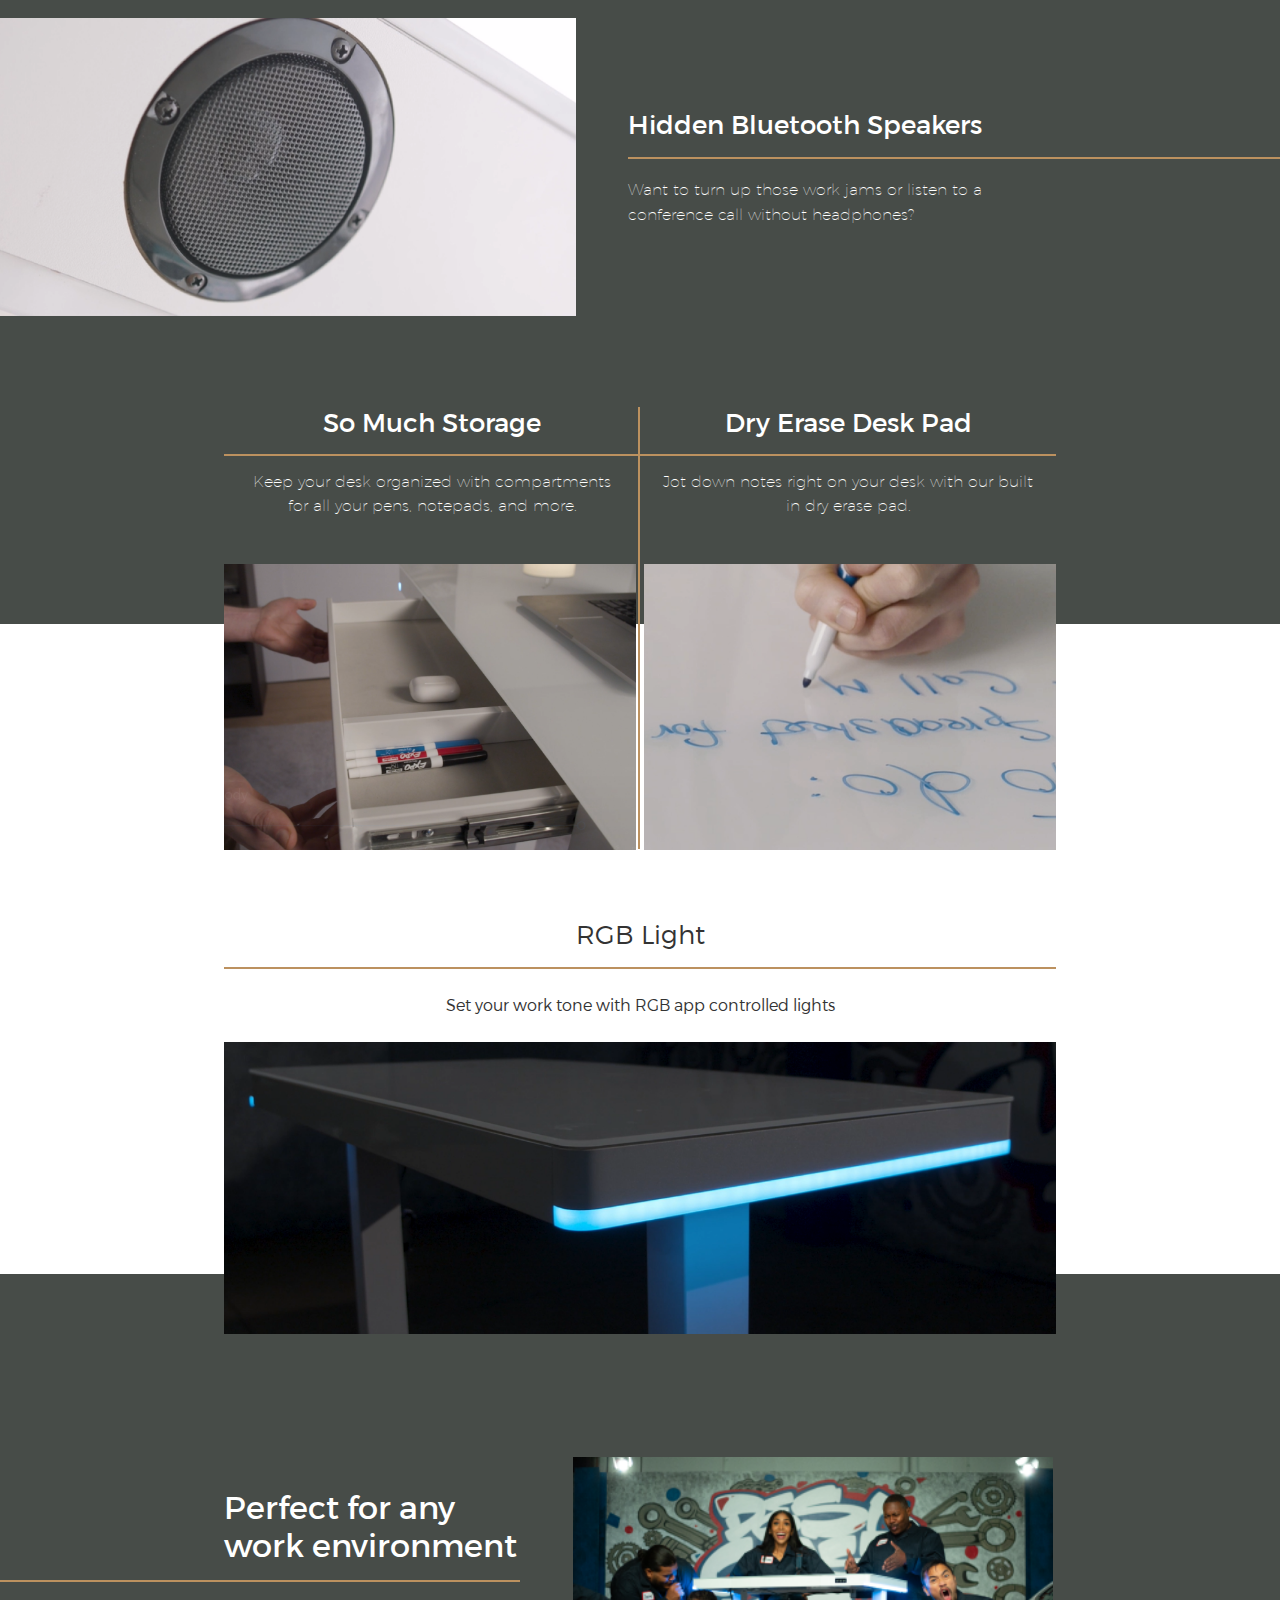
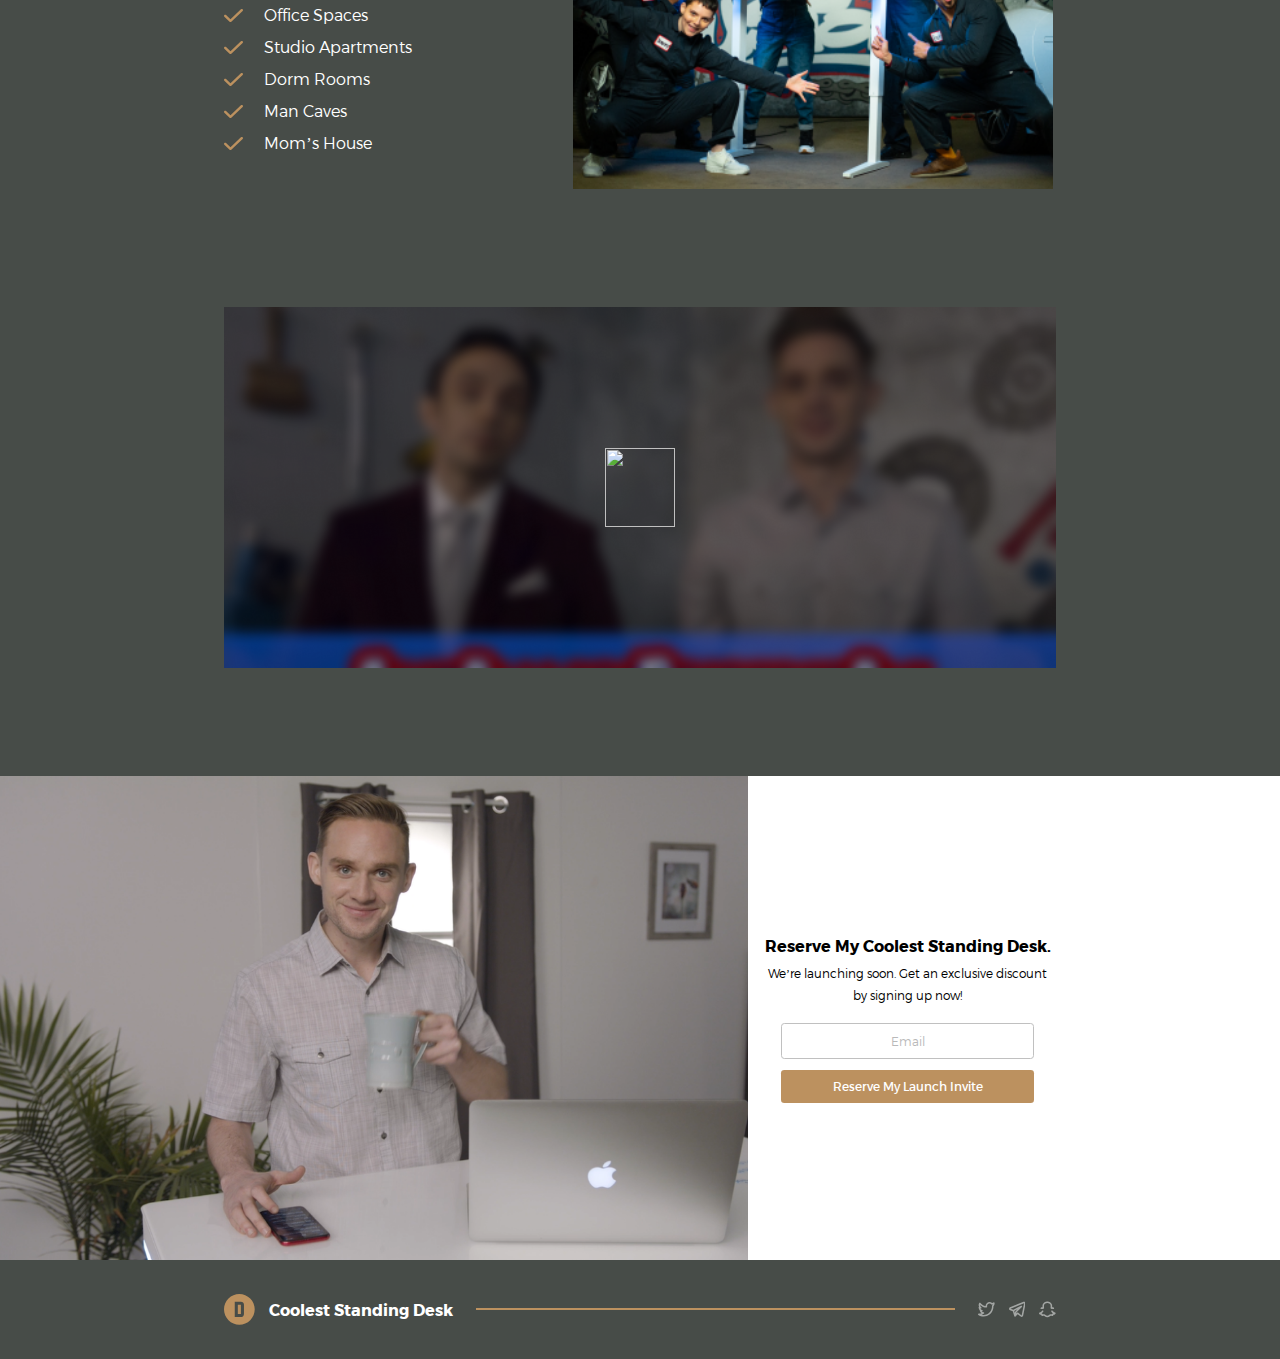
==== commit 073c5140: "Add burger menu" ====
--- a/index.html
+++ b/index.html
@@ -320,7 +320,7 @@
           </ul>
         </div>
         <div class="photo">
-          <img src="./prepare/PerfectForWork.png" alt="" />
+          <img src="./prepare/PerfectForWorkNew.png" alt="" />
         </div>
       </div>
     </section>
@@ -328,14 +328,14 @@
       <div class="container">
         <div class="c-video">
           <video
-            src="./Golden - 48569.mp4"
+            src="./Re-Targeting 1 Ride of a Lifetime D2.mp4"
             controls
             preload="metadata"
             loop
           ></video>
           <div class="psevdo-play">
             <div class="play-container">
-              <img src="./prepare/psevdo-play.svg" alt="" />
+              <img src="./video/Re-Targeting 1 Ride of a Lifetime D2.mp4" alt="" />
             </div>
           </div>
         </div>
--- a/styles/styles.css
+++ b/styles/styles.css
@@ -1107,7 +1107,13 @@
   .Promo .container .body .PromoBody .swiper-container .swiper-next {
     right: 0%;
   }
-  .Promo .container .body .PromoBody .swiper-container .swiper-pagination .swiper-pagination-bullet {
+  .Promo
+.container
+.body
+.PromoBody
+.swiper-container
+.swiper-pagination
+.swiper-pagination-bullet {
     width: 0.9vw;
     height: 0.9vw;
   }
@@ -1160,15 +1166,56 @@
         -ms-flex-pack: justify;
             justify-content: space-between;
     margin-bottom: 3.17vw;
-  }
-  .Promo .container header .header_icons {
+    position: relative;
+  }
+  .Promo .container header .header_icons .icon {
     display: none;
+  }
+  .Promo .container header .header_icons.active {
+    margin-right: 2vw;
+    -webkit-box-flex: 1;
+        -ms-flex-positive: 1;
+            flex-grow: 1;
+    height: 3.8vw;
+    display: -webkit-box;
+    display: -ms-flexbox;
+    display: flex;
+    -webkit-box-pack: end;
+        -ms-flex-pack: end;
+            justify-content: flex-end;
+    -webkit-box-align: center;
+        -ms-flex-align: center;
+            align-items: center;
+  }
+  .Promo .container header .header_icons.active .icon {
+    height: 100%;
+    width: 2.7vw;
+  }
+  .Promo .container header .header_icons.active .icon:nth-of-type(1) {
+    display: block;
+  }
+  .Promo .container header .header_icons.active .icon:nth-of-type(1) path {
+    fill: white;
+  }
+  .Promo .container header .header_icons.active .icon:nth-of-type(2) {
+    display: block;
+  }
+  .Promo .container header .header_icons.active .icon:nth-of-type(2) path {
+    fill: white;
+  }
+  .Promo .container header .header_icons.active .icon:nth-of-type(3) {
+    display: block;
+  }
+  .Promo .container header .header_icons.active .icon:nth-of-type(3) path {
+    stroke: white;
   }
   .Promo .container header .burger {
     display: block;
     width: 3.5vw;
     height: 3.5vw;
     position: relative;
+    -webkit-transition: 0.2s;
+    transition: 0.2s;
   }
   .Promo .container header .burger span {
     top: calc((100% - 0.26vw) / 2);
@@ -1198,6 +1245,10 @@
     background-color: #fff;
     left: 0;
     top: 0.8vw;
+  }
+  .Promo .container header .burger.active {
+    -webkit-transform: rotate(90deg);
+            transform: rotate(90deg);
   }
   .Promo .container .body {
     -ms-grid-columns: 50% 50%;
@@ -1446,35 +1497,38 @@
     width: 95%;
   }
   .FeaturesTable {
-    padding-top: 7vw;
+    margin: 0;
+    margin-top: 7vw;
     padding-bottom: 7.3vw;
-    margin: 0;
-  }
-  .FeaturesTable .desktop-tablet {
+  }
+  .FeaturesTable.desktop-tablet {
+    margin-bottom: 0;
+  }
+  .FeaturesTable.desktop-tablet .container {
     width: 86.4%;
   }
-  .FeaturesTable .desktop-tablet p.title {
+  .FeaturesTable.desktop-tablet .container p.title {
     font-weight: 300;
     font-size: 2.8vw;
     line-height: 3.5vw;
   }
-  .FeaturesTable .desktop-tablet p.text {
+  .FeaturesTable.desktop-tablet .container p.text {
     padding: 1vw 1.3vw;
     font-weight: 200;
     font-size: 2vw;
     line-height: 3.4vw;
   }
-  .FeaturesTable .desktop-tablet hr {
-    width: 49vw;
+  .FeaturesTable.desktop-tablet .container hr {
+    width: 48.8vw;
     -webkit-transform: rotate(90deg);
             transform: rotate(90deg);
     -webkit-transform-origin: left;
             transform-origin: left;
     z-index: 100;
   }
-  .FeaturesTable .desktop-tablet .photo {
-    height: 30.6vw;
-    width: 43vw;
+  .FeaturesTable.desktop-tablet .container .photo {
+    height: 30.2vw;
+    width: 42.9vw;
     top: calc(100% + 1.7vw);
   }
   .TableLights {
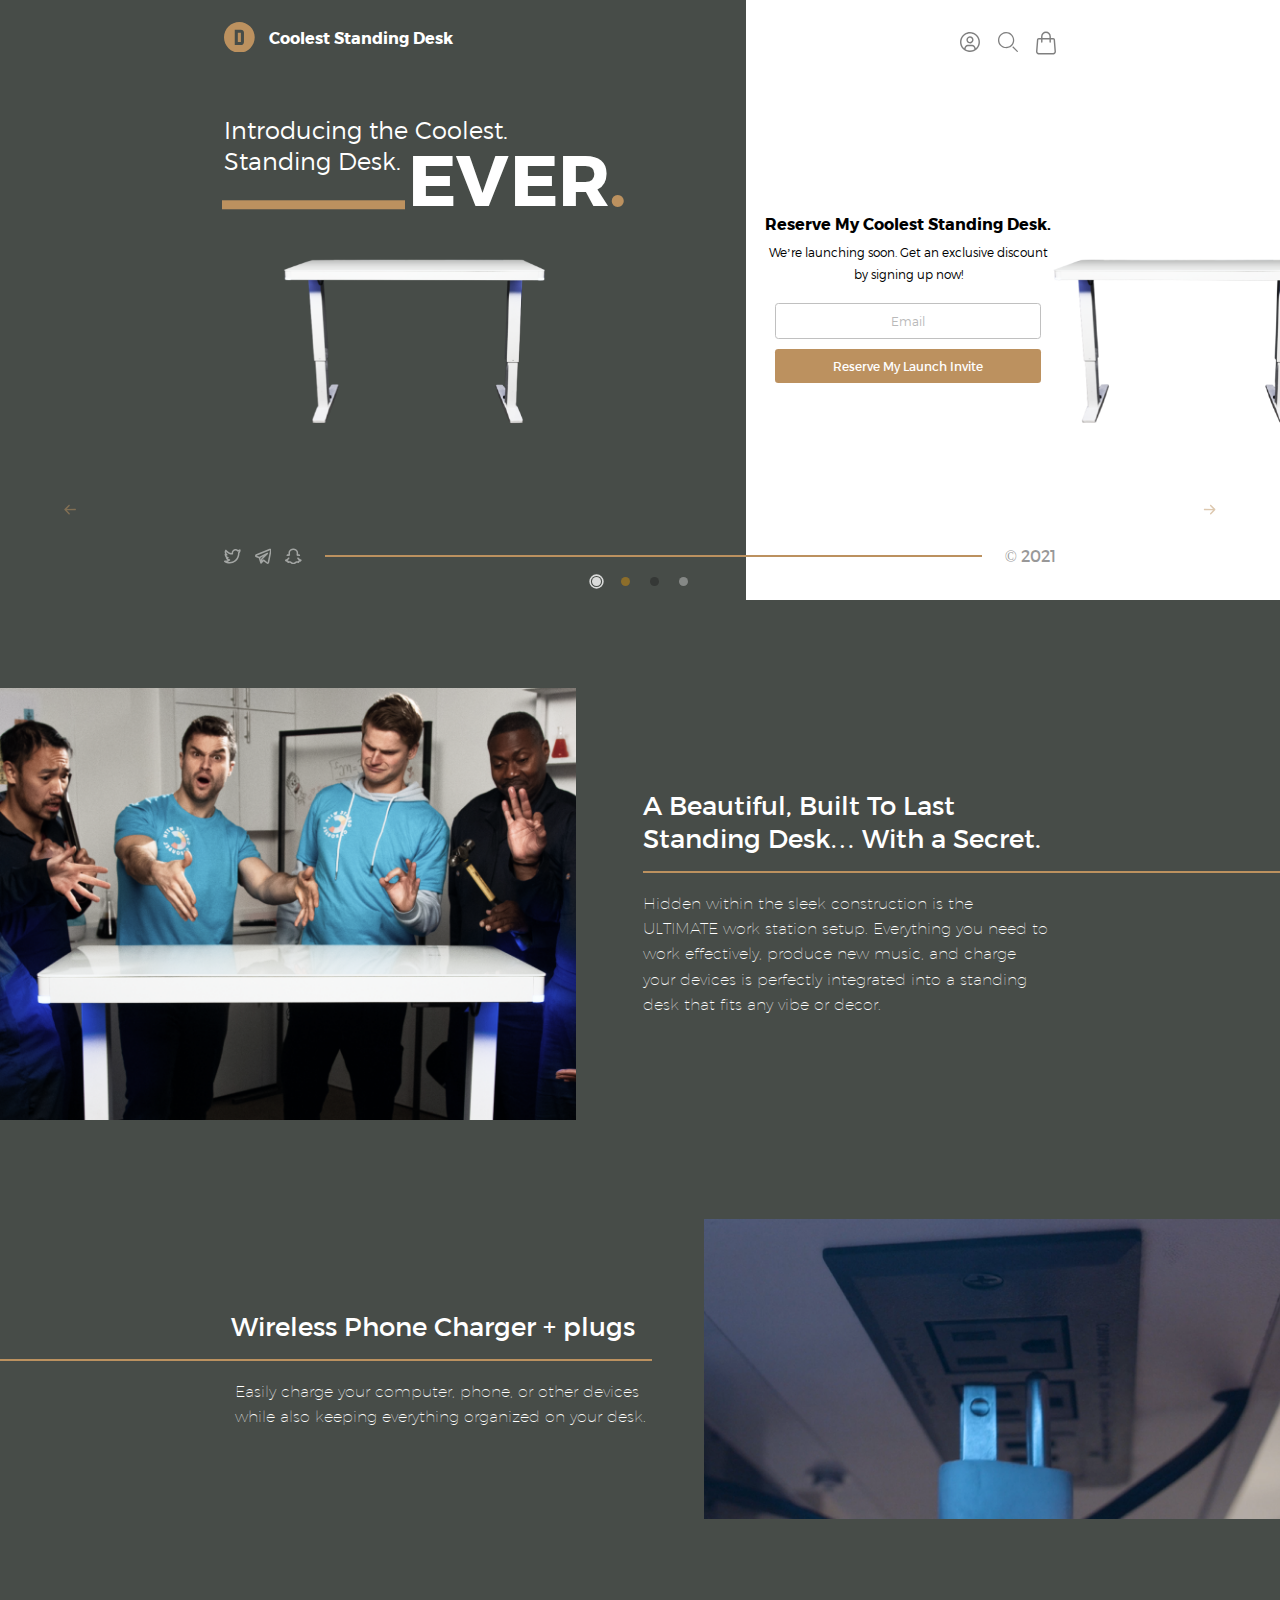
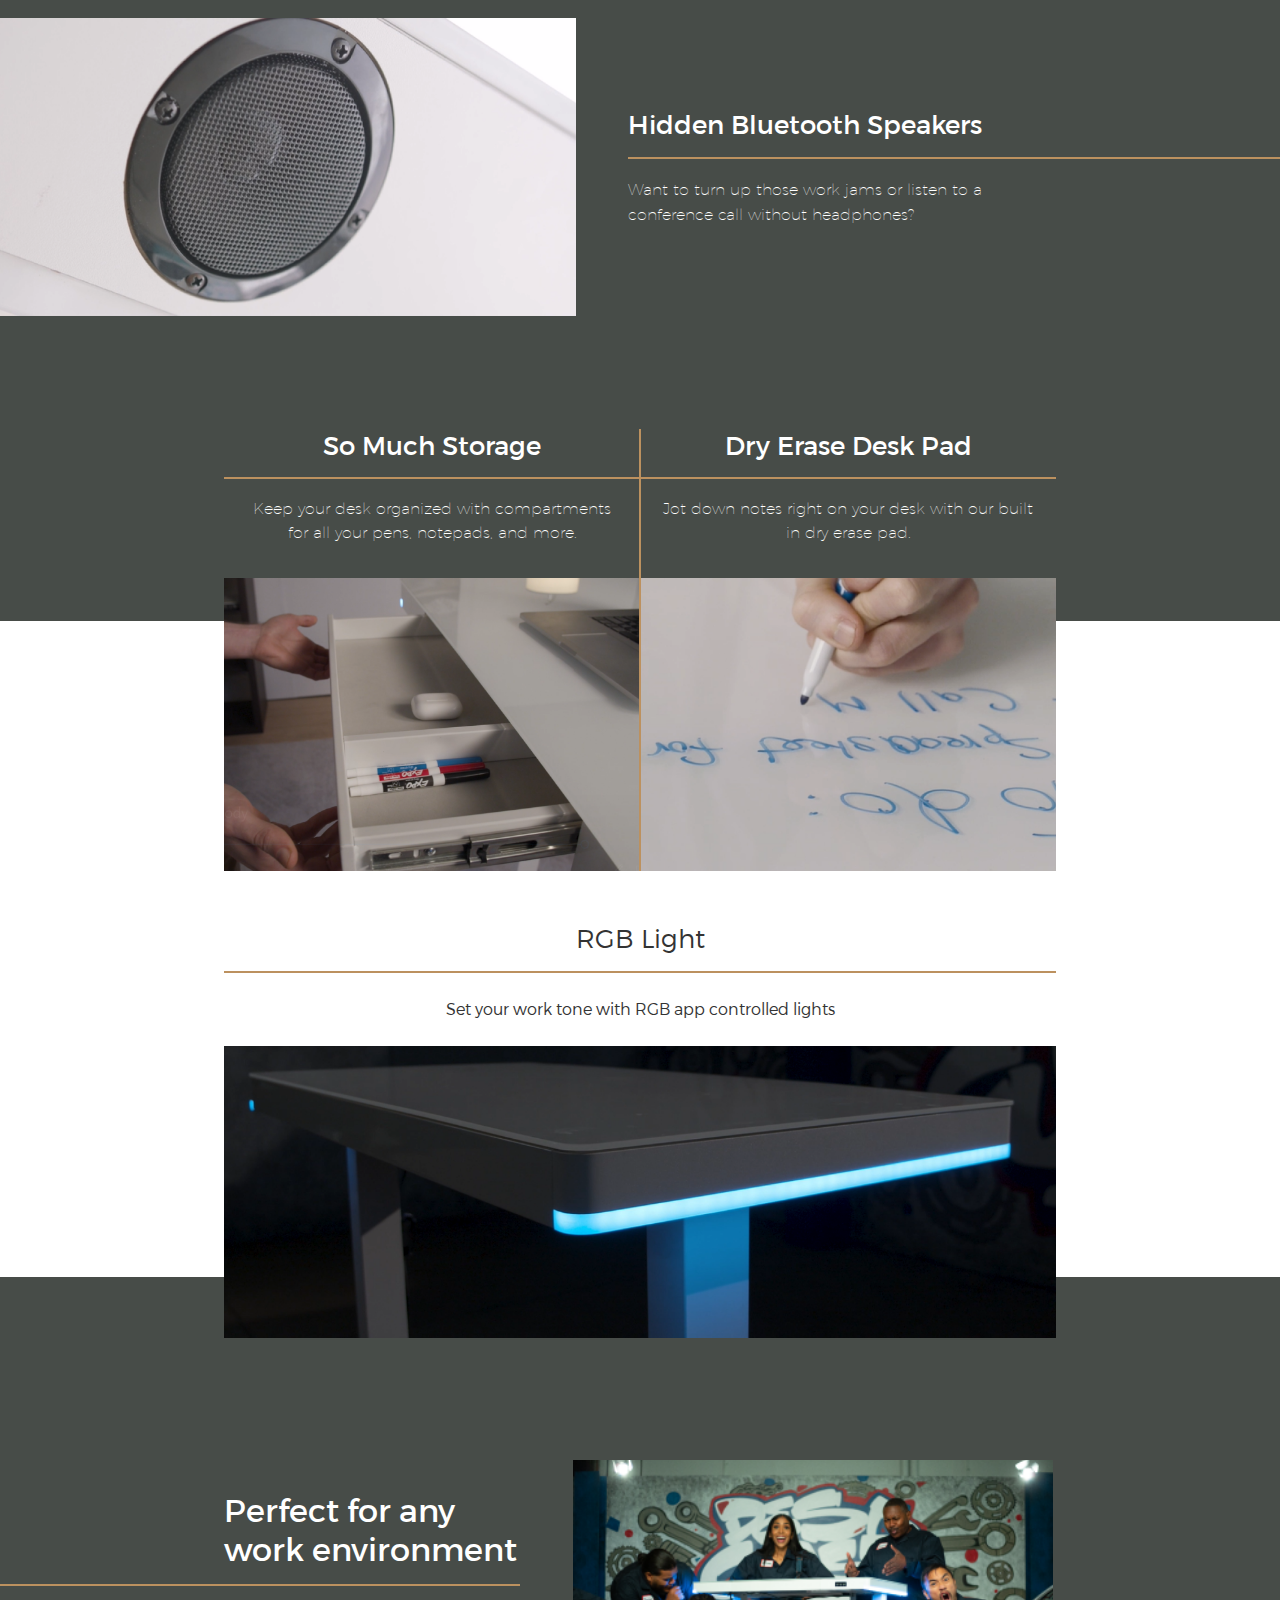
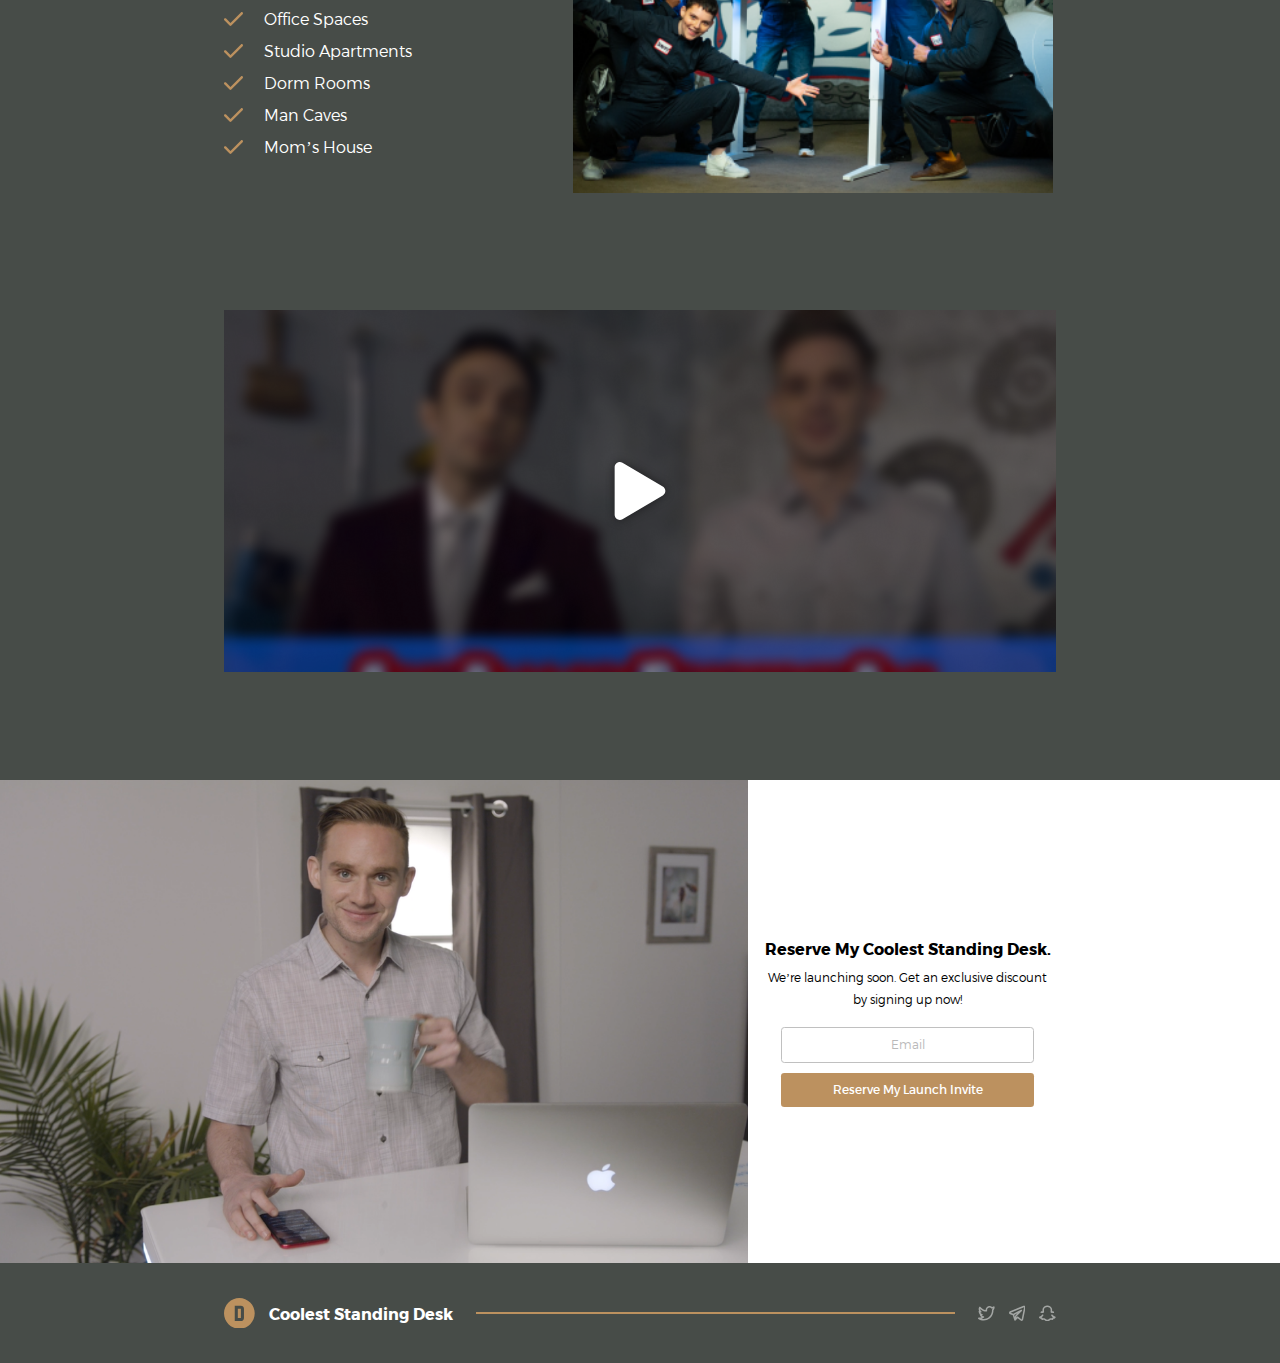
==== commit 4a6e03d5: "Fix block" ====
--- a/index.html
+++ b/index.html
@@ -35,7 +35,7 @@
             </svg>
             <span>Coolest Standing Desk</span>
           </div>
-          <div class="header_icons">
+          <div class="header_icons disable">
             <a href="#" class="icon">
               <svg
                 width="30"
@@ -255,43 +255,23 @@
         </p>
       </div>
     </section>
-    <section class="FeaturesTable desktop-tablet">
-      <div class="container">
-        <p class="title">So Much Storage</p>
-        <p class="title">Dry Erase Desk Pad</p>
-        <hr noshade />
-        <p class="text">
+    <section class="FeaturesTable">
+      <div class="container">
+        <p class="title title-first tLine">So Much Storage</p>
+        <p class="title title-second">Dry Erase Desk Pad</p>
+        <p class="text text-first">
           Keep your desk organized with compartments for all your pens,
           notepads, and more.
         </p>
-        <p class="text">
+        <p class="text text-second">
           Jot down notes right on your desk with our built in dry erase pad.
         </p>
-        <div class="photo">
+        <div class="photo photo-first">
           <img src="./prepare/StorageNew.png" alt="" />
         </div>
-        <div class="photo">
+        <div class="photo photo-second">
           <img src="./prepare/DeskPadNew.png" alt="" />
         </div>
-      </div>
-    </section>
-    <section class="FeaturesTable mobile mob-1">
-      <div class="container">
-        <p class="title">So Much Storage</p>
-        <hr noshade />
-        <p class="text">
-          Keep your desk organized with compartments for all your pens,
-          notepads, and more.
-        </p>
-      </div>
-    </section>
-    <section class="FeaturesTable mobile mob-2">
-      <div class="container">
-        <p class="title">Dry Erase Desk Pad</p>
-        <hr noshade />
-        <p class="text">
-          Jot down notes right on your desk with our built in dry erase pad.
-        </p>
       </div>
     </section>
     <section class="TableLights">
@@ -335,7 +315,9 @@
           ></video>
           <div class="psevdo-play">
             <div class="play-container">
-              <img src="./video/Re-Targeting 1 Ride of a Lifetime D2.mp4" alt="" />
+              <img
+                src="./prepare/psevdo-play.svg"
+              />
             </div>
           </div>
         </div>
--- a/styles/styles.css
+++ b/styles/styles.css
@@ -88,7 +88,7 @@
 }
 
 body {
-  font-family: "Montserrat";
+  font-family: 'Montserrat';
   overflow-x: hidden;
 }
 
@@ -188,7 +188,7 @@
 
 .Promo::before {
   position: absolute;
-  content: "";
+  content: '';
   z-index: -1;
   left: 0;
   top: 0;
@@ -242,8 +242,8 @@
   display: grid;
   -ms-grid-columns: 62.8% 37.2%;
       grid-template-columns: 62.8% 37.2%;
-      grid-template-areas: "title reserveForm"- "slider reserveForm";
+      grid-template-areas: 'title reserveForm'+ 'slider reserveForm';
   -webkit-box-align: center;
       -ms-flex-align: center;
           align-items: center;
@@ -276,7 +276,7 @@
 
 .Promo .container .body h1 > span::before {
   position: absolute;
-  content: "";
+  content: '';
   width: 4.7vw;
   height: 0.24vw;
   background-color: #bc915f;
@@ -372,7 +372,7 @@
 
 .Promo .container .body .swiper-container .swiper-pagination .swiper-pagination-bullet.swiper-pagination-bullet-active::after {
   position: absolute;
-  content: "";
+  content: '';
   top: 0;
   left: 0;
   width: 100%;
@@ -545,7 +545,7 @@
 
 .DeskInfo .photo span:first-of-type::before {
   position: absolute;
-  content: "";
+  content: '';
   background-color: inherit;
   height: 100%;
   width: 14.27vw;
@@ -554,7 +554,7 @@
 
 .DeskInfo .photo span:first-of-type::after {
   position: absolute;
-  content: "";
+  content: '';
   background-color: inherit;
   height: 100%;
   width: 12.27vw;
@@ -568,7 +568,7 @@
 
 .DeskInfo .photo span:last-of-type::before {
   position: absolute;
-  content: "";
+  content: '';
   background-color: inherit;
   height: 100%;
   width: 12.27vw;
@@ -578,7 +578,7 @@
 
 .DeskInfo .photo span:last-of-type::after {
   position: absolute;
-  content: "";
+  content: '';
   right: 0;
   background-color: inherit;
   height: 100%;
@@ -649,7 +649,7 @@
 
 .PhoneCharger .photo span:first-of-type::before {
   position: absolute;
-  content: "";
+  content: '';
   background-color: inherit;
   height: 100%;
   right: 0;
@@ -659,7 +659,7 @@
 
 .PhoneCharger .photo span:first-of-type::after {
   position: absolute;
-  content: "";
+  content: '';
   background-color: inherit;
   height: 100%;
   right: 0;
@@ -674,7 +674,7 @@
 
 .PhoneCharger .photo span:last-of-type::before {
   position: absolute;
-  content: "";
+  content: '';
   background-color: inherit;
   height: 100%;
   width: 12.27vw;
@@ -684,7 +684,7 @@
 
 .PhoneCharger .photo span:last-of-type::after {
   position: absolute;
-  content: "";
+  content: '';
   left: 0;
   background-color: inherit;
   height: 100%;
@@ -735,27 +735,27 @@
   display: none;
 }
 
-.FeaturesTable.desktop-tablet {
-  padding-top: 7vw;
-  padding-bottom: 7.3vw;
-  background-color: #474c48;
-  margin-bottom: 23vw;
-}
-
-.FeaturesTable.desktop-tablet .container {
-  position: relative;
+.FeaturesTable {
+  background: -webkit-gradient(linear, left top, left bottom, from(#474c48), color-stop(55%, #474c48), color-stop(55%, white));
+  background: linear-gradient(180deg, #474c48 0%, #474c48 55%, white 55%);
+  color: white;
+  padding-top: 8.8vw;
+  margin-bottom: 4vw;
+}
+
+.FeaturesTable .container {
   display: -ms-grid;
   display: grid;
   -ms-grid-columns: 1fr 1fr;
       grid-template-columns: 1fr 1fr;
-}
-
-.FeaturesTable.desktop-tablet .container p {
+  position: relative;
+}
+
+.FeaturesTable .container p {
   text-align: center;
-  color: #fff;
-}
-
-.FeaturesTable.desktop-tablet .container p.title {
+}
+
+.FeaturesTable .container .title {
   padding-bottom: 1.3vw;
   font-weight: 400;
   font-size: 2vw;
@@ -763,46 +763,33 @@
   border-bottom: 2px solid #bc915f;
 }
 
-.FeaturesTable.desktop-tablet .container p.text {
-  padding: 1vw 1.3vw;
+.FeaturesTable .container .tLine::after {
+  position: absolute;
+  content: '';
+  background-color: #bc915f;
+  height: 100%;
+  width: 2px;
+  right: calc((50%) - 1px);
+  top: 0;
+}
+
+.FeaturesTable .container .text {
+  margin-top: 1.3vw;
+  padding: 0 1.56vw;
+  margin-bottom: 2.6vw;
   font-weight: 200;
   font-size: 1.25vw;
   line-height: 1.9vw;
 }
 
-.FeaturesTable.desktop-tablet .container hr {
-  position: absolute;
-  top: 0;
-  left: calc((100% - 2px) / 2);
-  height: 2px;
-  width: 34.55vw;
-  -webkit-transform: rotate(90deg);
-          transform: rotate(90deg);
-  -webkit-transform-origin: left;
-          transform-origin: left;
-  z-index: 100;
-}
-
-.FeaturesTable.desktop-tablet .container .photo {
-  position: absolute;
-  height: 22.4vw;
-  width: 32.2vw;
-  top: calc(100% + 2.6vw);
-}
-
-.FeaturesTable.desktop-tablet .container .photo:first-of-type {
-  left: 0;
-}
-
-.FeaturesTable.desktop-tablet .container .photo:last-of-type {
-  right: 0;
-}
-
-.FeaturesTable.desktop-tablet .container .photo img {
+.FeaturesTable .container .photo {
   width: 100%;
   height: 100%;
-  -o-object-fit: cover;
-     object-fit: cover;
+}
+
+.FeaturesTable .container .photo img {
+  width: 100%;
+  height: 100%;
 }
 
 .TableLights {
@@ -1166,45 +1153,83 @@
         -ms-flex-pack: justify;
             justify-content: space-between;
     margin-bottom: 3.17vw;
+  }
+  .Promo .container header .header_icons {
     position: relative;
   }
-  .Promo .container header .header_icons .icon {
-    display: none;
-  }
-  .Promo .container header .header_icons.active {
-    margin-right: 2vw;
-    -webkit-box-flex: 1;
-        -ms-flex-positive: 1;
-            flex-grow: 1;
-    height: 3.8vw;
-    display: -webkit-box;
-    display: -ms-flexbox;
-    display: flex;
-    -webkit-box-pack: end;
-        -ms-flex-pack: end;
-            justify-content: flex-end;
-    -webkit-box-align: center;
-        -ms-flex-align: center;
-            align-items: center;
+  .Promo .container header .header_icons.disable .icon {
+    position: absolute;
+    width: 3vw;
+    height: 3vw;
+    -webkit-transition: 0.2s;
+    transition: 0.2s;
+    margin: 0;
+    opacity: 0;
+  }
+  .Promo .container header .header_icons.disable .icon svg {
+    width: 100%;
+    height: 100%;
+  }
+  .Promo .container header .header_icons.disable .icon:nth-of-type(1) {
+    -webkit-transform: translateX(13vw) translateY(-3vw);
+            transform: translateX(13vw) translateY(-3vw);
+  }
+  .Promo .container header .header_icons.disable .icon:nth-of-type(1) path {
+    fill: white;
+  }
+  .Promo .container header .header_icons.disable .icon:nth-of-type(2) {
+    -webkit-transform: translateX(18vw) translateY(-3vw);
+            transform: translateX(18vw) translateY(-3vw);
+    -webkit-transition-delay: 0.1s;
+            transition-delay: 0.1s;
+  }
+  .Promo .container header .header_icons.disable .icon:nth-of-type(2) path {
+    fill: white;
+  }
+  .Promo .container header .header_icons.disable .icon:nth-of-type(3) {
+    -webkit-transform: translateX(23vw) translateY(-3vw);
+            transform: translateX(23vw) translateY(-3vw);
+    -webkit-transition-delay: 0.2s;
+            transition-delay: 0.2s;
+  }
+  .Promo .container header .header_icons.disable .icon:nth-of-type(3) path {
+    stroke: white;
   }
   .Promo .container header .header_icons.active .icon {
+    position: absolute;
+    width: 3vw;
+    height: 3vw;
+    -webkit-transition: 0.2s;
+    transition: 0.2s;
+    margin: 0;
+    opacity: 0;
+    opacity: 1;
+  }
+  .Promo .container header .header_icons.active .icon svg {
+    width: 100%;
     height: 100%;
-    width: 2.7vw;
   }
   .Promo .container header .header_icons.active .icon:nth-of-type(1) {
-    display: block;
+    -webkit-transform: translateX(13vw);
+            transform: translateX(13vw);
+    -webkit-transition-delay: 0.2s;
+            transition-delay: 0.2s;
   }
   .Promo .container header .header_icons.active .icon:nth-of-type(1) path {
     fill: white;
   }
   .Promo .container header .header_icons.active .icon:nth-of-type(2) {
-    display: block;
+    -webkit-transform: translateX(18vw);
+            transform: translateX(18vw);
+    -webkit-transition-delay: 0.1s;
+            transition-delay: 0.1s;
   }
   .Promo .container header .header_icons.active .icon:nth-of-type(2) path {
     fill: white;
   }
   .Promo .container header .header_icons.active .icon:nth-of-type(3) {
-    display: block;
+    -webkit-transform: translateX(23vw);
+            transform: translateX(23vw);
   }
   .Promo .container header .header_icons.active .icon:nth-of-type(3) path {
     stroke: white;
@@ -1228,7 +1253,7 @@
   }
   .Promo .container header .burger span::before {
     position: absolute;
-    content: "";
+    content: '';
     border-radius: 0.65vw;
     width: 3.5vw;
     height: 0.26vw;
@@ -1238,7 +1263,7 @@
   }
   .Promo .container header .burger span::after {
     position: absolute;
-    content: "";
+    content: '';
     border-radius: 0.65vw;
     width: 3.5vw;
     height: 0.26vw;
@@ -1253,8 +1278,8 @@
   .Promo .container .body {
     -ms-grid-columns: 50% 50%;
         grid-template-columns: 50% 50%;
-        grid-template-areas: "title title"- "slider reserveForm";
+        grid-template-areas: 'title title'+ 'slider reserveForm';
     -webkit-box-align: end;
         -ms-flex-align: end;
             align-items: end;
@@ -1281,7 +1306,7 @@
   }
   .Promo .container .body h1 > span::before {
     position: absolute;
-    content: "";
+    content: '';
     width: 13.3vw;
     height: 0.7vw;
     background-color: #bc915f;
@@ -1498,41 +1523,24 @@
   }
   .FeaturesTable {
     margin: 0;
-    margin-top: 7vw;
-    padding-bottom: 7.3vw;
-  }
-  .FeaturesTable.desktop-tablet {
-    margin-bottom: 0;
-  }
-  .FeaturesTable.desktop-tablet .container {
+    padding-bottom: 3.2vw;
+  }
+  .FeaturesTable .container {
     width: 86.4%;
   }
-  .FeaturesTable.desktop-tablet .container p.title {
+  .FeaturesTable .container p.title {
     font-weight: 300;
     font-size: 2.8vw;
     line-height: 3.5vw;
   }
-  .FeaturesTable.desktop-tablet .container p.text {
-    padding: 1vw 1.3vw;
+  .FeaturesTable .container p.text {
+    padding: 2vw 1.5vw;
+    margin: 0;
     font-weight: 200;
     font-size: 2vw;
     line-height: 3.4vw;
   }
-  .FeaturesTable.desktop-tablet .container hr {
-    width: 48.8vw;
-    -webkit-transform: rotate(90deg);
-            transform: rotate(90deg);
-    -webkit-transform-origin: left;
-            transform-origin: left;
-    z-index: 100;
-  }
-  .FeaturesTable.desktop-tablet .container .photo {
-    height: 30.2vw;
-    width: 42.9vw;
-    top: calc(100% + 1.7vw);
-  }
   .TableLights {
-    padding-top: 28vw;
     padding-bottom: 24vw;
     background-color: #fff;
     margin-bottom: 18vw;
@@ -1734,8 +1742,94 @@
     padding: 6.13vw 0;
     margin-bottom: 7.2vw;
   }
-  .Promo .container header .header_icons {
-    display: none;
+  .Promo .container header .logo {
+    -webkit-transition: 1s;
+    transition: 1s;
+  }
+  .Promo .container header .logo svg {
+    z-index: 1;
+  }
+  .Promo .container header .logo::after {
+    position: absolute;
+    content: '';
+    height: 25px;
+    width: 100%;
+    background-color: #474c48;
+    z-index: 0;
+    right: -75%;
+    -webkit-transition: 0.2s;
+    transition: 0.2s;
+  }
+  .Promo .container header .logo.active::after {
+    right: 0;
+  }
+  .Promo .container header .header_icons.disable .icon {
+    position: absolute;
+    width: 7vw;
+    height: 7vw;
+    -webkit-transition: 0.2s;
+    transition: 0.2s;
+    margin: 0;
+    opacity: 0;
+  }
+  .Promo .container header .header_icons.disable .icon svg {
+    width: 100%;
+    height: 100%;
+  }
+  .Promo .container header .header_icons.disable .icon:nth-of-type(1) {
+    -webkit-transform: translateX(-20vw) translateY(-6vw);
+            transform: translateX(-20vw) translateY(-6vw);
+  }
+  .Promo .container header .header_icons.disable .icon:nth-of-type(1) path {
+    fill: white;
+  }
+  .Promo .container header .header_icons.disable .icon:nth-of-type(2) {
+    -webkit-transform: translateX(-10vw) translateY(-6vw);
+            transform: translateX(-10vw) translateY(-6vw);
+    -webkit-transition-delay: 0.1s;
+            transition-delay: 0.1s;
+  }
+  .Promo .container header .header_icons.disable .icon:nth-of-type(2) path {
+    fill: white;
+  }
+  .Promo .container header .header_icons.disable .icon:nth-of-type(3) {
+    -webkit-transform: translateX(0vw) translateY(-6vw);
+            transform: translateX(0vw) translateY(-6vw);
+    -webkit-transition-delay: 0.2s;
+            transition-delay: 0.2s;
+  }
+  .Promo .container header .header_icons.disable .icon:nth-of-type(3) path {
+    stroke: white;
+  }
+  .Promo .container header .header_icons.active .icon {
+    position: absolute;
+    width: 7vw;
+    height: 7vw;
+    -webkit-transition: 0.2s;
+    transition: 0.2s;
+    margin: 0;
+    opacity: 0;
+    opacity: 1;
+  }
+  .Promo .container header .header_icons.active .icon svg {
+    width: 100%;
+    height: 100%;
+  }
+  .Promo .container header .header_icons.active .icon:nth-of-type(1) {
+    -webkit-transform: translateX(-20vw);
+            transform: translateX(-20vw);
+    -webkit-transition-delay: 0.2s;
+            transition-delay: 0.2s;
+  }
+  .Promo .container header .header_icons.active .icon:nth-of-type(2) {
+    -webkit-transform: translateX(-10vw);
+            transform: translateX(-10vw);
+    -webkit-transition-delay: 0.1s;
+            transition-delay: 0.1s;
+  }
+  .Promo .container header .header_icons.active .icon:nth-of-type(3) {
+    -webkit-transform: translateX(0vw);
+            transform: translateX(0vw);
   }
   .Promo .container header .burger {
     width: 7.2vw;
@@ -1953,50 +2047,45 @@
   .BluetoothSpeakers .photo {
     display: none;
   }
-  .FeaturesTable.desktop-tablet {
+  .FeaturesTable {
+    background: #474c48;
+    padding: 0;
+  }
+  .FeaturesTable .container {
+    width: 100%;
+    -ms-grid-columns: 1fr;
+        grid-template-columns: 1fr;
+  }
+  .FeaturesTable .container .photo-first {
+    -ms-grid-row: 1;
+    grid-row: 1;
+  }
+  .FeaturesTable .container .text-first {
+    -ms-grid-row: 3;
+    grid-row: 3;
+  }
+  .FeaturesTable .container .photo-second {
+    -ms-grid-row: 4;
+    grid-row: 4;
+  }
+  .FeaturesTable .container .tLine::after {
     display: none;
   }
-  .FeaturesTable.mobile {
-    display: block;
-    margin: 0;
-    padding: 0;
-    margin: 11.6vw 0;
-    background-repeat: no-repeat;
-    background-size: auto 70.3vw;
-    background-position: center top;
-    padding-top: 76vw;
-  }
-  .FeaturesTable.mobile .container {
-    background-color: #474c48;
-    display: block;
-    width: 100%;
-    color: #fff;
-  }
-  .FeaturesTable.mobile .container p:first-of-type {
+  .FeaturesTable .container p.title {
     font-size: 5.8vw;
-    line-height: 8.7vw;
-    text-align: center;
-    font-weight: 500;
-    width: 90.3%;
+    padding: 6vw 0;
+    padding-bottom: 7.5vw;
+    width: 90%;
     margin: 0 auto;
-  }
-  .FeaturesTable.mobile .container hr {
-    margin: 5.8vw auto;
-    width: 90.3%;
-  }
-  .FeaturesTable.mobile .container p:last-of-type {
-    font-weight: 200;
-    font-size: 4vw;
-    line-height: 160.4%;
-    width: 90.3%;
-    text-align: justify;
+    font-weight: 600;
+  }
+  .FeaturesTable .container p.text {
+    font-size: 3.9vw;
+    padding: 6vw 0;
+    width: 90%;
     margin: 0 auto;
-  }
-  .mob-1 {
-    background-image: url(./../prepare/StorageNew.png);
-  }
-  .mob-2 {
-    background-image: url(./../prepare/DeskPadNew.png);
+    line-height: 160%;
+    text-align: left;
   }
   .TableLights {
     background-color: #474c48;
@@ -2004,6 +2093,7 @@
     margin: 0;
     padding: 0;
     margin: 11.6vw 0;
+    margin-top: 0;
     background-image: url(./../prepare/RGBLights.png);
     background-repeat: no-repeat;
     background-size: auto 35.2vw;
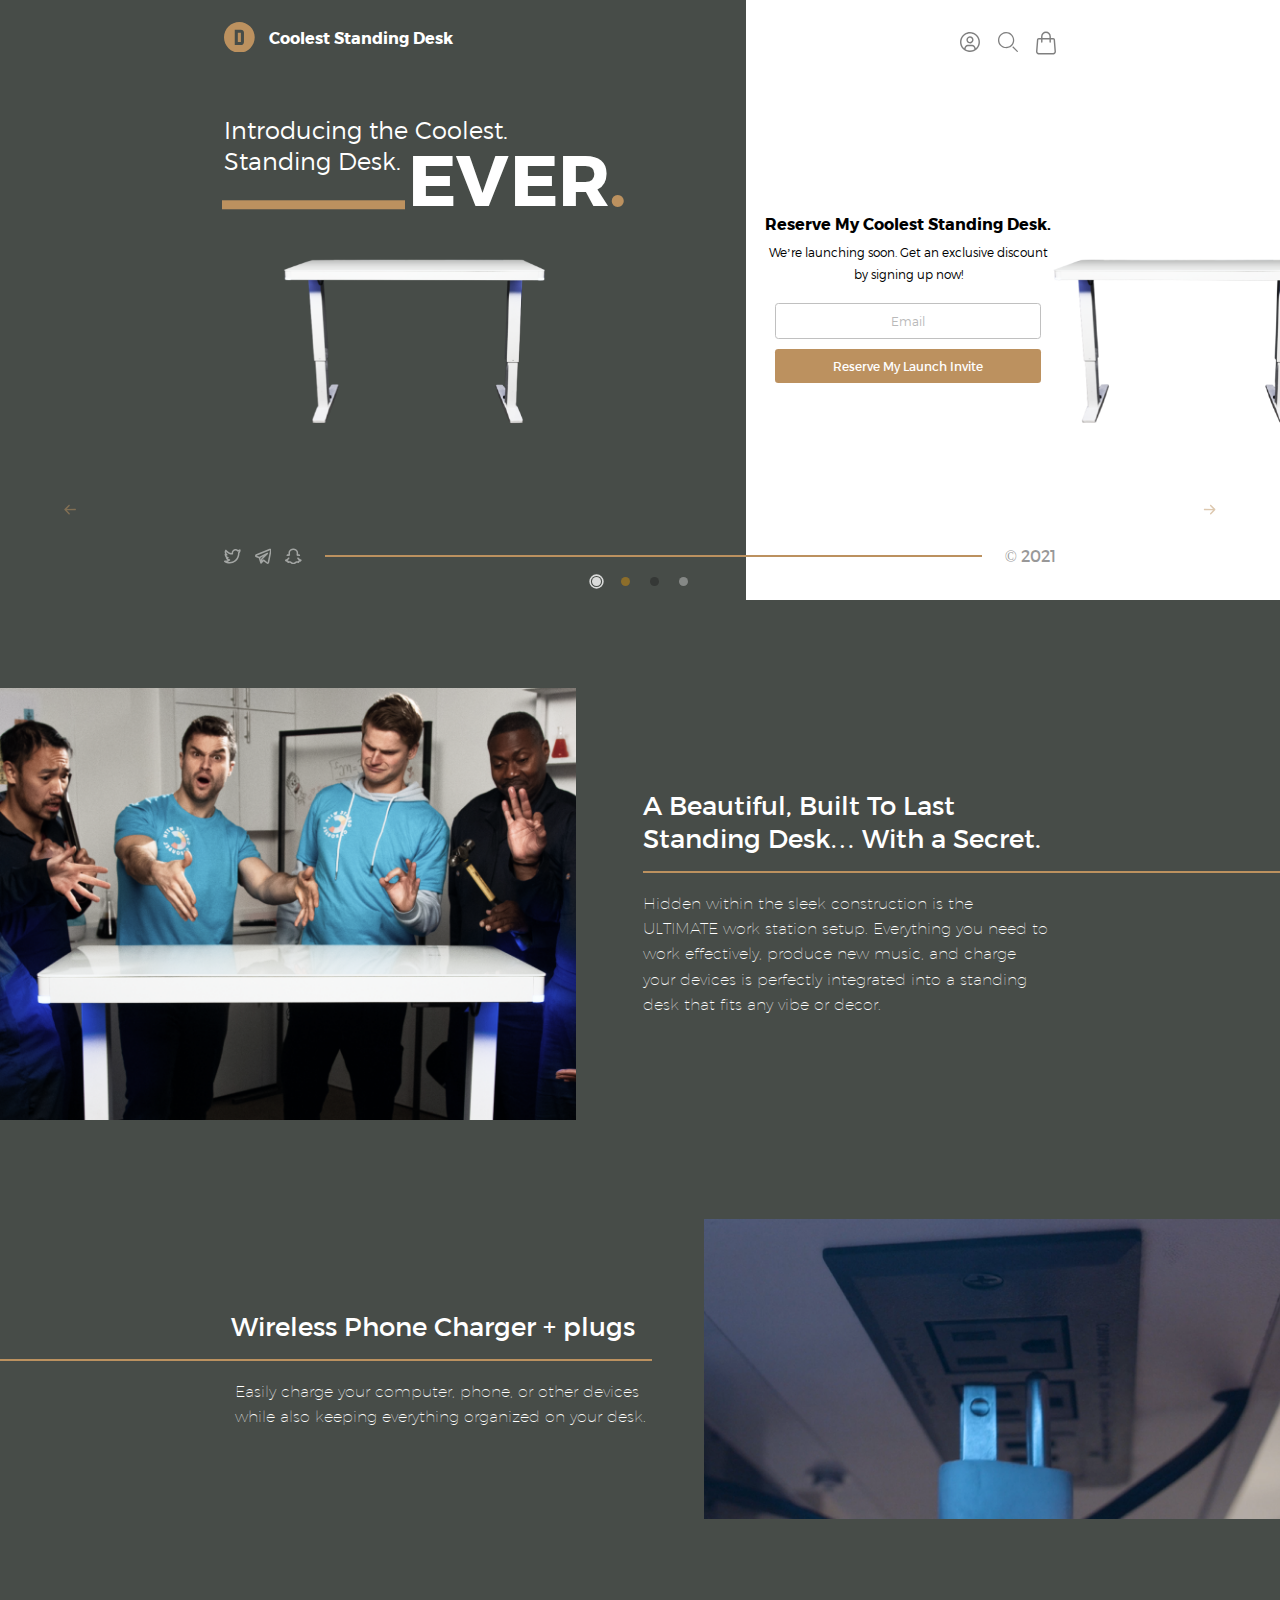
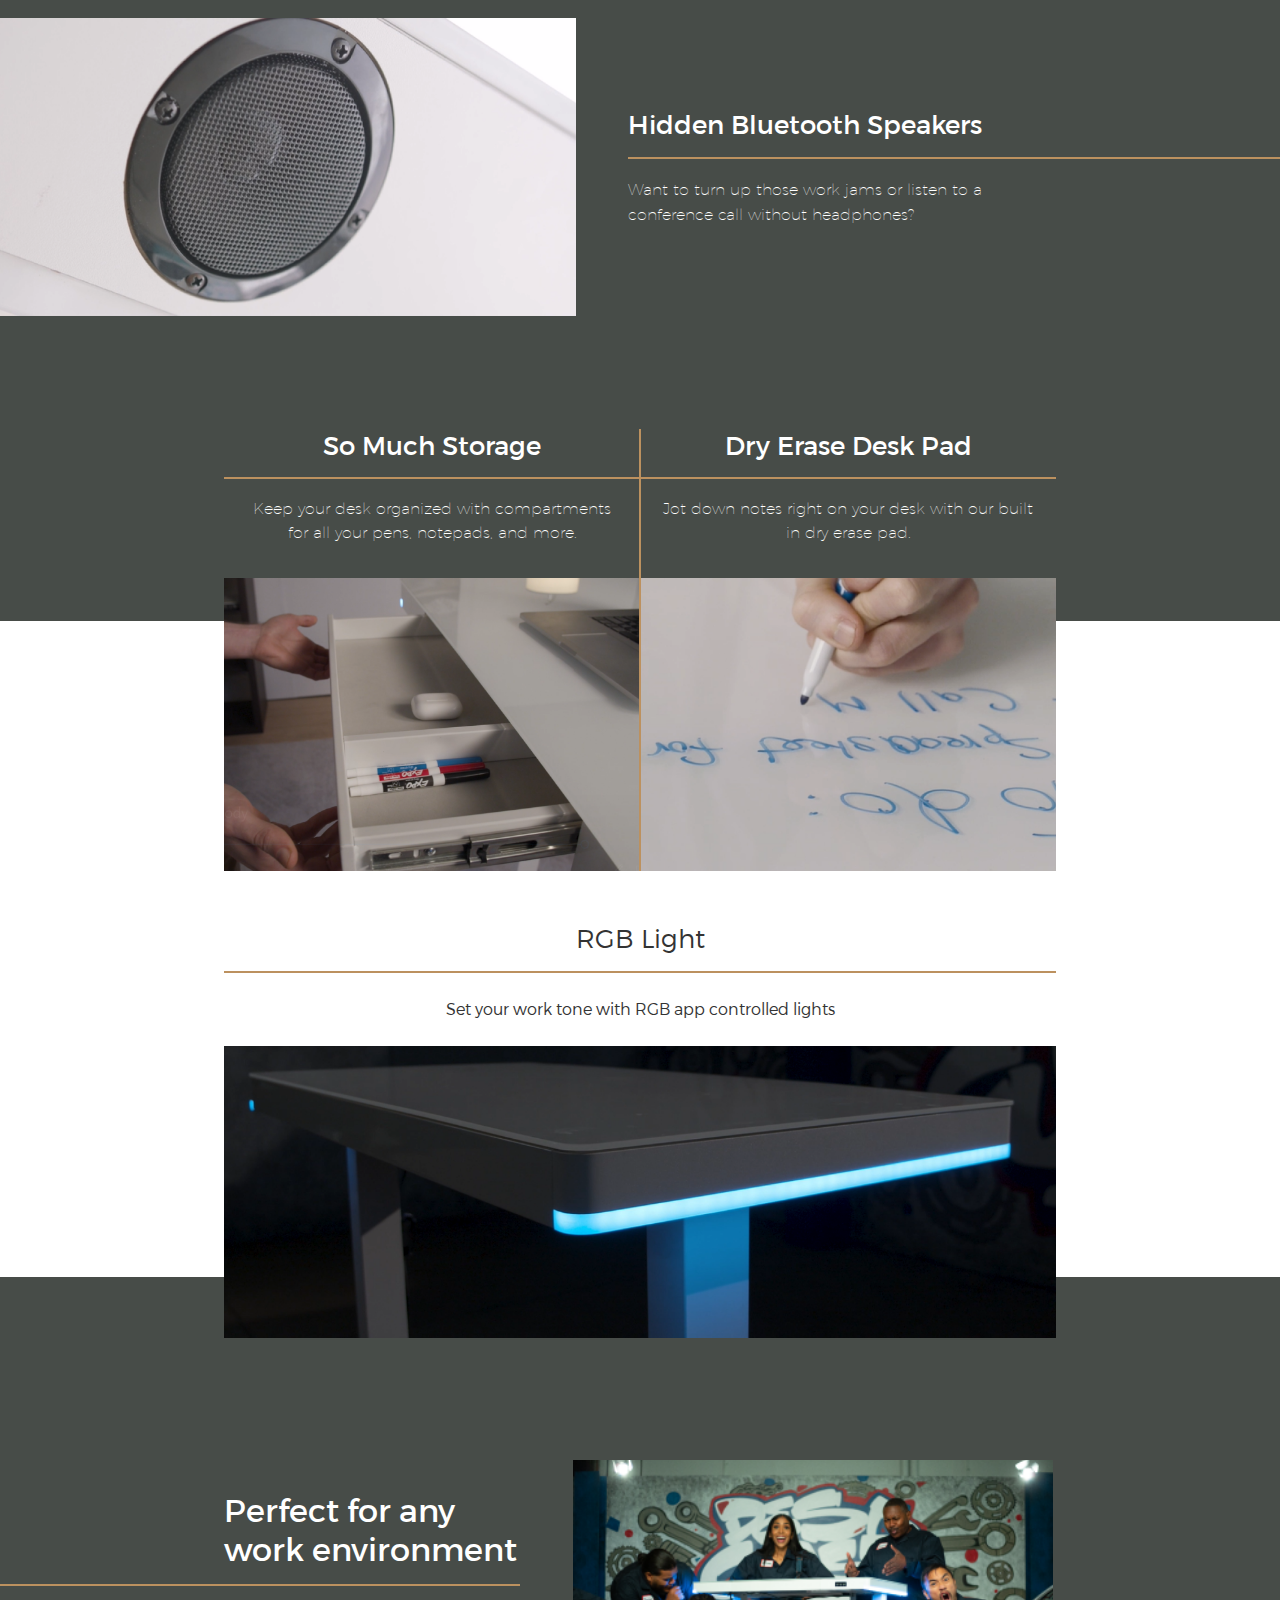
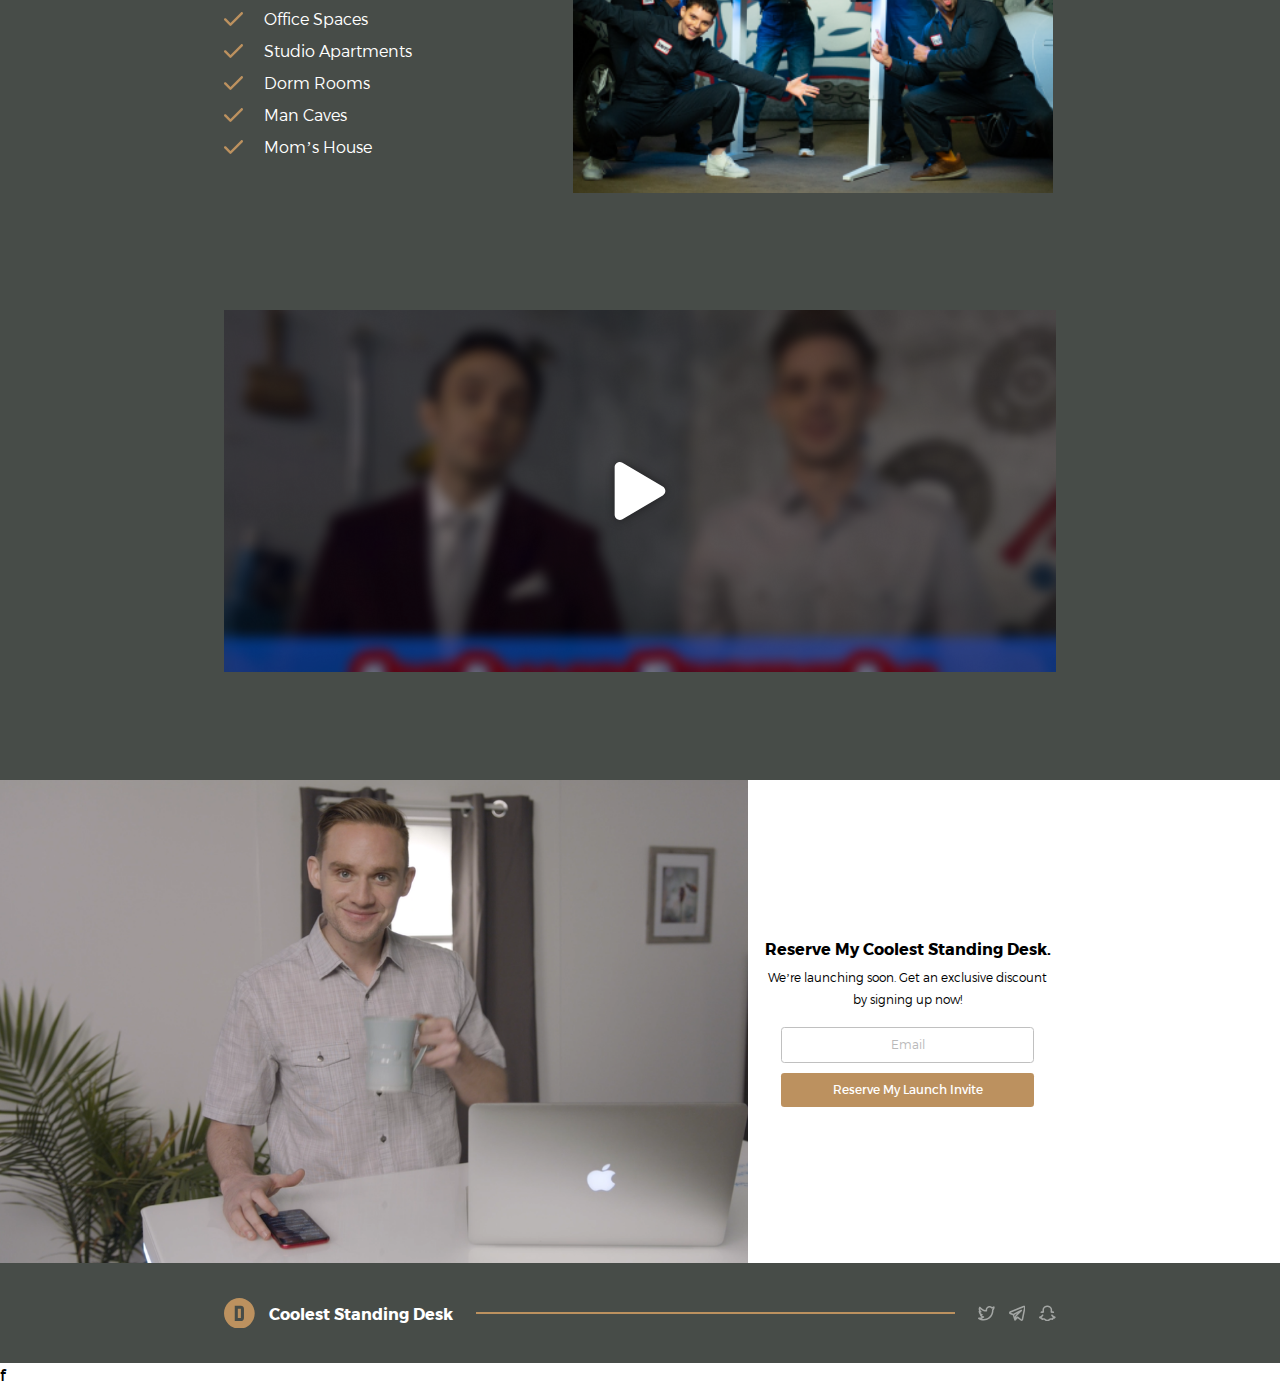
==== commit b2647d41: "Create Buy page" ====
--- a/index.html
+++ b/index.html
@@ -308,7 +308,7 @@
       <div class="container">
         <div class="c-video">
           <video
-            src="./Re-Targeting 1 Ride of a Lifetime D2.mp4"
+            src="./video/Re-Targeting 1 Ride of a Lifetime D2.mp4"
             controls
             preload="metadata"
             loop
@@ -410,3 +410,4 @@
     <script src="newskin.js"></script>
   </body>
 </html>
+f--- a/styles/styles.css
+++ b/styles/styles.css
@@ -89,6 +89,10 @@
 
 body {
   font-family: 'Montserrat';
+  overflow-x: hidden;
+}
+
+html {
   overflow-x: hidden;
 }
 
@@ -1161,6 +1165,7 @@
     position: absolute;
     width: 3vw;
     height: 3vw;
+    min-height: 6vw;
     -webkit-transition: 0.2s;
     transition: 0.2s;
     margin: 0;
@@ -1198,7 +1203,7 @@
   .Promo .container header .header_icons.active .icon {
     position: absolute;
     width: 3vw;
-    height: 3vw;
+    min-height: 6vw;
     -webkit-transition: 0.2s;
     transition: 0.2s;
     margin: 0;
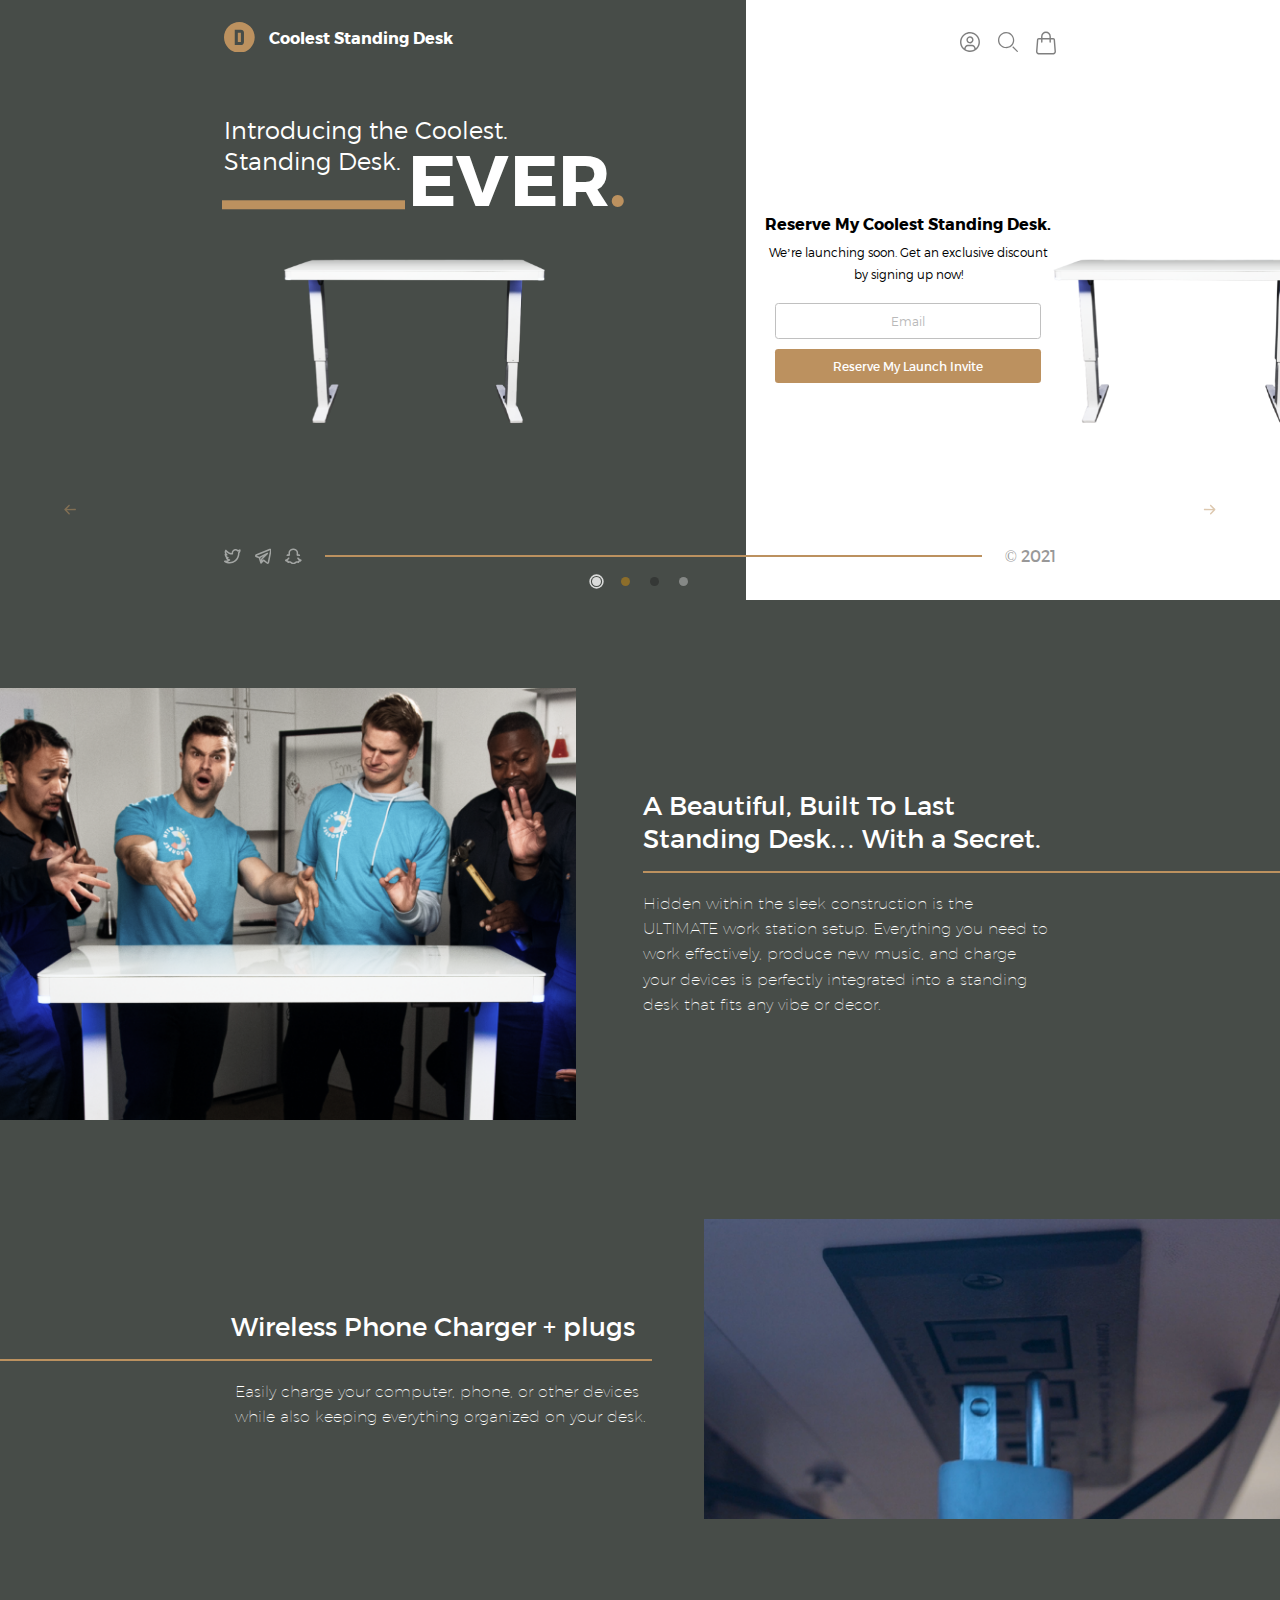
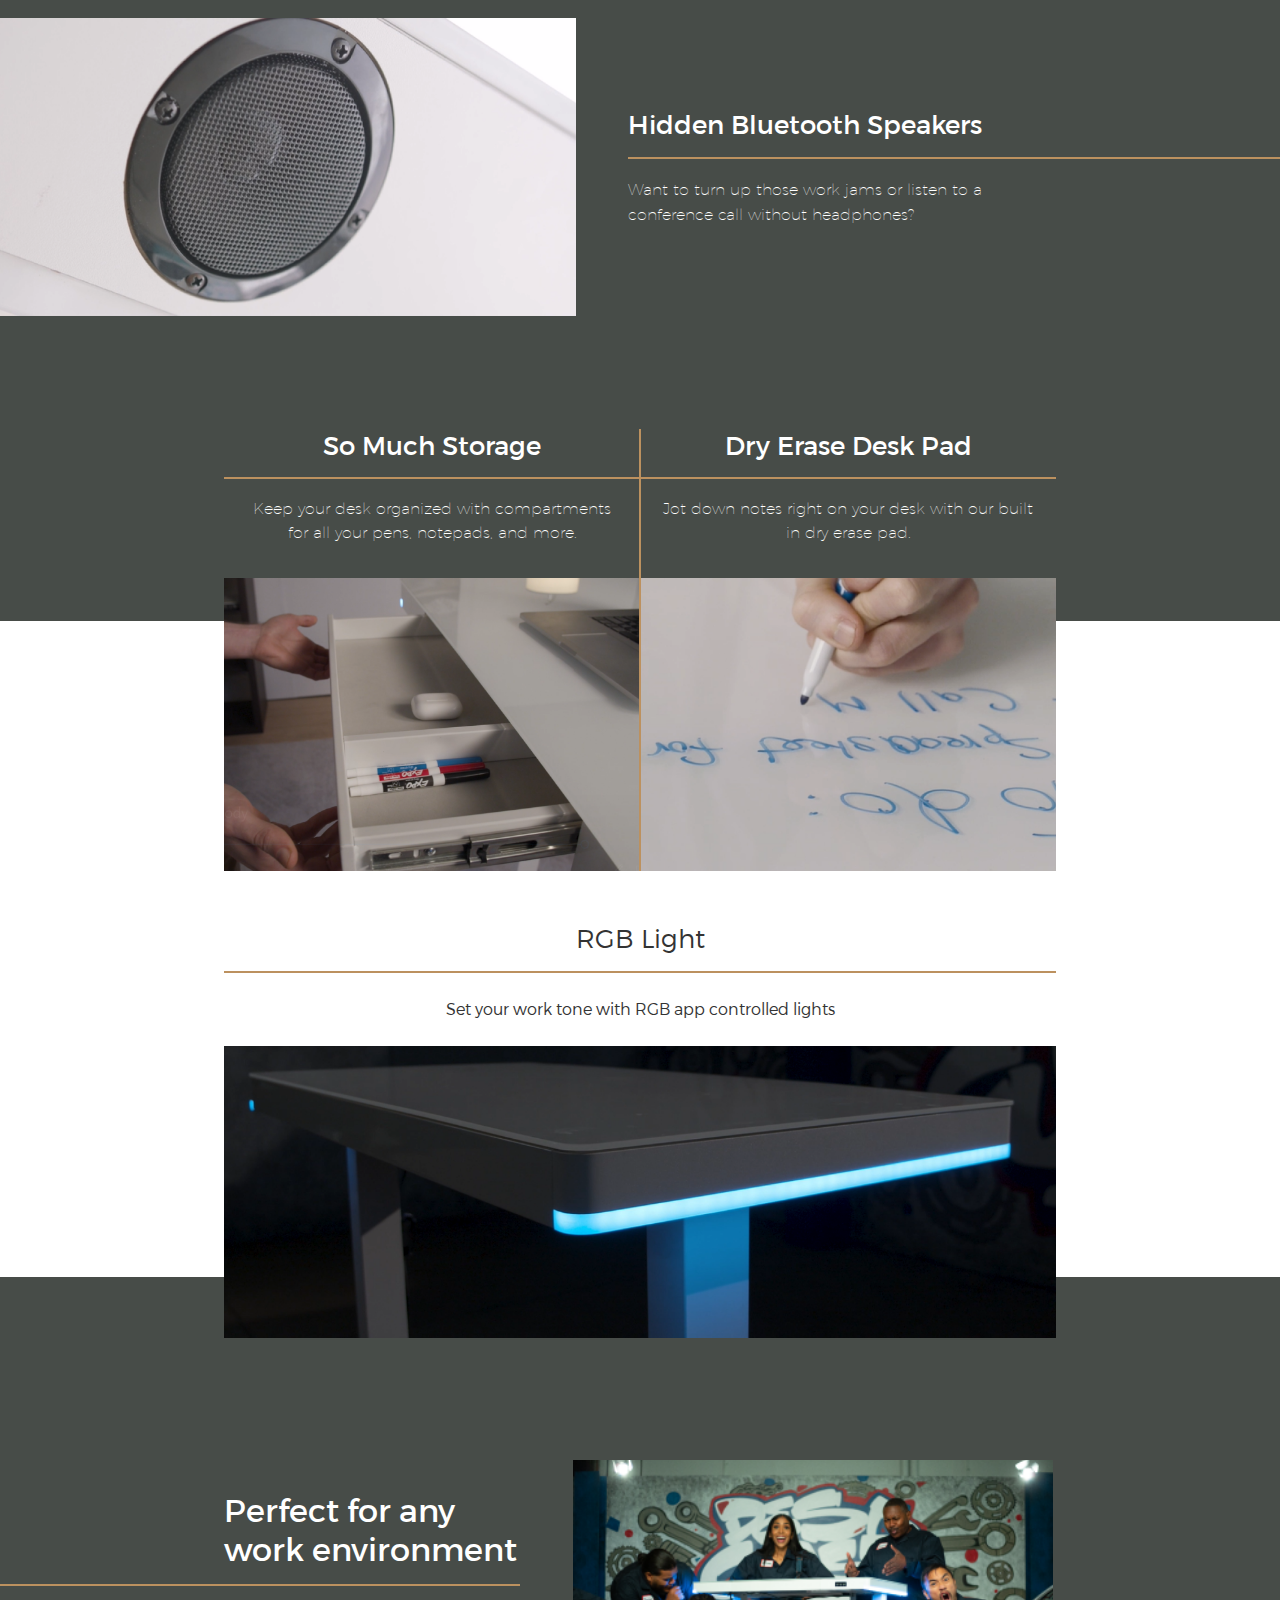
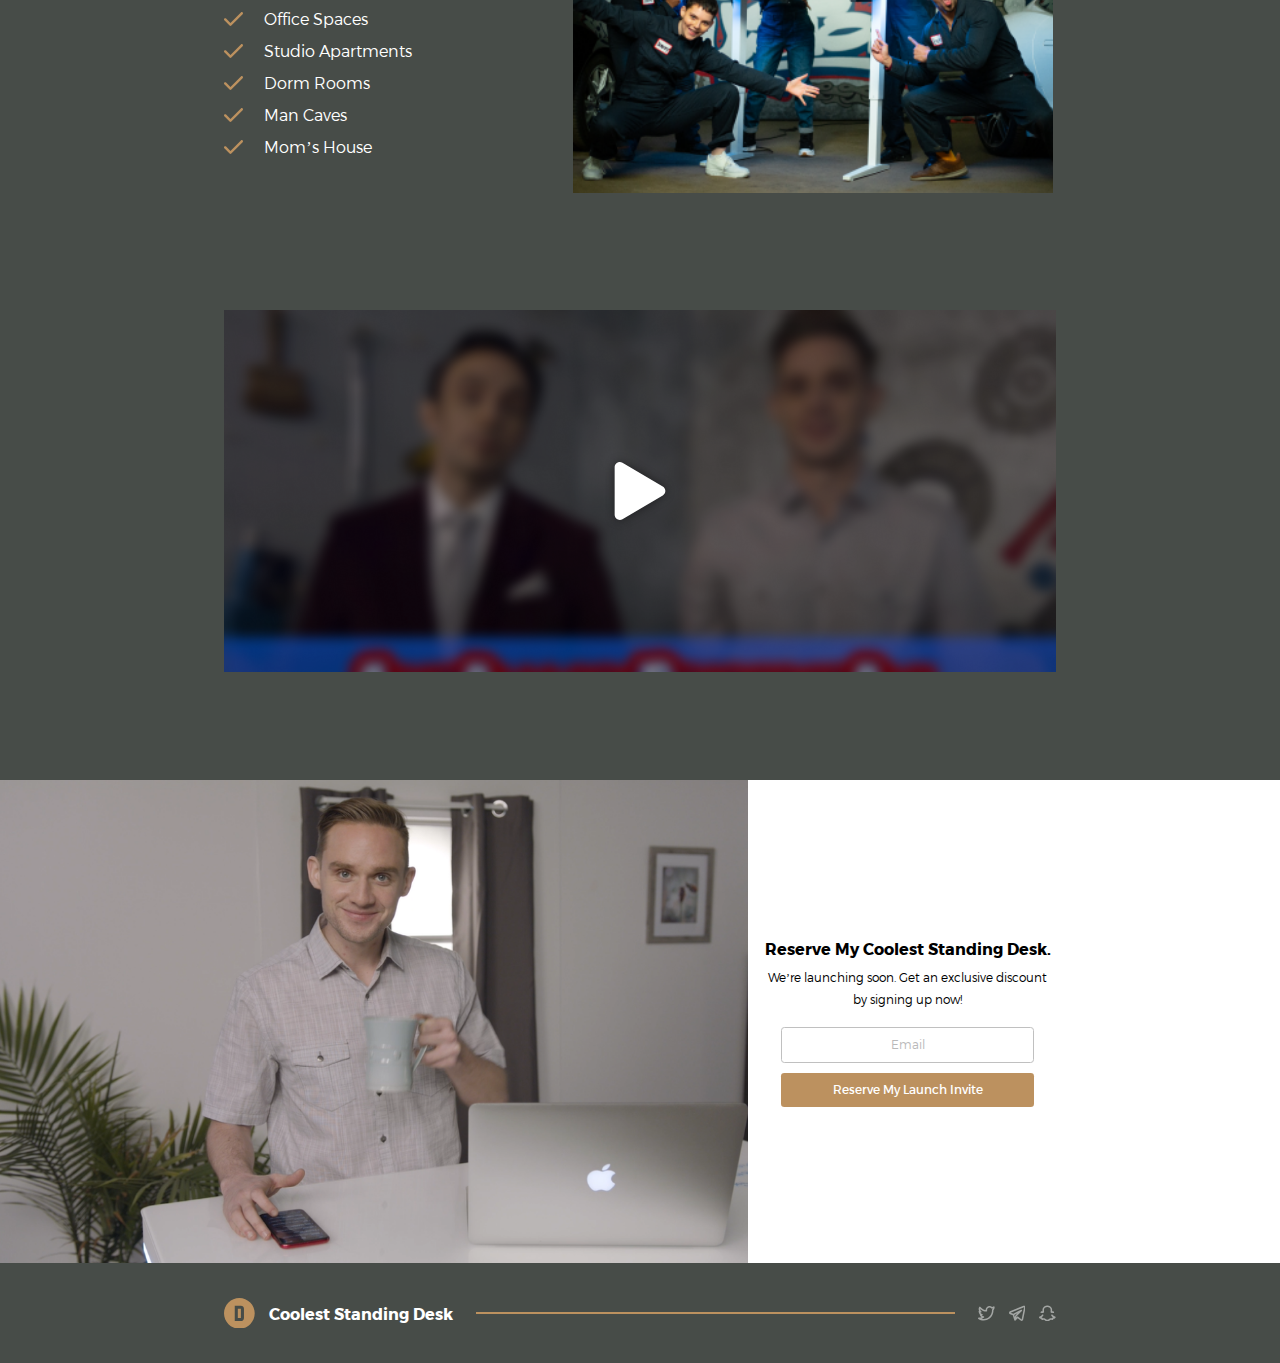
==== commit 5fdbc22d: "Design" ====
--- a/index.html
+++ b/index.html
@@ -410,4 +410,3 @@
     <script src="newskin.js"></script>
   </body>
 </html>
-f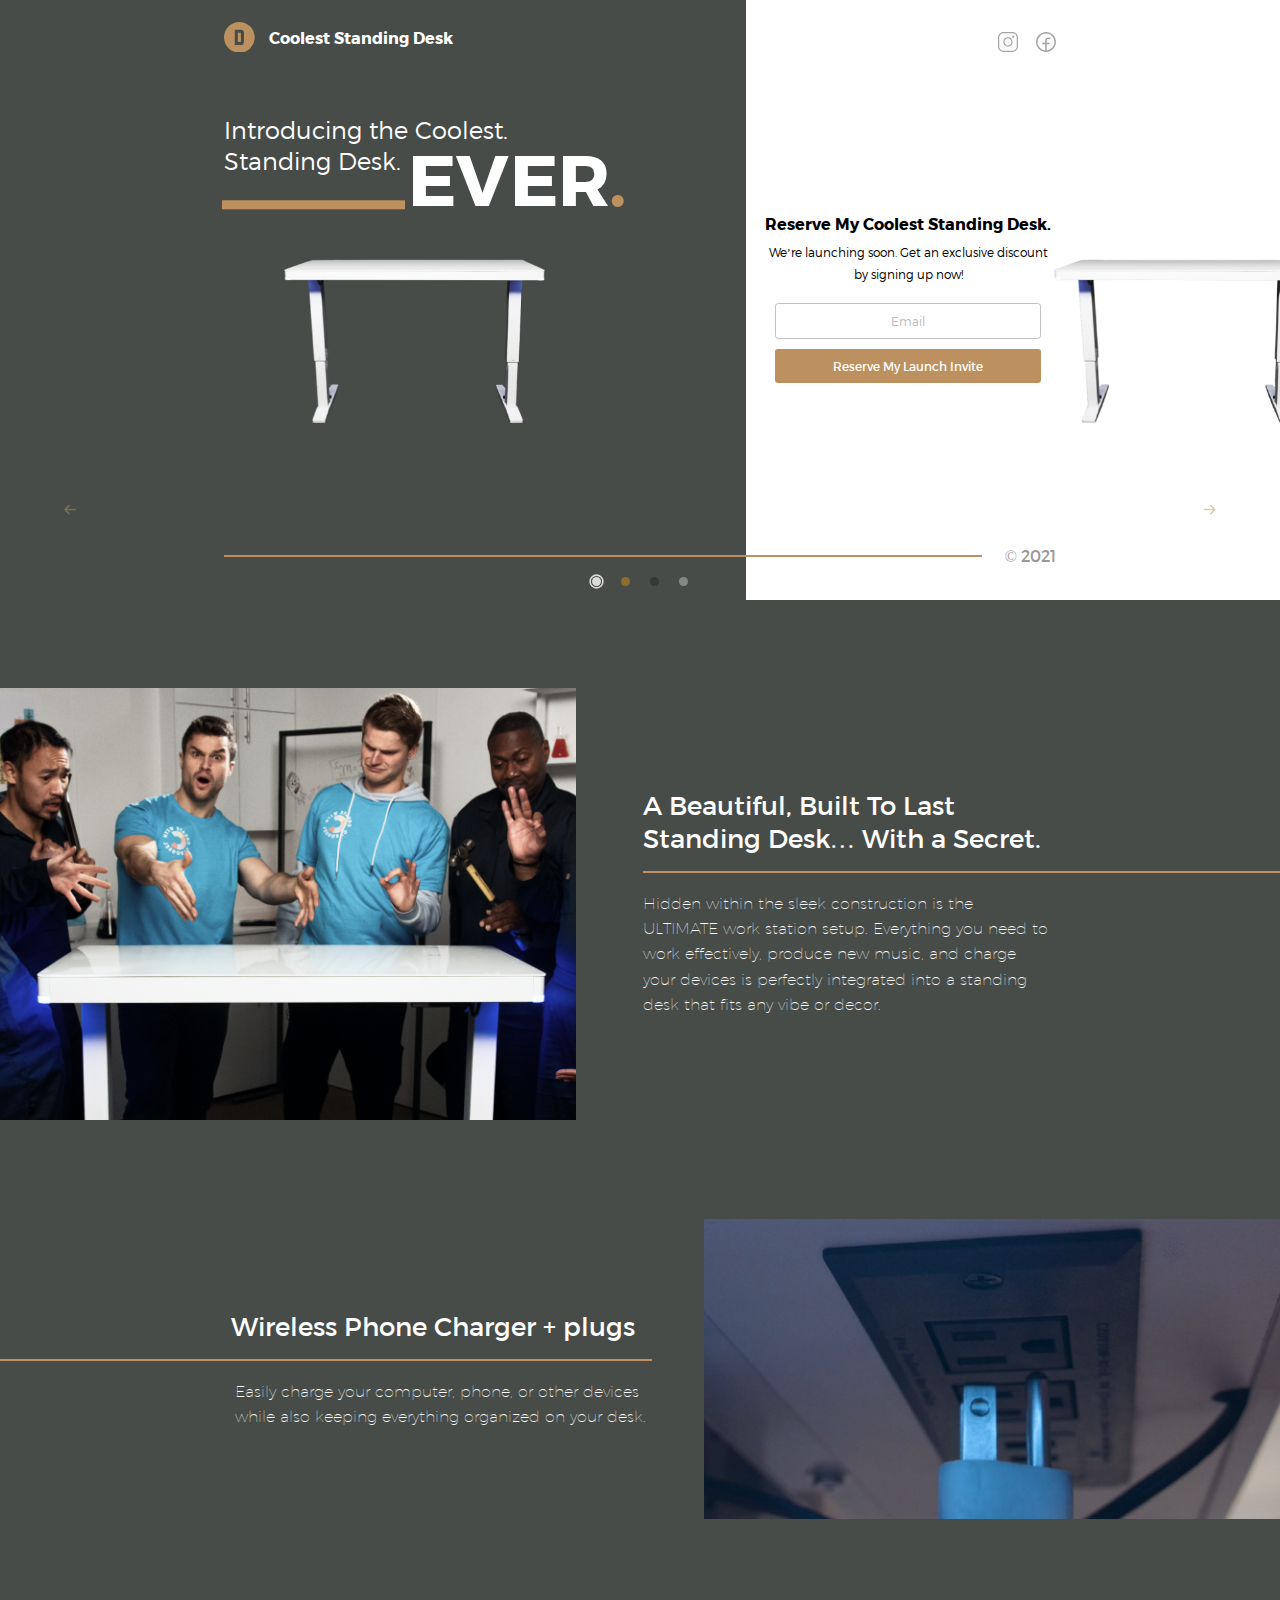
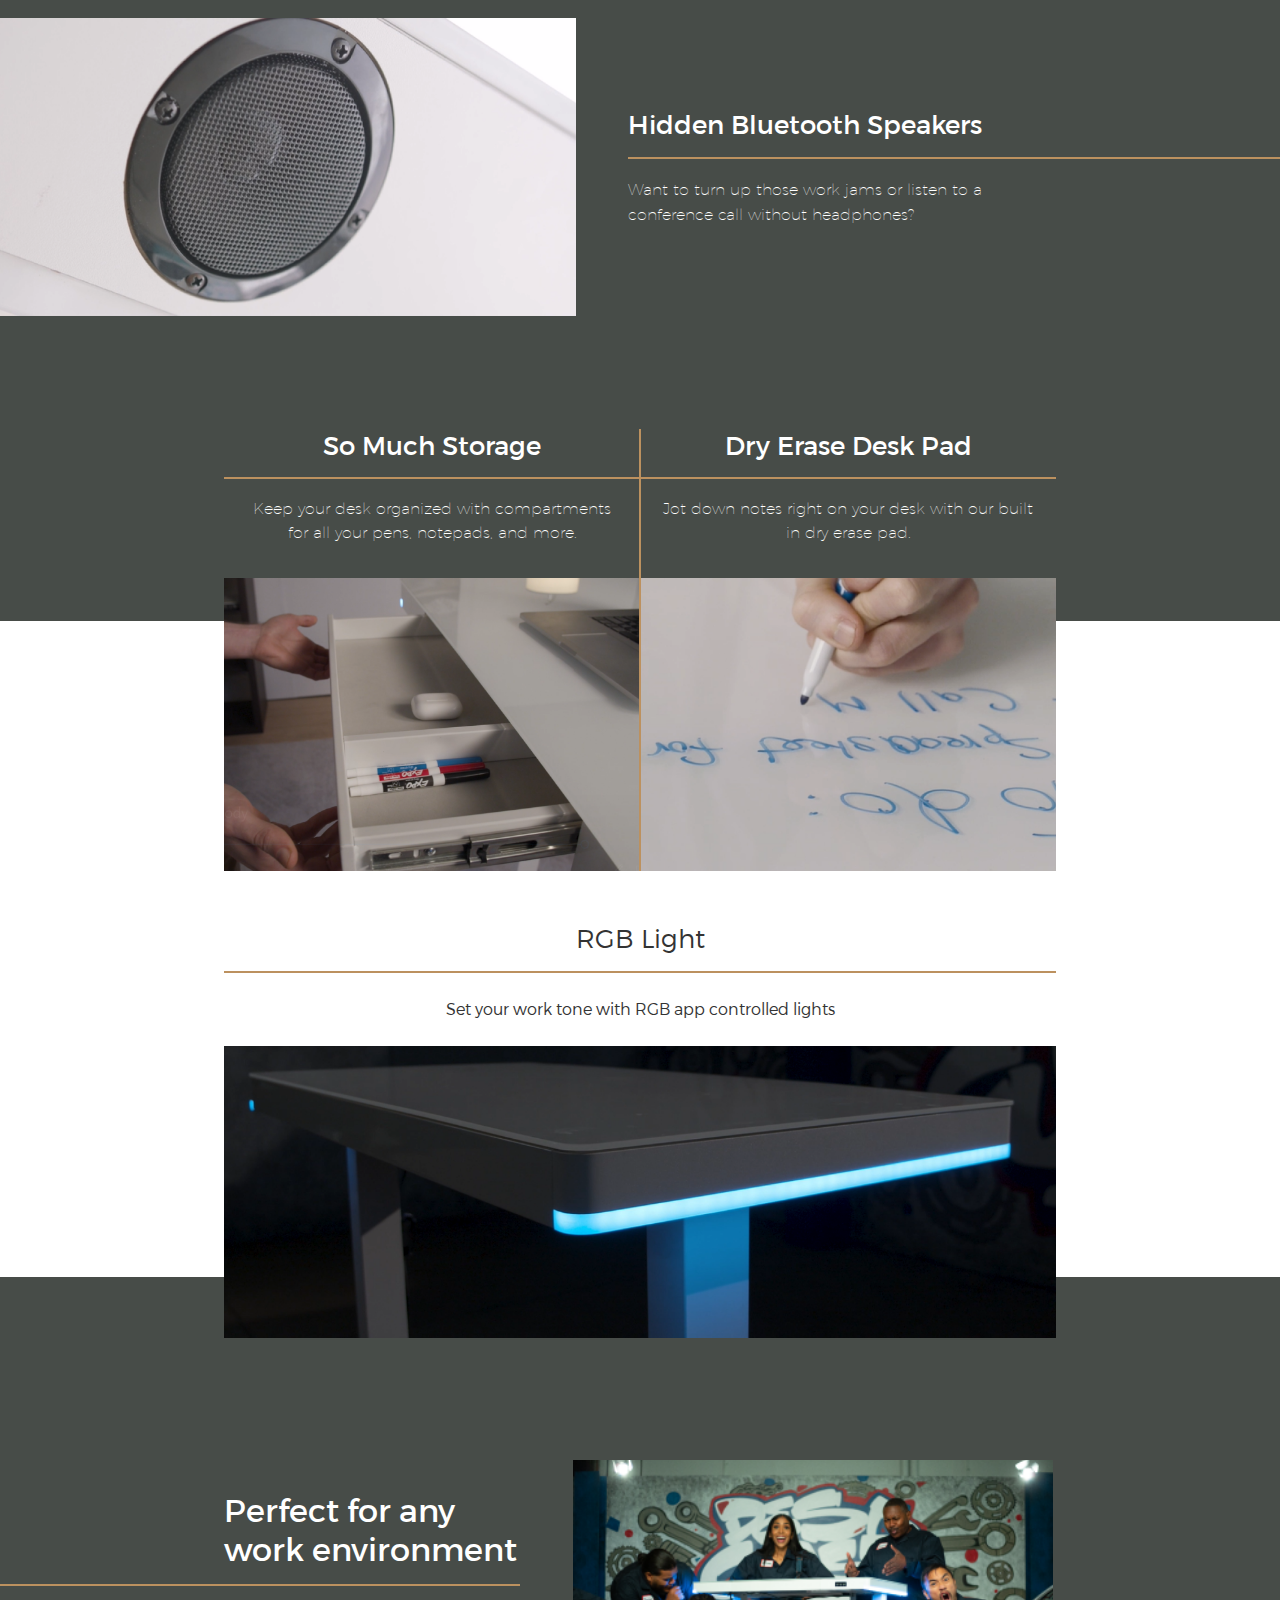
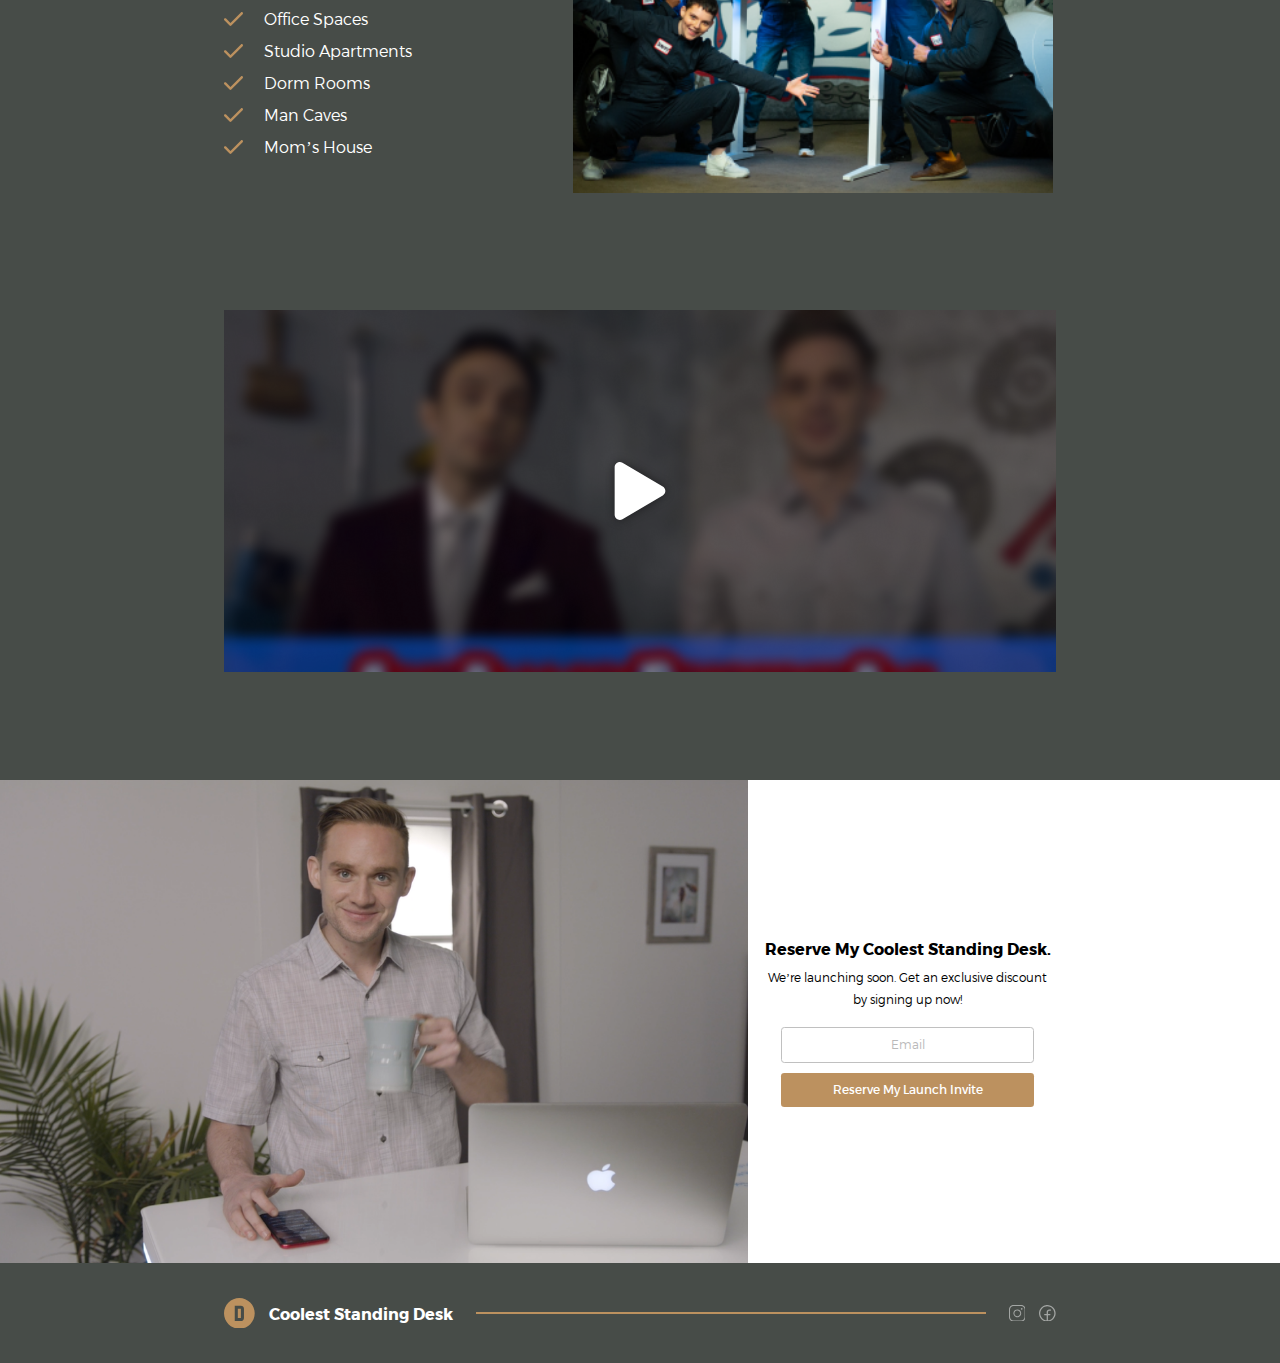
==== commit abdad1e6: "Fix icons" ====
--- a/index.html
+++ b/index.html
@@ -13,6 +13,7 @@
     <link href="https://vjs.zencdn.net/7.10.2/video-js.css" rel="stylesheet" />
     <script defer src="https://unpkg.com/swiper/swiper-bundle.min.js"></script>
     <script src="https://vjs.zencdn.net/7.10.2/video.min.js"></script>
+    <script defer src="./burger.js"></script>
     <script defer src="./script.js"></script>
     <title>Coolest Standing Desk</title>
   </head>
@@ -44,16 +45,11 @@
                 fill="none"
                 xmlns="http://www.w3.org/2000/svg"
               >
-                <g opacity="0.5">
-                  <path
-                    d="M15 6.42857C13.9405 6.42857 12.9047 6.74276 12.0237 7.33141C11.1428 7.92006 10.4561 8.75673 10.0506 9.73562C9.64518 10.7145 9.53909 11.7917 9.7458 12.8308C9.9525 13.87 10.4627 14.8246 11.2119 15.5738C11.9611 16.323 12.9157 16.8332 13.9549 17.0399C14.9941 17.2466 16.0712 17.1405 17.0501 16.7351C18.029 16.3296 18.8657 15.643 19.4543 14.762C20.043 13.881 20.3571 12.8453 20.3571 11.7857C20.3571 10.3649 19.7927 9.0023 18.7881 7.99764C17.7834 6.99298 16.4208 6.42857 15 6.42857ZM15 15C14.3643 15 13.7428 14.8115 13.2142 14.4583C12.6857 14.1051 12.2737 13.6031 12.0304 13.0158C11.7871 12.4284 11.7235 11.7821 11.8475 11.1586C11.9715 10.5351 12.2776 9.96239 12.7272 9.51287C13.1767 9.06334 13.7494 8.75721 14.3729 8.63319C14.9964 8.50916 15.6427 8.57282 16.2301 8.8161C16.8174 9.05938 17.3194 9.47136 17.6726 9.99995C18.0258 10.5285 18.2143 11.15 18.2143 11.7857C18.2134 12.6379 17.8745 13.455 17.2719 14.0576C16.6693 14.6602 15.8522 14.9991 15 15Z"
-                    fill="black"
-                  />
-                  <path
-                    d="M15 0C12.0333 0 9.13319 0.879735 6.66645 2.52796C4.19971 4.17618 2.27713 6.51886 1.14181 9.25975C0.00649925 12.0006 -0.290551 15.0166 0.288227 17.9263C0.867006 20.8361 2.29562 23.5088 4.3934 25.6066C6.49119 27.7044 9.16394 29.133 12.0736 29.7118C14.9834 30.2905 17.9994 29.9935 20.7403 28.8582C23.4811 27.7229 25.8238 25.8003 27.472 23.3335C29.1203 20.8668 30 17.9667 30 15C29.9955 11.0231 28.4137 7.21047 25.6016 4.39841C22.7895 1.58635 18.9769 0.0045372 15 0ZM8.57143 26.1182V24.6429C8.57228 23.7906 8.9112 22.9736 9.51382 22.3709C10.1164 21.7683 10.9335 21.4294 11.7857 21.4286H18.2143C19.0665 21.4294 19.8836 21.7683 20.4862 22.3709C21.0888 22.9736 21.4277 23.7906 21.4286 24.6429V26.1182C19.4777 27.2574 17.2591 27.8577 15 27.8577C12.7409 27.8577 10.5223 27.2574 8.57143 26.1182ZM23.5629 24.5636C23.5415 23.1582 22.9689 21.8175 21.9685 20.8303C20.968 19.843 19.6198 19.2884 18.2143 19.2857H11.7857C10.3802 19.2884 9.03197 19.843 8.03153 20.8303C7.03108 21.8175 6.4585 23.1582 6.43715 24.5636C4.49418 22.8287 3.124 20.5445 2.50804 18.0136C1.89208 15.4826 2.0594 12.8243 2.98783 10.3906C3.91627 7.95683 5.56203 5.8625 7.70719 4.38489C9.85235 2.90728 12.3957 2.1161 15.0005 2.1161C17.6054 2.1161 20.1487 2.90728 22.2939 4.38489C24.4391 5.8625 26.0848 7.95683 27.0132 10.3906C27.9417 12.8243 28.109 15.4826 27.493 18.0136C26.8771 20.5445 25.5058 22.8287 23.5629 24.5636Z"
-                    fill="black"
-                  />
-                </g>
+                <path
+                  opacity="0.5"
+                  d="M15 7.95918C13.6075 7.95918 12.2462 8.37212 11.0883 9.14577C9.93048 9.91943 9.02804 11.0191 8.49513 12.3056C7.96223 13.5921 7.8228 15.0078 8.09447 16.3736C8.36614 17.7394 9.03672 18.9939 10.0214 19.9786C11.0061 20.9633 12.2606 21.6339 13.6264 21.9055C14.9922 22.1772 16.4079 22.0378 17.6944 21.5049C18.9809 20.972 20.0806 20.0695 20.8542 18.9117C21.6279 17.7538 22.0408 16.3925 22.0408 15C22.0387 13.1333 21.2962 11.3437 19.9763 10.0237C18.6563 8.70376 16.8667 7.96129 15 7.95918ZM15 20.2041C13.9707 20.2041 12.9646 19.8989 12.1088 19.327C11.253 18.7552 10.5859 17.9424 10.1921 16.9915C9.79817 16.0406 9.69511 14.9942 9.89591 13.9847C10.0967 12.9752 10.5924 12.048 11.3202 11.3202C12.048 10.5924 12.9752 10.0967 13.9847 9.89591C14.9942 9.69511 16.0406 9.79817 16.9915 10.1921C17.9424 10.5859 18.7552 11.253 19.327 12.1088C19.8989 12.9646 20.2041 13.9707 20.2041 15C20.2025 16.3797 19.6537 17.7025 18.6781 18.6781C17.7025 19.6537 16.3797 20.2025 15 20.2041ZM21.7347 0H8.26531C6.07398 0.00251164 3.97313 0.874125 2.42363 2.42363C0.874125 3.97313 0.00251164 6.07398 0 8.26531V21.7347C0.00251164 23.926 0.874125 26.0269 2.42363 27.5764C3.97313 29.1259 6.07398 29.9975 8.26531 30H21.7347C23.926 29.9975 26.0269 29.1259 27.5764 27.5764C29.1259 26.0269 29.9975 23.926 30 21.7347V8.26531C29.9975 6.07398 29.1259 3.97313 27.5764 2.42363C26.0269 0.874125 23.926 0.00251164 21.7347 0ZM28.1633 21.7347C28.1614 23.4391 27.4835 25.0731 26.2783 26.2783C25.0731 27.4835 23.4391 28.1614 21.7347 28.1633H8.26531C6.56093 28.1614 4.9269 27.4835 3.72172 26.2783C2.51654 25.0731 1.83864 23.4391 1.83673 21.7347V8.26531C1.83864 6.56093 2.51654 4.9269 3.72172 3.72172C4.9269 2.51654 6.56093 1.83864 8.26531 1.83673H21.7347C23.4391 1.83864 25.0731 2.51654 26.2783 3.72172C27.4835 4.9269 28.1614 6.56093 28.1633 8.26531V21.7347ZM24.4898 7.04082C24.4898 7.34354 24.4 7.63947 24.2318 7.89118C24.0637 8.14289 23.8246 8.33907 23.5449 8.45492C23.2652 8.57077 22.9575 8.60108 22.6606 8.54202C22.3637 8.48296 22.0909 8.33718 21.8769 8.12312C21.6628 7.90906 21.517 7.63633 21.458 7.33942C21.3989 7.04251 21.4292 6.73476 21.5451 6.45508C21.6609 6.17539 21.8571 5.93634 22.1088 5.76816C22.3605 5.59997 22.6565 5.5102 22.9592 5.5102C23.365 5.51069 23.754 5.67211 24.041 5.95905C24.3279 6.24599 24.4893 6.63502 24.4898 7.04082Z"
+                  fill="white"
+                />
               </svg>
             </a>
             <a href="#" class="icon">
@@ -64,33 +60,10 @@
                 fill="none"
                 xmlns="http://www.w3.org/2000/svg"
               >
-                <g opacity="0.5">
-                  <path
-                    d="M12.2025 1.92214C14.2358 1.92029 16.2239 2.52086 17.9154 3.64789C19.6069 4.77492 20.9258 6.37777 21.7051 8.25366C22.4845 10.1296 22.6894 12.1942 22.2939 14.1864C21.8983 16.1787 20.9202 18.009 19.4831 19.4458C18.046 20.8826 16.2146 21.8614 14.2206 22.2583C12.2265 22.6552 10.1594 22.4524 8.28077 21.6756C6.40211 20.8988 4.7963 19.5828 3.6665 17.8942C2.53669 16.2056 1.93364 14.2202 1.93364 12.1892C1.94596 9.47161 3.03152 6.86871 4.95439 4.9462C6.87725 3.02369 9.482 1.93694 12.2025 1.92214ZM12.2025 0C9.78911 0 7.42987 0.714884 5.42318 2.05425C3.41648 3.39361 1.85245 5.29731 0.928868 7.52459C0.00528734 9.75187 -0.236364 12.2027 0.234474 14.5672C0.705311 16.9317 1.86749 19.1036 3.57405 20.8083C5.2806 22.5129 7.45489 23.6738 9.82195 24.1442C12.189 24.6145 14.6425 24.3731 16.8722 23.4505C19.102 22.528 21.0077 20.9656 22.3486 18.9611C23.6894 16.9566 24.4051 14.6 24.4051 12.1892C24.4051 8.95642 23.1195 5.85605 20.831 3.57013C18.5426 1.28421 15.4389 0 12.2025 0Z"
-                    fill="black"
-                  />
-                  <path
-                    d="M29.7273 28.4008L22.8094 21.4436L21.4765 22.7657L28.3944 29.7229C28.4813 29.8103 28.5846 29.8798 28.6983 29.9273C28.8121 29.9749 28.9342 29.9996 29.0575 30C29.1808 30.0004 29.303 29.9766 29.4172 29.9299C29.5313 29.8831 29.635 29.8144 29.7226 29.7276C29.8101 29.6408 29.8796 29.5376 29.9272 29.4239C29.9748 29.3103 29.9996 29.1884 30 29.0652C30.0004 28.942 29.9766 28.8199 29.9298 28.7059C29.883 28.5919 29.8142 28.4882 29.7273 28.4008Z"
-                    fill="black"
-                  />
-                </g>
-              </svg>
-            </a>
-            <a href="#" class="icon">
-              <svg
-                width="28"
-                height="32"
-                viewBox="0 0 28 32"
-                fill="none"
-                xmlns="http://www.w3.org/2000/svg"
-              >
-                <path
-                  opacity="0.5"
-                  d="M19.8874 14.5V7C19.8874 5.4087 19.2671 3.88258 18.163 2.75736C17.0589 1.63214 15.5614 1 14 1C12.4386 1 10.9411 1.63214 9.83697 2.75736C8.73287 3.88258 8.11259 5.4087 8.11259 7V14.5M2.30025 11.38C2.32985 11.0041 2.4973 10.6534 2.76924 10.3976C3.04118 10.1419 3.39766 9.99992 3.76769 10H24.2323C24.6023 9.99992 24.9588 10.1419 25.2308 10.3976C25.5027 10.6534 25.6701 11.0041 25.6997 11.38L26.9906 27.76C27.0231 28.1728 26.9714 28.588 26.8387 28.9794C26.7061 29.3708 26.4953 29.73 26.2198 30.0344C25.9442 30.3387 25.6098 30.5816 25.2376 30.7478C24.8654 30.914 24.4635 30.9999 24.0572 31H3.94284C3.53649 30.9999 3.13457 30.914 2.76238 30.7478C2.39019 30.5816 2.05579 30.3387 1.78024 30.0344C1.50469 29.73 1.29395 29.3708 1.16129 28.9794C1.02863 28.588 0.976928 28.1728 1.00944 27.76L2.30025 11.38Z"
-                  stroke="black"
-                  stroke-width="2"
-                  stroke-linecap="round"
-                  stroke-linejoin="round"
+                <path
+                  opacity="0.5"
+                  d="M30 15C30 12.0334 29.1204 9.1335 27.4723 6.66684C25.8242 4.20019 23.4818 2.2776 20.7411 1.14217C18.0004 0.00674768 14.9846 -0.290521 12.075 0.287953C9.16542 0.866428 6.49267 2.29467 4.39473 4.39208C2.29679 6.48949 0.867886 9.16188 0.288685 12.0714C-0.290517 14.9808 0.00599824 17.9967 1.14074 20.7377C2.27548 23.4786 4.19748 25.8216 6.66372 27.4702C9.12997 29.1189 12.0297 29.9993 14.9963 30H15L15.0038 29.9999C18.98 29.9944 22.7917 28.4122 25.6029 25.6003C28.4142 22.7883 29.9955 18.9762 30 15ZM16.1538 27.6392V18.4617H19.6154C19.9214 18.4617 20.2149 18.3401 20.4313 18.1237C20.6477 17.9073 20.7692 17.6139 20.7692 17.3078C20.7692 17.0018 20.6477 16.7083 20.4313 16.4919C20.2149 16.2756 19.9214 16.154 19.6154 16.154H16.1538V12.6925C16.1545 12.0806 16.3979 11.4941 16.8305 11.0614C17.2631 10.6288 17.8497 10.3855 18.4615 10.3848H20.7692C21.0753 10.3848 21.3687 10.2632 21.5851 10.0468C21.8015 9.83042 21.9231 9.53694 21.9231 9.23092C21.9231 8.9249 21.8015 8.63141 21.5851 8.41503C21.3687 8.19864 21.0753 8.07707 20.7692 8.07707H18.4615C17.2379 8.07845 16.0647 8.56515 15.1995 9.4304C14.3342 10.2957 13.8475 11.4688 13.8462 12.6925V16.154H10.3846C10.0786 16.154 9.78512 16.2756 9.56873 16.4919C9.35234 16.7083 9.23077 17.0018 9.23077 17.3078C9.23077 17.6139 9.35234 17.9073 9.56873 18.1237C9.78512 18.3401 10.0786 18.4617 10.3846 18.4617H13.8462V27.6392C10.5935 27.3423 7.58043 25.8029 5.43381 23.3411C3.28719 20.8793 2.17223 17.6848 2.32084 14.422C2.46946 11.1591 3.87022 8.07917 6.23175 5.82275C8.59328 3.56634 11.7338 2.30718 15 2.30718C18.2662 2.30718 21.4067 3.56634 23.7683 5.82275C26.1298 8.07917 27.5305 11.1591 27.6792 14.422C27.8278 17.6848 26.7128 20.8793 24.5662 23.3411C22.4196 25.8029 19.4065 27.3423 16.1538 27.6392Z"
+                  fill="white"
                 />
               </svg>
             </a>
@@ -167,53 +140,6 @@
           </div>
         </div>
         <div class="bottomLine">
-          <div class="social-icons">
-            <a href="#" class="s__icon">
-              <svg
-                width="24"
-                height="21"
-                viewBox="0 0 24 21"
-                fill="none"
-                xmlns="http://www.w3.org/2000/svg"
-              >
-                <path
-                  opacity="0.5"
-                  d="M23.9926 1.46736C23.9926 1.26936 23.9416 1.07489 23.8449 0.903715C23.7481 0.732539 23.609 0.590755 23.4418 0.492763C23.2745 0.394771 23.085 0.344065 22.8925 0.345794C22.7 0.347523 22.5114 0.401626 22.3458 0.502608C21.7072 0.893906 21.0196 1.19358 20.302 1.39332C19.2779 0.489454 17.9718 -0.005109 16.6223 3.98005e-05C15.1421 0.00186445 13.7205 0.595305 12.6576 1.65506C11.5948 2.71482 10.9739 4.15794 10.9261 5.67973C8.00744 5.20109 5.36216 3.63416 3.49474 1.27777C3.38222 1.13752 3.23859 1.02711 3.07594 0.955859C2.91329 0.884603 2.73638 0.85458 2.5601 0.868316C2.38385 0.88332 2.21381 0.942228 2.06465 1.03995C1.91549 1.13767 1.7917 1.27128 1.70397 1.42922C1.25412 2.2368 0.995779 3.14213 0.949921 4.07169C0.904064 5.00125 1.07198 5.92883 1.44005 6.7791L1.43787 6.78022C1.27208 6.88501 1.13526 7.03187 1.04053 7.2067C0.945804 7.38153 0.896354 7.57848 0.896926 7.77863C0.895176 7.9433 0.905017 8.10789 0.926372 8.2711C1.03775 9.68239 1.64577 11.0034 2.63644 11.9865C2.56921 12.1183 2.52822 12.2626 2.51586 12.411C2.5035 12.5593 2.52003 12.7086 2.56446 12.8503C2.99631 14.2348 3.91491 15.4037 5.14046 16.1282C3.89518 16.6234 2.55061 16.796 1.2252 16.6308C0.98 16.5994 0.731714 16.6546 0.521004 16.7874C0.310295 16.9201 0.149651 17.1225 0.0653842 17.3614C-0.0188831 17.6003 -0.0217793 17.8616 0.05717 18.1025C0.136119 18.3433 0.292234 18.5494 0.499947 18.687C2.77954 20.197 5.43371 20.9997 8.14508 20.9991C11.2198 21.0347 14.2197 20.0241 16.6782 18.1246C19.1368 16.225 20.9161 13.543 21.7394 10.4956C22.1244 9.16828 22.3209 7.79069 22.3229 6.40554L22.3218 6.18118C22.8913 5.54938 23.3324 4.807 23.6193 3.99756C23.9062 3.18812 24.0331 2.32791 23.9926 1.46736ZM20.3871 5.07059C20.2068 5.28959 20.1154 5.57161 20.1319 5.8581C20.1428 6.0432 20.1417 6.22942 20.1417 6.40554C20.1394 7.57578 19.9726 8.73954 19.6466 9.8607C18.9744 12.4539 17.4756 14.74 15.3903 16.3529C13.3049 17.9659 10.7536 18.8123 8.14508 18.7566C7.20839 18.7567 6.27495 18.6434 5.36404 18.4189C6.52587 18.0335 7.61216 17.4395 8.57259 16.6644C8.74969 16.5212 8.87933 16.3251 8.94369 16.103C9.00804 15.881 9.00396 15.6438 8.93201 15.4242C8.86005 15.2047 8.72375 15.0134 8.54183 14.8767C8.35991 14.74 8.1413 14.6646 7.91605 14.6609C7.00946 14.6463 6.14378 14.2703 5.50145 13.612C5.66432 13.5806 5.82609 13.5413 5.98677 13.4942C6.22237 13.4253 6.42856 13.2769 6.57214 13.0728C6.71571 12.8686 6.78831 12.6207 6.77824 12.369C6.76816 12.1173 6.676 11.8764 6.51659 11.6851C6.35719 11.4938 6.13983 11.3633 5.89952 11.3146C5.3733 11.2076 4.87814 10.9773 4.45254 10.6415C4.02695 10.3057 3.68239 9.87342 3.44567 9.37832C3.6428 9.40603 3.84119 9.42326 4.04005 9.42992C4.27636 9.43392 4.50777 9.3604 4.70073 9.22001C4.89368 9.07963 5.03816 8.87968 5.1132 8.64915C5.18523 8.41667 5.18162 8.16637 5.10289 7.9362C5.02417 7.70603 4.87464 7.50854 4.67696 7.37366C4.19702 7.04504 3.80383 6.5991 3.5326 6.07578C3.26137 5.55246 3.12059 4.96811 3.12285 4.37508C3.12285 4.30104 3.12503 4.22588 3.12939 4.15296C5.57394 6.49824 8.74481 7.88074 12.0832 8.05684C12.2518 8.06342 12.4196 8.03048 12.574 7.96051C12.7284 7.89055 12.8652 7.78539 12.9743 7.65299C13.0823 7.51977 13.1588 7.36261 13.1977 7.19385C13.2367 7.02509 13.2371 6.84933 13.1989 6.68038C13.1365 6.41251 13.1047 6.13805 13.1041 5.86259C13.1052 4.90315 13.4763 3.98335 14.1358 3.30492C14.7954 2.6265 15.6896 2.24484 16.6223 2.24365C17.1024 2.24219 17.5775 2.34312 18.0177 2.54007C18.4578 2.73701 18.8536 3.02569 19.1798 3.38789C19.3056 3.52713 19.4639 3.63094 19.6397 3.68946C19.8156 3.74797 20.003 3.75924 20.1842 3.72219C20.6323 3.63261 21.0739 3.51192 21.5061 3.36096C21.2114 3.98112 20.8348 4.55644 20.3871 5.07059Z"
-                  fill="white"
-                />
-              </svg>
-            </a>
-            <a href="#" class="s__icon">
-              <svg
-                width="23"
-                height="21"
-                viewBox="0 0 23 21"
-                fill="none"
-                xmlns="http://www.w3.org/2000/svg"
-              >
-                <path
-                  opacity="0.5"
-                  d="M22.2323 0.49492C21.9346 0.247392 21.5754 0.0851811 21.1928 0.025553C20.8102 -0.034075 20.4186 0.0111121 20.0597 0.156304L1.32301 7.71768C0.922427 7.88249 0.58144 8.16516 0.345292 8.52818C0.109143 8.89121 -0.0110031 9.31742 0.000792302 9.75028C0.0125877 10.1831 0.155768 10.6022 0.411336 10.9518C0.666904 11.3015 1.02278 11.5651 1.43175 11.7079L5.22174 13.0258L7.33369 20.0092C7.36263 20.1024 7.40451 20.1911 7.4581 20.2726C7.46647 20.2851 7.47797 20.2935 7.48633 20.3071C7.54795 20.3928 7.62234 20.4686 7.70694 20.5318C7.73055 20.5503 7.75497 20.5677 7.78012 20.584C7.87915 20.6497 7.98881 20.6978 8.10423 20.7262L8.11782 20.7272L8.1241 20.7304C8.19397 20.7444 8.26507 20.7514 8.33634 20.7513L8.35516 20.7481C8.46223 20.7463 8.56839 20.728 8.66986 20.6938C8.6939 20.6854 8.71377 20.6729 8.73677 20.6624C8.81267 20.6313 8.88462 20.5913 8.9511 20.5433C9.00406 20.4983 9.05703 20.4534 9.11002 20.4085L11.935 17.2909L16.1484 20.5537C16.5193 20.8425 16.9758 20.9995 17.4459 21C17.9386 20.9994 18.4161 20.8295 18.7984 20.5188C19.1806 20.208 19.4443 19.7754 19.5453 19.2933L22.9568 2.55379C23.034 2.17719 23.0073 1.78671 22.8797 1.42408C22.7521 1.06145 22.5283 0.740287 22.2323 0.49492ZM8.75036 13.3581C8.60557 13.5026 8.50664 13.6866 8.46598 13.887L8.14187 15.4588L7.32219 12.7488L11.5722 10.5363L8.75036 13.3581ZM17.4302 18.9014L12.4504 15.045C12.2421 14.8842 11.9808 14.8079 11.7186 14.8311C11.4565 14.8544 11.2127 14.9755 11.0359 15.1704L10.1304 16.1684L10.4504 14.6144L17.8558 7.21185C18.0315 7.03514 18.1382 6.80149 18.1568 6.55303C18.1754 6.30457 18.1046 6.05765 17.9571 5.85679C17.8097 5.65592 17.5953 5.51432 17.3526 5.45751C17.1099 5.40071 16.8549 5.43244 16.6336 5.54699L6.00588 11.0777L2.11133 9.65323L20.9087 2.13783L17.4302 18.9014Z"
-                  fill="white"
-                />
-              </svg>
-            </a>
-            <a href="#" class="s__icon">
-              <svg
-                width="22"
-                height="21"
-                viewBox="0 0 22 21"
-                fill="none"
-                xmlns="http://www.w3.org/2000/svg"
-              >
-                <path
-                  opacity="0.5"
-                  d="M20.9601 14.6122C20.3428 14.4685 19.7608 14.202 19.2487 13.8287C18.7366 13.4554 18.3048 12.9829 17.9791 12.4392C17.8305 12.2195 17.6006 12.0678 17.3401 12.0176C17.0796 11.9673 16.8099 12.0226 16.5901 12.1712C16.3704 12.3199 16.2187 12.5497 16.1685 12.8102C16.1182 13.0707 16.1735 13.3405 16.3221 13.5602C16.9417 14.5057 17.7622 15.303 18.7251 15.8951C18.5901 15.9201 18.4441 15.9451 18.2831 15.9701C17.9987 16.0307 17.741 16.1804 17.5475 16.3975C17.354 16.6145 17.2348 16.8876 17.2071 17.1771C16.5407 17.0635 15.86 17.0621 15.1931 17.1731C14.4738 17.3318 13.8027 17.6595 13.2352 18.1291C12.6511 18.6465 11.9101 18.9529 11.1312 18.9991H10.8712C10.0913 18.9527 9.34961 18.6456 8.76521 18.1271C8.20573 17.6633 7.5449 17.3379 6.83623 17.1771C6.16035 17.0695 5.47159 17.0712 4.79625 17.1821C4.7699 16.894 4.65291 16.6218 4.4621 16.4044C4.27128 16.187 4.01647 16.0356 3.73426 15.9721C3.58884 15.9497 3.44382 15.9246 3.29927 15.8971C3.97901 15.504 4.58617 14.9969 5.09425 14.3982C5.32878 14.1263 5.54112 13.836 5.72924 13.5302C5.8698 13.3053 5.91527 13.0338 5.85563 12.7754C5.79599 12.5169 5.63614 12.2928 5.41124 12.1522C5.18634 12.0117 4.91481 11.9662 4.65639 12.0259C4.39797 12.0855 4.17382 12.2453 4.03326 12.4702C3.90011 12.6869 3.75033 12.8928 3.58526 13.0862C2.94606 13.8864 2.03953 14.4289 1.03229 14.6142C0.739883 14.6605 0.474193 14.8113 0.284443 15.0386C0.0946924 15.2658 -0.00625573 15.5542 0.000300401 15.8501C-9.23487e-05 16.034 0.0391303 16.2158 0.115299 16.3831C0.431296 17.0991 1.27129 17.5511 2.90027 17.8571L2.93027 17.9871C2.96027 18.1051 2.98827 18.2261 3.02327 18.3351C3.10004 18.6127 3.26763 18.8567 3.49927 19.028C3.73092 19.1993 4.01327 19.288 4.30125 19.28C4.50497 19.2749 4.70737 19.2457 4.90425 19.193C5.42706 19.0871 5.96416 19.0716 6.49223 19.147C6.90661 19.27 7.28964 19.4807 7.61522 19.765C8.53461 20.5239 9.6788 20.958 10.8702 21H11.1312C12.3302 20.9561 13.4811 20.5174 14.4051 19.752C14.7321 19.4671 15.1185 19.2587 15.5361 19.142C15.7422 19.106 15.951 19.0886 16.1601 19.09C16.4814 19.0893 16.8018 19.1249 17.1151 19.196C17.3184 19.2342 17.5244 19.2556 17.7311 19.26C18.012 19.2676 18.2872 19.1808 18.5129 19.0135C18.7386 18.8462 18.9017 18.608 18.9761 18.3371C19.0141 18.2151 19.0431 18.0971 19.0701 17.9821L19.1021 17.8581C20.7261 17.5531 21.5691 17.1041 21.8691 16.4181C21.9453 16.2691 21.9886 16.1054 21.9961 15.9381C22.0208 15.6275 21.9281 15.319 21.7363 15.0734C21.5444 14.8279 21.2674 14.6633 20.9601 14.6122ZM2.81027 10.1463C3.01489 10.1851 3.2265 10.1593 3.41585 10.0726C3.6052 9.98594 3.76294 9.84255 3.86726 9.66231C4.26351 9.86403 4.6981 9.97924 5.14224 10.0003C5.61305 10.0064 6.06739 9.8272 6.40723 9.50131C6.51494 9.40107 6.59919 9.27829 6.65398 9.14174C6.70878 9.00518 6.73276 8.85822 6.72423 8.71134L6.68823 8.10935C6.5244 6.92272 6.57726 5.71621 6.84423 4.54845C7.18173 3.78131 7.73802 3.13077 8.44347 2.67827C9.14892 2.22576 9.97218 1.9914 10.8102 2.00452L11.1982 2.00052C12.0354 1.98936 12.8574 2.22494 13.5616 2.67787C14.2658 3.13079 14.8211 3.78102 15.1581 4.54745C15.4251 5.71622 15.478 6.92372 15.3141 8.11135L15.3041 8.27435L15.2771 8.71834C15.2716 8.86265 15.2965 9.00652 15.3502 9.14057C15.404 9.27461 15.4854 9.39583 15.5891 9.49631C15.9257 9.82089 16.3756 10.0014 16.8431 9.9993C17.277 9.96146 17.6989 9.83737 18.0841 9.63431C18.1622 9.81218 18.2904 9.96346 18.4531 10.0697C18.6158 10.1758 18.8058 10.2324 19.0001 10.2323H19.0181C19.2831 10.2276 19.5355 10.1178 19.7196 9.92708C19.9038 9.73638 20.0046 9.48037 20.0001 9.21532C19.9741 8.8815 19.8466 8.56361 19.6348 8.30427C19.423 8.04493 19.137 7.85654 18.8151 7.76436C18.5805 7.66811 18.3292 7.61944 18.0756 7.62115C17.8221 7.62287 17.5714 7.67495 17.3381 7.77436C17.5135 6.41731 17.3927 5.03838 16.9841 3.73247C16.4919 2.60954 15.6796 1.65662 14.6487 0.992854C13.6178 0.329093 12.4142 -0.0160518 11.1882 0.000573547L10.7952 0.00457351C9.57226 -0.0102942 8.37207 0.335575 7.34461 0.998958C6.31715 1.66234 5.50799 2.61381 5.01825 3.73447C4.60637 5.05762 4.48628 6.45433 4.66625 7.82836L4.55525 7.77636C4.31085 7.67758 4.04863 7.63049 3.78513 7.63805C3.52163 7.64561 3.26254 7.70766 3.02421 7.8203C2.78587 7.93294 2.57345 8.09372 2.40032 8.2925C2.22719 8.49129 2.09711 8.72378 2.01828 8.97533C1.9687 9.2357 2.02431 9.50512 2.17293 9.72459C2.32156 9.94405 2.55109 10.0957 2.81127 10.1463H2.81027Z"
-                  fill="white"
-                />
-              </svg>
-            </a>
-          </div>
           <hr noshade />
           <span>© 2021</span>
         </div>
@@ -315,9 +241,7 @@
           ></video>
           <div class="psevdo-play">
             <div class="play-container">
-              <img
-                src="./prepare/psevdo-play.svg"
-              />
+              <img src="./prepare/psevdo-play.svg" />
             </div>
           </div>
         </div>
@@ -358,45 +282,30 @@
           <div class="social-icons">
             <a href="#" class="s__icon">
               <svg
-                width="24"
-                height="21"
-                viewBox="0 0 24 21"
-                fill="none"
-                xmlns="http://www.w3.org/2000/svg"
-              >
-                <path
-                  opacity="0.5"
-                  d="M23.9926 1.46736C23.9926 1.26936 23.9416 1.07489 23.8449 0.903715C23.7481 0.732539 23.609 0.590755 23.4418 0.492763C23.2745 0.394771 23.085 0.344065 22.8925 0.345794C22.7 0.347523 22.5114 0.401626 22.3458 0.502608C21.7072 0.893906 21.0196 1.19358 20.302 1.39332C19.2779 0.489454 17.9718 -0.005109 16.6223 3.98005e-05C15.1421 0.00186445 13.7205 0.595305 12.6576 1.65506C11.5948 2.71482 10.9739 4.15794 10.9261 5.67973C8.00744 5.20109 5.36216 3.63416 3.49474 1.27777C3.38222 1.13752 3.23859 1.02711 3.07594 0.955859C2.91329 0.884603 2.73638 0.85458 2.5601 0.868316C2.38385 0.88332 2.21381 0.942228 2.06465 1.03995C1.91549 1.13767 1.7917 1.27128 1.70397 1.42922C1.25412 2.2368 0.995779 3.14213 0.949921 4.07169C0.904064 5.00125 1.07198 5.92883 1.44005 6.7791L1.43787 6.78022C1.27208 6.88501 1.13526 7.03187 1.04053 7.2067C0.945804 7.38153 0.896354 7.57848 0.896926 7.77863C0.895176 7.9433 0.905017 8.10789 0.926372 8.2711C1.03775 9.68239 1.64577 11.0034 2.63644 11.9865C2.56921 12.1183 2.52822 12.2626 2.51586 12.411C2.5035 12.5593 2.52003 12.7086 2.56446 12.8503C2.99631 14.2348 3.91491 15.4037 5.14046 16.1282C3.89518 16.6234 2.55061 16.796 1.2252 16.6308C0.98 16.5994 0.731714 16.6546 0.521004 16.7874C0.310295 16.9201 0.149651 17.1225 0.0653842 17.3614C-0.0188831 17.6003 -0.0217793 17.8616 0.05717 18.1025C0.136119 18.3433 0.292234 18.5494 0.499947 18.687C2.77954 20.197 5.43371 20.9997 8.14508 20.9991C11.2198 21.0347 14.2197 20.0241 16.6782 18.1246C19.1368 16.225 20.9161 13.543 21.7394 10.4956C22.1244 9.16828 22.3209 7.79069 22.3229 6.40554L22.3218 6.18118C22.8913 5.54938 23.3324 4.807 23.6193 3.99756C23.9062 3.18812 24.0331 2.32791 23.9926 1.46736ZM20.3871 5.07059C20.2068 5.28959 20.1154 5.57161 20.1319 5.8581C20.1428 6.0432 20.1417 6.22942 20.1417 6.40554C20.1394 7.57578 19.9726 8.73954 19.6466 9.8607C18.9744 12.4539 17.4756 14.74 15.3903 16.3529C13.3049 17.9659 10.7536 18.8123 8.14508 18.7566C7.20839 18.7567 6.27495 18.6434 5.36404 18.4189C6.52587 18.0335 7.61216 17.4395 8.57259 16.6644C8.74969 16.5212 8.87933 16.3251 8.94369 16.103C9.00804 15.881 9.00396 15.6438 8.93201 15.4242C8.86005 15.2047 8.72375 15.0134 8.54183 14.8767C8.35991 14.74 8.1413 14.6646 7.91605 14.6609C7.00946 14.6463 6.14378 14.2703 5.50145 13.612C5.66432 13.5806 5.82609 13.5413 5.98677 13.4942C6.22237 13.4253 6.42856 13.2769 6.57214 13.0728C6.71571 12.8686 6.78831 12.6207 6.77824 12.369C6.76816 12.1173 6.676 11.8764 6.51659 11.6851C6.35719 11.4938 6.13983 11.3633 5.89952 11.3146C5.3733 11.2076 4.87814 10.9773 4.45254 10.6415C4.02695 10.3057 3.68239 9.87342 3.44567 9.37832C3.6428 9.40603 3.84119 9.42326 4.04005 9.42992C4.27636 9.43392 4.50777 9.3604 4.70073 9.22001C4.89368 9.07963 5.03816 8.87968 5.1132 8.64915C5.18523 8.41667 5.18162 8.16637 5.10289 7.9362C5.02417 7.70603 4.87464 7.50854 4.67696 7.37366C4.19702 7.04504 3.80383 6.5991 3.5326 6.07578C3.26137 5.55246 3.12059 4.96811 3.12285 4.37508C3.12285 4.30104 3.12503 4.22588 3.12939 4.15296C5.57394 6.49824 8.74481 7.88074 12.0832 8.05684C12.2518 8.06342 12.4196 8.03048 12.574 7.96051C12.7284 7.89055 12.8652 7.78539 12.9743 7.65299C13.0823 7.51977 13.1588 7.36261 13.1977 7.19385C13.2367 7.02509 13.2371 6.84933 13.1989 6.68038C13.1365 6.41251 13.1047 6.13805 13.1041 5.86259C13.1052 4.90315 13.4763 3.98335 14.1358 3.30492C14.7954 2.6265 15.6896 2.24484 16.6223 2.24365C17.1024 2.24219 17.5775 2.34312 18.0177 2.54007C18.4578 2.73701 18.8536 3.02569 19.1798 3.38789C19.3056 3.52713 19.4639 3.63094 19.6397 3.68946C19.8156 3.74797 20.003 3.75924 20.1842 3.72219C20.6323 3.63261 21.0739 3.51192 21.5061 3.36096C21.2114 3.98112 20.8348 4.55644 20.3871 5.07059Z"
+                width="30"
+                height="30"
+                viewBox="0 0 30 30"
+                fill="none"
+                xmlns="http://www.w3.org/2000/svg"
+              >
+                <path
+                  opacity="0.5"
+                  d="M15 7.95918C13.6075 7.95918 12.2462 8.37212 11.0883 9.14577C9.93048 9.91943 9.02804 11.0191 8.49513 12.3056C7.96223 13.5921 7.8228 15.0078 8.09447 16.3736C8.36614 17.7394 9.03672 18.9939 10.0214 19.9786C11.0061 20.9633 12.2606 21.6339 13.6264 21.9055C14.9922 22.1772 16.4079 22.0378 17.6944 21.5049C18.9809 20.972 20.0806 20.0695 20.8542 18.9117C21.6279 17.7538 22.0408 16.3925 22.0408 15C22.0387 13.1333 21.2962 11.3437 19.9763 10.0237C18.6563 8.70376 16.8667 7.96129 15 7.95918ZM15 20.2041C13.9707 20.2041 12.9646 19.8989 12.1088 19.327C11.253 18.7552 10.5859 17.9424 10.1921 16.9915C9.79817 16.0406 9.69511 14.9942 9.89591 13.9847C10.0967 12.9752 10.5924 12.048 11.3202 11.3202C12.048 10.5924 12.9752 10.0967 13.9847 9.89591C14.9942 9.69511 16.0406 9.79817 16.9915 10.1921C17.9424 10.5859 18.7552 11.253 19.327 12.1088C19.8989 12.9646 20.2041 13.9707 20.2041 15C20.2025 16.3797 19.6537 17.7025 18.6781 18.6781C17.7025 19.6537 16.3797 20.2025 15 20.2041ZM21.7347 0H8.26531C6.07398 0.00251164 3.97313 0.874125 2.42363 2.42363C0.874125 3.97313 0.00251164 6.07398 0 8.26531V21.7347C0.00251164 23.926 0.874125 26.0269 2.42363 27.5764C3.97313 29.1259 6.07398 29.9975 8.26531 30H21.7347C23.926 29.9975 26.0269 29.1259 27.5764 27.5764C29.1259 26.0269 29.9975 23.926 30 21.7347V8.26531C29.9975 6.07398 29.1259 3.97313 27.5764 2.42363C26.0269 0.874125 23.926 0.00251164 21.7347 0ZM28.1633 21.7347C28.1614 23.4391 27.4835 25.0731 26.2783 26.2783C25.0731 27.4835 23.4391 28.1614 21.7347 28.1633H8.26531C6.56093 28.1614 4.9269 27.4835 3.72172 26.2783C2.51654 25.0731 1.83864 23.4391 1.83673 21.7347V8.26531C1.83864 6.56093 2.51654 4.9269 3.72172 3.72172C4.9269 2.51654 6.56093 1.83864 8.26531 1.83673H21.7347C23.4391 1.83864 25.0731 2.51654 26.2783 3.72172C27.4835 4.9269 28.1614 6.56093 28.1633 8.26531V21.7347ZM24.4898 7.04082C24.4898 7.34354 24.4 7.63947 24.2318 7.89118C24.0637 8.14289 23.8246 8.33907 23.5449 8.45492C23.2652 8.57077 22.9575 8.60108 22.6606 8.54202C22.3637 8.48296 22.0909 8.33718 21.8769 8.12312C21.6628 7.90906 21.517 7.63633 21.458 7.33942C21.3989 7.04251 21.4292 6.73476 21.5451 6.45508C21.6609 6.17539 21.8571 5.93634 22.1088 5.76816C22.3605 5.59997 22.6565 5.5102 22.9592 5.5102C23.365 5.51069 23.754 5.67211 24.041 5.95905C24.3279 6.24599 24.4893 6.63502 24.4898 7.04082Z"
                   fill="white"
                 />
               </svg>
             </a>
             <a href="#" class="s__icon">
               <svg
-                width="23"
-                height="21"
-                viewBox="0 0 23 21"
-                fill="none"
-                xmlns="http://www.w3.org/2000/svg"
-              >
-                <path
-                  opacity="0.5"
-                  d="M22.2323 0.49492C21.9346 0.247392 21.5754 0.0851811 21.1928 0.025553C20.8102 -0.034075 20.4186 0.0111121 20.0597 0.156304L1.32301 7.71768C0.922427 7.88249 0.58144 8.16516 0.345292 8.52818C0.109143 8.89121 -0.0110031 9.31742 0.000792302 9.75028C0.0125877 10.1831 0.155768 10.6022 0.411336 10.9518C0.666904 11.3015 1.02278 11.5651 1.43175 11.7079L5.22174 13.0258L7.33369 20.0092C7.36263 20.1024 7.40451 20.1911 7.4581 20.2726C7.46647 20.2851 7.47797 20.2935 7.48633 20.3071C7.54795 20.3928 7.62234 20.4686 7.70694 20.5318C7.73055 20.5503 7.75497 20.5677 7.78012 20.584C7.87915 20.6497 7.98881 20.6978 8.10423 20.7262L8.11782 20.7272L8.1241 20.7304C8.19397 20.7444 8.26507 20.7514 8.33634 20.7513L8.35516 20.7481C8.46223 20.7463 8.56839 20.728 8.66986 20.6938C8.6939 20.6854 8.71377 20.6729 8.73677 20.6624C8.81267 20.6313 8.88462 20.5913 8.9511 20.5433C9.00406 20.4983 9.05703 20.4534 9.11002 20.4085L11.935 17.2909L16.1484 20.5537C16.5193 20.8425 16.9758 20.9995 17.4459 21C17.9386 20.9994 18.4161 20.8295 18.7984 20.5188C19.1806 20.208 19.4443 19.7754 19.5453 19.2933L22.9568 2.55379C23.034 2.17719 23.0073 1.78671 22.8797 1.42408C22.7521 1.06145 22.5283 0.740287 22.2323 0.49492ZM8.75036 13.3581C8.60557 13.5026 8.50664 13.6866 8.46598 13.887L8.14187 15.4588L7.32219 12.7488L11.5722 10.5363L8.75036 13.3581ZM17.4302 18.9014L12.4504 15.045C12.2421 14.8842 11.9808 14.8079 11.7186 14.8311C11.4565 14.8544 11.2127 14.9755 11.0359 15.1704L10.1304 16.1684L10.4504 14.6144L17.8558 7.21185C18.0315 7.03514 18.1382 6.80149 18.1568 6.55303C18.1754 6.30457 18.1046 6.05765 17.9571 5.85679C17.8097 5.65592 17.5953 5.51432 17.3526 5.45751C17.1099 5.40071 16.8549 5.43244 16.6336 5.54699L6.00588 11.0777L2.11133 9.65323L20.9087 2.13783L17.4302 18.9014Z"
-                  fill="white"
-                />
-              </svg>
-            </a>
-            <a href="#" class="s__icon">
-              <svg
-                width="22"
-                height="21"
-                viewBox="0 0 22 21"
-                fill="none"
-                xmlns="http://www.w3.org/2000/svg"
-              >
-                <path
-                  opacity="0.5"
-                  d="M20.9601 14.6122C20.3428 14.4685 19.7608 14.202 19.2487 13.8287C18.7366 13.4554 18.3048 12.9829 17.9791 12.4392C17.8305 12.2195 17.6006 12.0678 17.3401 12.0176C17.0796 11.9673 16.8099 12.0226 16.5901 12.1712C16.3704 12.3199 16.2187 12.5497 16.1685 12.8102C16.1182 13.0707 16.1735 13.3405 16.3221 13.5602C16.9417 14.5057 17.7622 15.303 18.7251 15.8951C18.5901 15.9201 18.4441 15.9451 18.2831 15.9701C17.9987 16.0307 17.741 16.1804 17.5475 16.3975C17.354 16.6145 17.2348 16.8876 17.2071 17.1771C16.5407 17.0635 15.86 17.0621 15.1931 17.1731C14.4738 17.3318 13.8027 17.6595 13.2352 18.1291C12.6511 18.6465 11.9101 18.9529 11.1312 18.9991H10.8712C10.0913 18.9527 9.34961 18.6456 8.76521 18.1271C8.20573 17.6633 7.5449 17.3379 6.83623 17.1771C6.16035 17.0695 5.47159 17.0712 4.79625 17.1821C4.7699 16.894 4.65291 16.6218 4.4621 16.4044C4.27128 16.187 4.01647 16.0356 3.73426 15.9721C3.58884 15.9497 3.44382 15.9246 3.29927 15.8971C3.97901 15.504 4.58617 14.9969 5.09425 14.3982C5.32878 14.1263 5.54112 13.836 5.72924 13.5302C5.8698 13.3053 5.91527 13.0338 5.85563 12.7754C5.79599 12.5169 5.63614 12.2928 5.41124 12.1522C5.18634 12.0117 4.91481 11.9662 4.65639 12.0259C4.39797 12.0855 4.17382 12.2453 4.03326 12.4702C3.90011 12.6869 3.75033 12.8928 3.58526 13.0862C2.94606 13.8864 2.03953 14.4289 1.03229 14.6142C0.739883 14.6605 0.474193 14.8113 0.284443 15.0386C0.0946924 15.2658 -0.00625573 15.5542 0.000300401 15.8501C-9.23487e-05 16.034 0.0391303 16.2158 0.115299 16.3831C0.431296 17.0991 1.27129 17.5511 2.90027 17.8571L2.93027 17.9871C2.96027 18.1051 2.98827 18.2261 3.02327 18.3351C3.10004 18.6127 3.26763 18.8567 3.49927 19.028C3.73092 19.1993 4.01327 19.288 4.30125 19.28C4.50497 19.2749 4.70737 19.2457 4.90425 19.193C5.42706 19.0871 5.96416 19.0716 6.49223 19.147C6.90661 19.27 7.28964 19.4807 7.61522 19.765C8.53461 20.5239 9.6788 20.958 10.8702 21H11.1312C12.3302 20.9561 13.4811 20.5174 14.4051 19.752C14.7321 19.4671 15.1185 19.2587 15.5361 19.142C15.7422 19.106 15.951 19.0886 16.1601 19.09C16.4814 19.0893 16.8018 19.1249 17.1151 19.196C17.3184 19.2342 17.5244 19.2556 17.7311 19.26C18.012 19.2676 18.2872 19.1808 18.5129 19.0135C18.7386 18.8462 18.9017 18.608 18.9761 18.3371C19.0141 18.2151 19.0431 18.0971 19.0701 17.9821L19.1021 17.8581C20.7261 17.5531 21.5691 17.1041 21.8691 16.4181C21.9453 16.2691 21.9886 16.1054 21.9961 15.9381C22.0208 15.6275 21.9281 15.319 21.7363 15.0734C21.5444 14.8279 21.2674 14.6633 20.9601 14.6122ZM2.81027 10.1463C3.01489 10.1851 3.2265 10.1593 3.41585 10.0726C3.6052 9.98594 3.76294 9.84255 3.86726 9.66231C4.26351 9.86403 4.6981 9.97924 5.14224 10.0003C5.61305 10.0064 6.06739 9.8272 6.40723 9.50131C6.51494 9.40107 6.59919 9.27829 6.65398 9.14174C6.70878 9.00518 6.73276 8.85822 6.72423 8.71134L6.68823 8.10935C6.5244 6.92272 6.57726 5.71621 6.84423 4.54845C7.18173 3.78131 7.73802 3.13077 8.44347 2.67827C9.14892 2.22576 9.97218 1.9914 10.8102 2.00452L11.1982 2.00052C12.0354 1.98936 12.8574 2.22494 13.5616 2.67787C14.2658 3.13079 14.8211 3.78102 15.1581 4.54745C15.4251 5.71622 15.478 6.92372 15.3141 8.11135L15.3041 8.27435L15.2771 8.71834C15.2716 8.86265 15.2965 9.00652 15.3502 9.14057C15.404 9.27461 15.4854 9.39583 15.5891 9.49631C15.9257 9.82089 16.3756 10.0014 16.8431 9.9993C17.277 9.96146 17.6989 9.83737 18.0841 9.63431C18.1622 9.81218 18.2904 9.96346 18.4531 10.0697C18.6158 10.1758 18.8058 10.2324 19.0001 10.2323H19.0181C19.2831 10.2276 19.5355 10.1178 19.7196 9.92708C19.9038 9.73638 20.0046 9.48037 20.0001 9.21532C19.9741 8.8815 19.8466 8.56361 19.6348 8.30427C19.423 8.04493 19.137 7.85654 18.8151 7.76436C18.5805 7.66811 18.3292 7.61944 18.0756 7.62115C17.8221 7.62287 17.5714 7.67495 17.3381 7.77436C17.5135 6.41731 17.3927 5.03838 16.9841 3.73247C16.4919 2.60954 15.6796 1.65662 14.6487 0.992854C13.6178 0.329093 12.4142 -0.0160518 11.1882 0.000573547L10.7952 0.00457351C9.57226 -0.0102942 8.37207 0.335575 7.34461 0.998958C6.31715 1.66234 5.50799 2.61381 5.01825 3.73447C4.60637 5.05762 4.48628 6.45433 4.66625 7.82836L4.55525 7.77636C4.31085 7.67758 4.04863 7.63049 3.78513 7.63805C3.52163 7.64561 3.26254 7.70766 3.02421 7.8203C2.78587 7.93294 2.57345 8.09372 2.40032 8.2925C2.22719 8.49129 2.09711 8.72378 2.01828 8.97533C1.9687 9.2357 2.02431 9.50512 2.17293 9.72459C2.32156 9.94405 2.55109 10.0957 2.81127 10.1463H2.81027Z"
+                width="30"
+                height="30"
+                viewBox="0 0 30 30"
+                fill="none"
+                xmlns="http://www.w3.org/2000/svg"
+              >
+                <path
+                  opacity="0.5"
+                  d="M30 15C30 12.0334 29.1204 9.1335 27.4723 6.66684C25.8242 4.20019 23.4818 2.2776 20.7411 1.14217C18.0004 0.00674768 14.9846 -0.290521 12.075 0.287953C9.16542 0.866428 6.49267 2.29467 4.39473 4.39208C2.29679 6.48949 0.867886 9.16188 0.288685 12.0714C-0.290517 14.9808 0.00599824 17.9967 1.14074 20.7377C2.27548 23.4786 4.19748 25.8216 6.66372 27.4702C9.12997 29.1189 12.0297 29.9993 14.9963 30H15L15.0038 29.9999C18.98 29.9944 22.7917 28.4122 25.6029 25.6003C28.4142 22.7883 29.9955 18.9762 30 15ZM16.1538 27.6392V18.4617H19.6154C19.9214 18.4617 20.2149 18.3401 20.4313 18.1237C20.6477 17.9073 20.7692 17.6139 20.7692 17.3078C20.7692 17.0018 20.6477 16.7083 20.4313 16.4919C20.2149 16.2756 19.9214 16.154 19.6154 16.154H16.1538V12.6925C16.1545 12.0806 16.3979 11.4941 16.8305 11.0614C17.2631 10.6288 17.8497 10.3855 18.4615 10.3848H20.7692C21.0753 10.3848 21.3687 10.2632 21.5851 10.0468C21.8015 9.83042 21.9231 9.53694 21.9231 9.23092C21.9231 8.9249 21.8015 8.63141 21.5851 8.41503C21.3687 8.19864 21.0753 8.07707 20.7692 8.07707H18.4615C17.2379 8.07845 16.0647 8.56515 15.1995 9.4304C14.3342 10.2957 13.8475 11.4688 13.8462 12.6925V16.154H10.3846C10.0786 16.154 9.78512 16.2756 9.56873 16.4919C9.35234 16.7083 9.23077 17.0018 9.23077 17.3078C9.23077 17.6139 9.35234 17.9073 9.56873 18.1237C9.78512 18.3401 10.0786 18.4617 10.3846 18.4617H13.8462V27.6392C10.5935 27.3423 7.58043 25.8029 5.43381 23.3411C3.28719 20.8793 2.17223 17.6848 2.32084 14.422C2.46946 11.1591 3.87022 8.07917 6.23175 5.82275C8.59328 3.56634 11.7338 2.30718 15 2.30718C18.2662 2.30718 21.4067 3.56634 23.7683 5.82275C26.1298 8.07917 27.5305 11.1591 27.6792 14.422C27.8278 17.6848 26.7128 20.8793 24.5662 23.3411C22.4196 25.8029 19.4065 27.3423 16.1538 27.6392Z"
                   fill="white"
                 />
               </svg>
--- a/styles/styles.css
+++ b/styles/styles.css
@@ -121,8 +121,8 @@
 .bottomLine .social-icons {
   display: -ms-grid;
   display: grid;
-  -ms-grid-columns: 1.3vw 1.3vw 1.3vw;
-      grid-template-columns: 1.3vw 1.3vw 1.3vw;
+  -ms-grid-columns: 1.3vw 1.3vw;
+      grid-template-columns: 1.3vw 1.3vw;
   gap: 1.1vw;
 }
 
@@ -239,6 +239,10 @@
 
 .Promo .container header .header_icons .icon svg {
   width: 100%;
+}
+
+.Promo .container header .header_icons .icon svg path {
+  fill: #474c48;
 }
 
 .Promo .container .body {
@@ -480,6 +484,10 @@
   font-size: 0.93vw;
   line-height: 1.15vw;
   color: #fff;
+}
+
+.Promo .container .bottomLine hr {
+  margin-left: 0;
 }
 
 .DeskInfo {
@@ -1191,15 +1199,6 @@
   .Promo .container header .header_icons.disable .icon:nth-of-type(2) path {
     fill: white;
   }
-  .Promo .container header .header_icons.disable .icon:nth-of-type(3) {
-    -webkit-transform: translateX(23vw) translateY(-3vw);
-            transform: translateX(23vw) translateY(-3vw);
-    -webkit-transition-delay: 0.2s;
-            transition-delay: 0.2s;
-  }
-  .Promo .container header .header_icons.disable .icon:nth-of-type(3) path {
-    stroke: white;
-  }
   .Promo .container header .header_icons.active .icon {
     position: absolute;
     width: 3vw;
@@ -1215,8 +1214,8 @@
     height: 100%;
   }
   .Promo .container header .header_icons.active .icon:nth-of-type(1) {
-    -webkit-transform: translateX(13vw);
-            transform: translateX(13vw);
+    -webkit-transform: translateX(19vw);
+            transform: translateX(19vw);
     -webkit-transition-delay: 0.2s;
             transition-delay: 0.2s;
   }
@@ -1224,20 +1223,13 @@
     fill: white;
   }
   .Promo .container header .header_icons.active .icon:nth-of-type(2) {
-    -webkit-transform: translateX(18vw);
-            transform: translateX(18vw);
+    -webkit-transform: translateX(24vw);
+            transform: translateX(24vw);
     -webkit-transition-delay: 0.1s;
             transition-delay: 0.1s;
   }
   .Promo .container header .header_icons.active .icon:nth-of-type(2) path {
     fill: white;
-  }
-  .Promo .container header .header_icons.active .icon:nth-of-type(3) {
-    -webkit-transform: translateX(23vw);
-            transform: translateX(23vw);
-  }
-  .Promo .container header .header_icons.active .icon:nth-of-type(3) path {
-    stroke: white;
   }
   .Promo .container header .burger {
     display: block;
@@ -1757,7 +1749,7 @@
   .Promo .container header .logo::after {
     position: absolute;
     content: '';
-    height: 25px;
+    height: 30px;
     width: 100%;
     background-color: #474c48;
     z-index: 0;
@@ -1782,15 +1774,15 @@
     height: 100%;
   }
   .Promo .container header .header_icons.disable .icon:nth-of-type(1) {
-    -webkit-transform: translateX(-20vw) translateY(-6vw);
-            transform: translateX(-20vw) translateY(-6vw);
+    -webkit-transform: translateX(-10vw) translateY(-6vw);
+            transform: translateX(-10vw) translateY(-6vw);
   }
   .Promo .container header .header_icons.disable .icon:nth-of-type(1) path {
     fill: white;
   }
   .Promo .container header .header_icons.disable .icon:nth-of-type(2) {
-    -webkit-transform: translateX(-10vw) translateY(-6vw);
-            transform: translateX(-10vw) translateY(-6vw);
+    -webkit-transform: translateX(0vw) translateY(-6vw);
+            transform: translateX(0vw) translateY(-6vw);
     -webkit-transition-delay: 0.1s;
             transition-delay: 0.1s;
   }
@@ -1821,14 +1813,14 @@
     height: 100%;
   }
   .Promo .container header .header_icons.active .icon:nth-of-type(1) {
-    -webkit-transform: translateX(-20vw);
-            transform: translateX(-20vw);
+    -webkit-transform: translateX(-10vw);
+            transform: translateX(-10vw);
     -webkit-transition-delay: 0.2s;
             transition-delay: 0.2s;
   }
   .Promo .container header .header_icons.active .icon:nth-of-type(2) {
-    -webkit-transform: translateX(-10vw);
-            transform: translateX(-10vw);
+    -webkit-transform: translateX(0vw);
+            transform: translateX(0vw);
     -webkit-transition-delay: 0.1s;
             transition-delay: 0.1s;
   }
